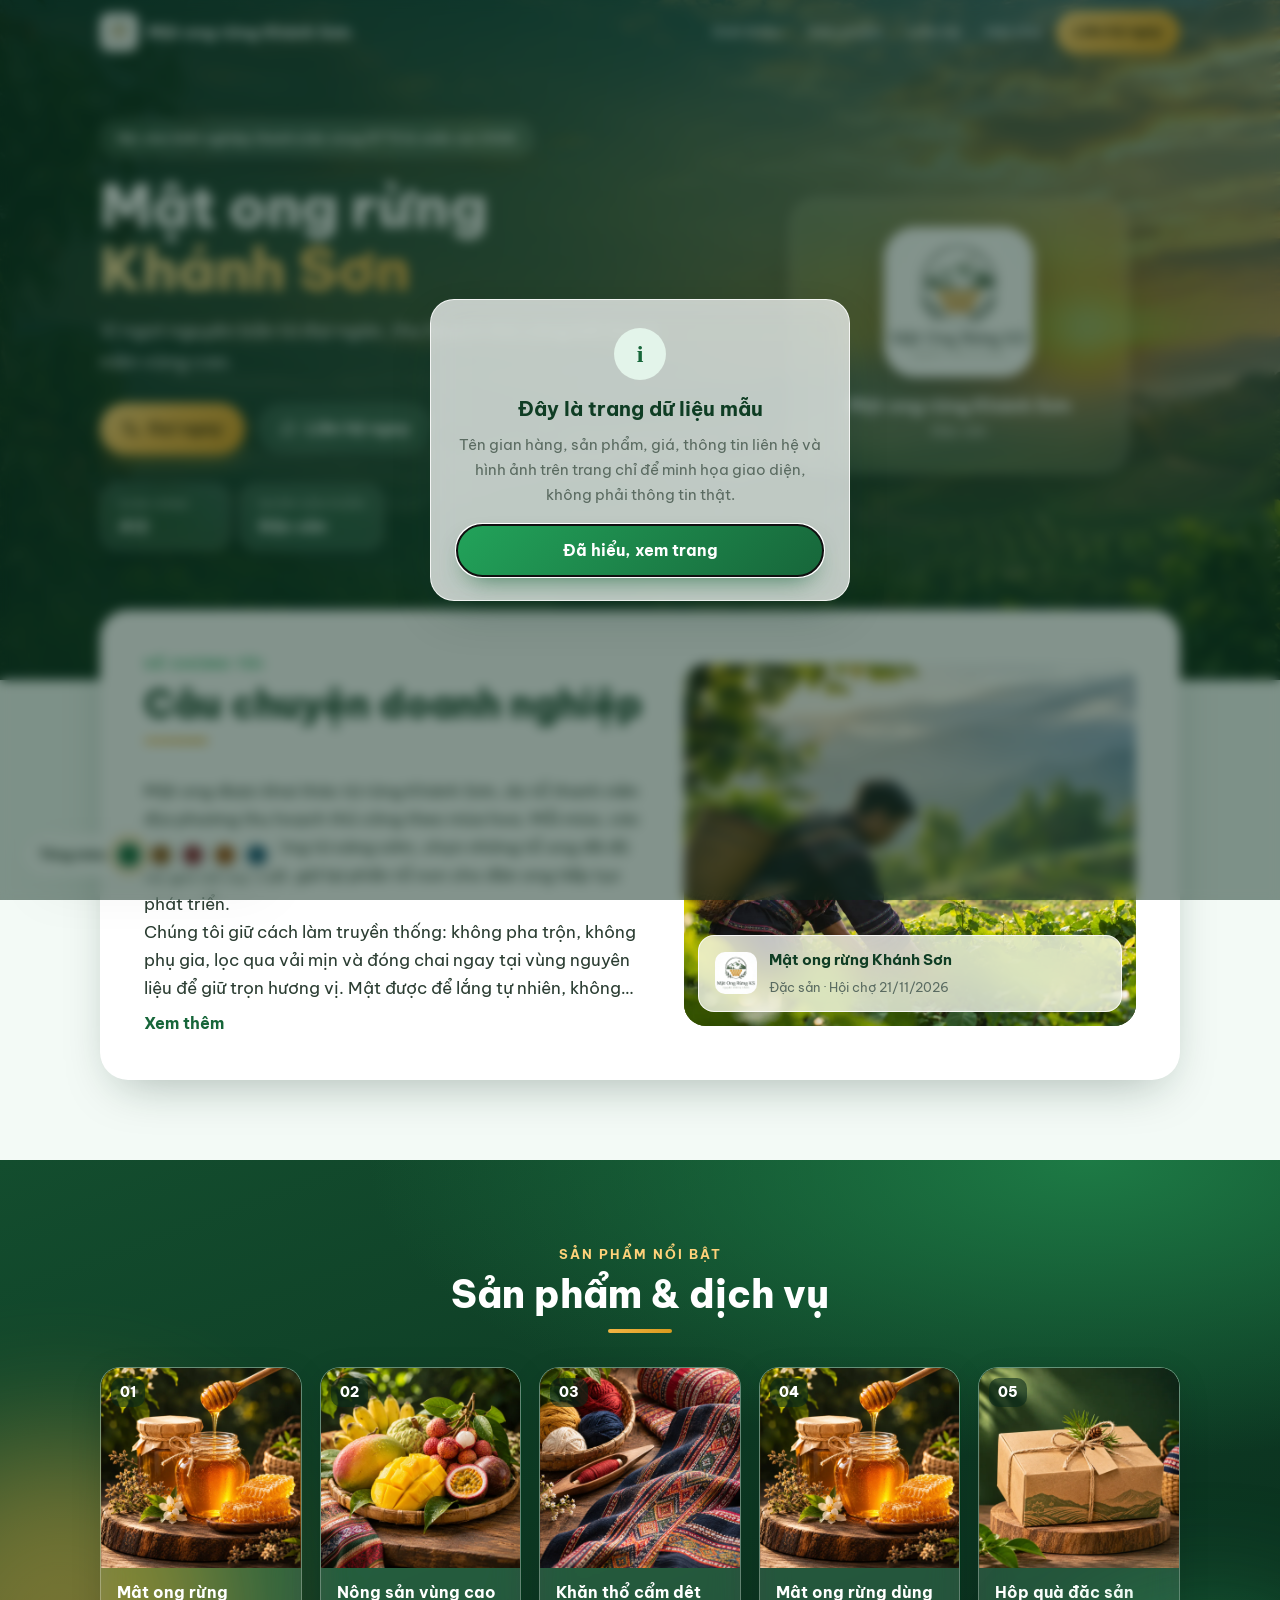
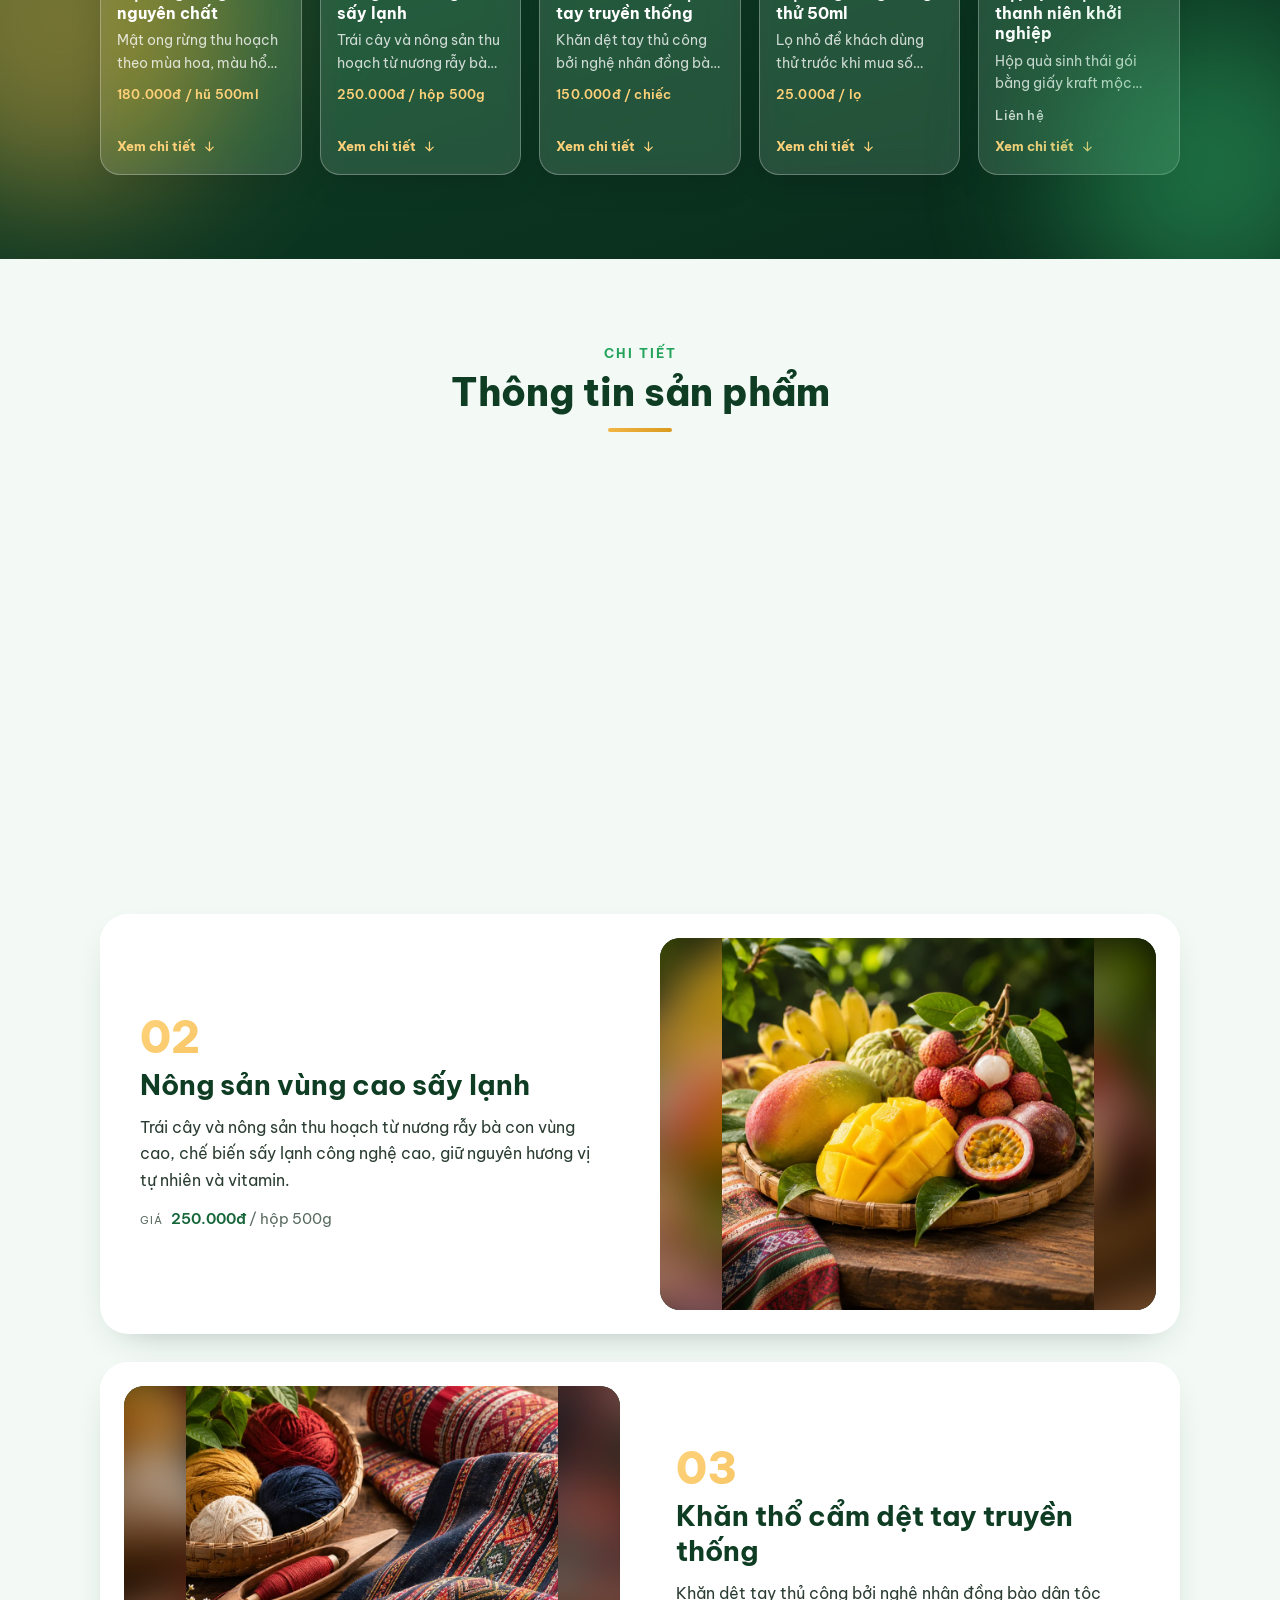
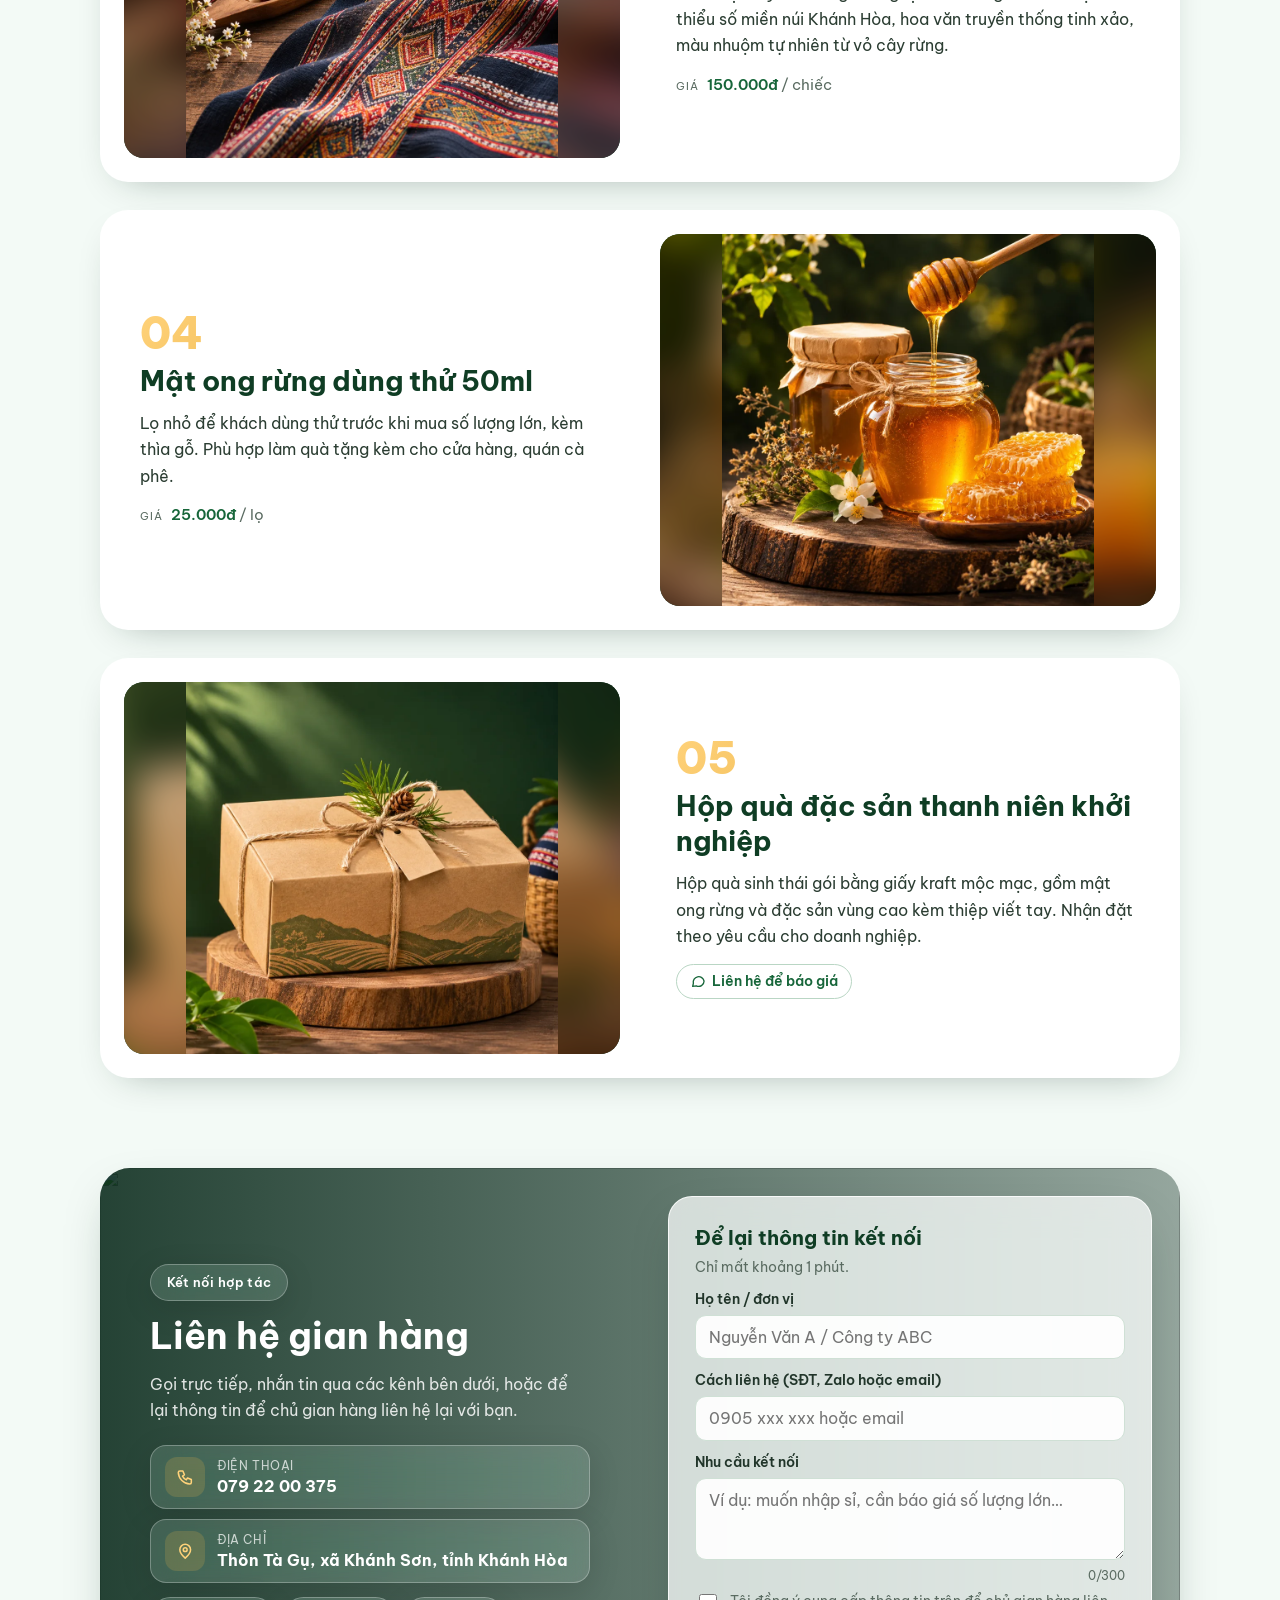
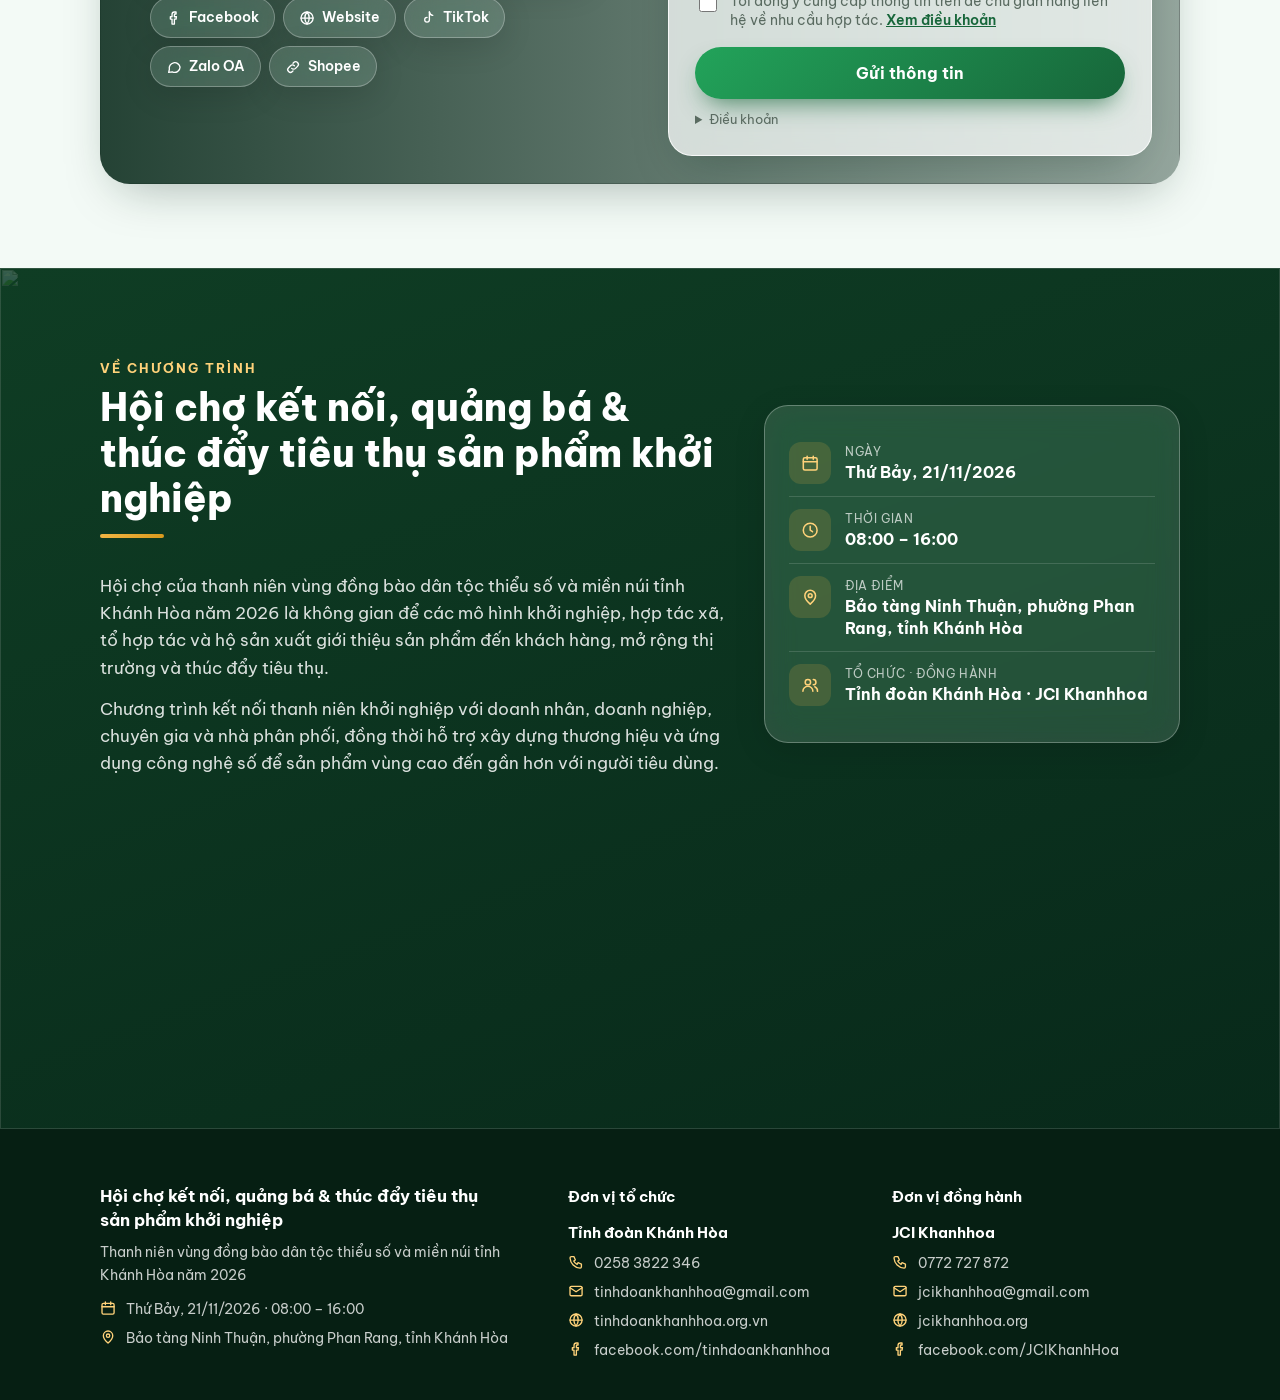
==== index.html @ 68e56b37 "Khởi tạo web Hội chợ khởi nghiệp thanh niên (trang gian hàng mẫu + form đăng ký)" ====
<!doctype html>
<html lang="vi">
<head>
<meta charset="utf-8">
<meta name="viewport" content="width=device-width, initial-scale=1">
<meta name="robots" content="noindex">
<title>Trang gian hàng · Hội chợ khởi nghiệp thanh niên</title>
<link rel="preconnect" href="https://fonts.googleapis.com">
<link rel="preconnect" href="https://fonts.gstatic.com" crossorigin>
<link rel="preconnect" href="https://images.unsplash.com">
<link href="https://fonts.googleapis.com/css2?family=Be+Vietnam+Pro:wght@400;500;600;700;800&display=swap" rel="stylesheet">
<style>
  :root{
    --g-950:#08291a; --g-900:#0f3d24; --g-800:#134d2e; --g-700:#17663a; --g-500:#22a35a; --g-100:#e3f4ea; --g-50:#f3faf6;
    --gold:#f2b544; --gold-2:#d99a1e; --ink:#13241a; --muted:#5a6b61; --line:#dce9e1; --zalo:#0068ff;
    --shadow:0 18px 50px -18px rgba(8,41,26,.35);
  }
  *{box-sizing:border-box}
  html{scroll-behavior:smooth;-webkit-text-size-adjust:100%}
  body{margin:0;font:16px/1.65 "Be Vietnam Pro",system-ui,-apple-system,"Segoe UI",Roboto,sans-serif;color:var(--ink);background:var(--g-50)}
  img{max-width:100%;display:block}
  a{color:inherit}
  .wrap{max-width:1120px;margin:0 auto;padding:0 20px}
  .ico{width:1.15em;height:1.15em;flex:none;fill:none;stroke:currentColor;stroke-width:2;stroke-linecap:round;stroke-linejoin:round}

  /* ---------- glass ---------- */
  .glass{background:rgba(255,255,255,.14);-webkit-backdrop-filter:blur(16px) saturate(150%);backdrop-filter:blur(16px) saturate(150%);border:1px solid rgba(255,255,255,.28);box-shadow:0 8px 32px rgba(0,0,0,.12)}
  .glass-light{background:rgba(255,255,255,.74);-webkit-backdrop-filter:blur(18px) saturate(160%);backdrop-filter:blur(18px) saturate(160%);border:1px solid rgba(255,255,255,.8);box-shadow:var(--shadow)}

  /* ---------- thông báo trang mẫu ---------- */
  .notice{position:fixed;inset:0;z-index:100;display:grid;place-items:center;padding:20px;background:rgba(8,41,26,.5);-webkit-backdrop-filter:blur(6px);backdrop-filter:blur(6px)}
  .notice-box{max-width:420px;width:100%;border-radius:24px;padding:28px 26px 24px;text-align:center}
  .notice-ic{width:52px;height:52px;margin:0 auto 12px;border-radius:50%;display:grid;place-items:center;background:var(--g-100);color:var(--g-700);font:800 24px/1 Georgia,serif}
  .notice-box h3{margin:0 0 8px;font-size:20px;color:var(--g-900)}
  .notice-box p{margin:0 0 18px;color:var(--muted);font-size:15px}
  .notice-box .btn{width:100%}
  .brand img,.logo-card img,.float img{object-fit:contain}

  /* ---------- bộ chuyển đổi tông màu mẫu ---------- */
  .theme-bar{position:fixed;bottom:24px;left:24px;z-index:90;display:flex;align-items:center;gap:8px;padding:8px 14px;border-radius:999px;font-size:13px;color:var(--ink)}
  .t-btn{width:24px;height:24px;border-radius:50%;border:2px solid #fff;cursor:pointer;box-shadow:0 2px 6px rgba(0,0,0,.2);transition:transform .15s;padding:0}
  .t-btn:hover{transform:scale(1.2)}
  .t-btn.active{outline:2.5px solid var(--gold);outline-offset:2px;transform:scale(1.15)}
  @media(max-width:900px){.theme-bar{bottom:76px;left:50%;transform:translateX(-50%);white-space:nowrap}}

  /* ---------- khung ảnh: ưu tiên vừa chiều cao, thiếu 2 bên thì nền mờ, thừa thì cắt theo điểm --x ---------- */
  .mf{position:relative;overflow:hidden;background:var(--g-900)}
  .mf-bg{position:absolute;inset:-24px;background-size:cover;background-position:center;filter:blur(20px) brightness(.8) saturate(1.1);transform:scale(1.08)}
  .mf-img{position:absolute;top:0;height:100%;width:auto;max-width:none;left:var(--x,50%);transform:translateX(calc(-1 * var(--x,50%)))}
  .r-1{aspect-ratio:1/1}.r-43{aspect-ratio:4/3}.r-54{aspect-ratio:5/4}

  /* ---------- rút gọn chữ + Xem thêm ---------- */
  .clamp{display:-webkit-box;-webkit-box-orient:vertical;-webkit-line-clamp:var(--lines,6);overflow:hidden;white-space:pre-line}
  .clamp.open{display:block;-webkit-line-clamp:unset}
  .more-btn{background:none;border:0;padding:0;margin-top:8px;font:inherit;font-weight:700;color:var(--g-700);cursor:pointer}
  .more-btn:hover{text-decoration:underline}

  /* ---------- nav ---------- */
  .nav{position:sticky;top:0;z-index:50;transition:background .3s}
  .nav .in{display:flex;align-items:center;gap:14px;height:64px}
  .brand{display:flex;align-items:center;gap:10px;text-decoration:none;min-width:0}
  .brand img{width:38px;height:38px;border-radius:10px;background:#fff;flex:none}
  .brand span{font-weight:700;color:#fff;white-space:nowrap;overflow:hidden;text-overflow:ellipsis}
  .nav.solid{background:rgba(15,61,36,.82);-webkit-backdrop-filter:blur(14px);backdrop-filter:blur(14px);box-shadow:0 6px 24px rgba(0,0,0,.18)}
  .nav .links{margin-left:auto;display:flex;gap:26px}
  .nav .links a{color:rgba(255,255,255,.88);text-decoration:none;font-weight:500;font-size:15px}
  .nav .links a:hover{color:#fff}
  .btn{display:inline-flex;align-items:center;justify-content:center;gap:8px;font:inherit;font-weight:700;text-decoration:none;border:0;border-radius:999px;padding:12px 22px;cursor:pointer;transition:transform .15s;white-space:nowrap}
  .btn:active{transform:scale(.97)}
  .btn-gold{background:linear-gradient(135deg,#ffd27a,var(--gold) 45%,var(--gold-2));color:#3a2604;box-shadow:0 10px 24px -8px rgba(217,154,30,.7)}
  .btn-glass{color:#fff}
  .nav .cta{padding:9px 18px;font-size:14px}

  /* ---------- 1. banner ---------- */
  .hero{position:relative;margin-top:-64px;padding:120px 0 130px;color:#fff;overflow:hidden;min-height:600px;display:flex;align-items:center}
  .hero .bg{position:absolute;inset:0;width:100%;height:100%;object-fit:cover;z-index:0}
  .hero::before{content:"";position:absolute;inset:0;z-index:1;background:
      linear-gradient(100deg,rgba(8,41,26,.92) 0%,rgba(15,61,36,.78) 42%,rgba(15,61,36,.3) 100%),
      linear-gradient(0deg,rgba(8,41,26,.55),transparent 40%)}
  .hero .wrap{position:relative;z-index:2;width:100%}
  .hero-grid{display:grid;grid-template-columns:1.15fr .85fr;gap:40px;align-items:center}
  .chip{display:inline-flex;align-items:center;border-radius:999px;padding:7px 16px;font-size:13px;font-weight:600;letter-spacing:.2px}
  .hero h1{font-size:clamp(34px,6vw,58px);line-height:1.08;margin:18px 0 14px;font-weight:800;letter-spacing:-.5px}
  .hero h1 em{font-style:normal;white-space:nowrap;background:linear-gradient(90deg,#ffe2a0,var(--gold));-webkit-background-clip:text;background-clip:text;color:transparent}
  .hero .slogan{font-size:clamp(16px,2.2vw,19px);color:rgba(255,255,255,.88);max-width:560px;margin:0 0 26px}
  .hero .actions{display:flex;flex-wrap:wrap;gap:12px}
  .facts{display:flex;flex-wrap:wrap;gap:10px;margin-top:30px}
  .fact{border-radius:16px;padding:10px 18px;min-width:130px}
  .fact small{display:block;font-size:11px;text-transform:uppercase;letter-spacing:.8px;opacity:.75}
  .fact b{font-size:16px;display:block}
  .logo-card{justify-self:center;border-radius:28px;padding:28px;text-align:center;width:100%;max-width:340px}
  .logo-card img{width:150px;height:150px;margin:0 auto 14px;border-radius:32px;background:#fff;box-shadow:0 14px 40px rgba(0,0,0,.25)}
  .logo-card .n{font-weight:700;font-size:18px}
  .logo-card .t{font-size:14px;opacity:.8}
  .booth-no{display:inline-block;margin-top:12px;background:#fff;color:var(--g-900);font-weight:800;border-radius:12px;padding:6px 14px;font-size:15px}

  /* ---------- tiêu đề section ---------- */
  section{scroll-margin-top:72px}
  .kicker{display:block;text-align:center;color:var(--g-500);font-weight:700;font-size:13px;letter-spacing:2px;text-transform:uppercase}
  .title{text-align:center;font-size:clamp(26px,4vw,38px);line-height:1.2;margin:6px 0 12px;color:var(--g-900);font-weight:800}
  .bar-gold{width:64px;height:4px;border-radius:4px;margin:0 auto 34px;background:linear-gradient(90deg,var(--gold),var(--gold-2))}
  .left .kicker,.left .title{text-align:left}.left .bar-gold{margin-left:0}

  /* ---------- 2. câu chuyện ---------- */
  .about{position:relative;z-index:2;margin-top:-70px}
  .about-card{background:#fff;border-radius:28px;box-shadow:var(--shadow);padding:44px}
  .about-grid{display:grid;grid-template-columns:1.05fr .95fr;gap:40px;align-items:center}
  .about .intro{--lines:8;margin:0;font-size:17px;color:#2b3d32}
  .photo{position:relative;border-radius:22px;overflow:hidden}
  .photo .float{position:absolute;z-index:2;left:14px;bottom:14px;right:14px;border-radius:16px;padding:12px 16px;color:var(--g-900);display:flex;gap:12px;align-items:center}
  .photo .float img{width:42px;height:42px;border-radius:10px;flex:none}
  .photo .float b{display:block;font-size:15px}.photo .float span{font-size:13px;color:var(--muted)}

  /* ---------- 3. sản phẩm nổi bật ---------- */
  .hl-sec{position:relative;margin-top:80px;padding:84px 0;background:radial-gradient(1200px 500px at 85% 0%,#1d7a45 0%,transparent 60%),linear-gradient(160deg,var(--g-800),var(--g-950));color:#fff;overflow:hidden}
  .hl-sec::before,.hl-sec::after{content:"";position:absolute;border-radius:50%;filter:blur(70px);opacity:.45}
  .hl-sec::before{width:360px;height:360px;background:var(--gold);left:-120px;top:40%}
  .hl-sec::after{width:300px;height:300px;background:#38c172;right:-80px;bottom:-60px}
  .hl-sec .wrap{position:relative}
  .hl-sec .title{color:#fff}.hl-sec .kicker{color:#ffd27a}
  .hl-grid{display:grid;grid-template-columns:repeat(auto-fit,minmax(180px,1fr));gap:18px}
  .hl{border-radius:20px;overflow:hidden;display:flex;flex-direction:column;text-decoration:none;color:#fff;transition:transform .25s,box-shadow .25s}
  .hl:hover{transform:translateY(-6px);box-shadow:0 20px 40px -16px rgba(0,0,0,.5)}
  .hl .num{position:absolute;z-index:2;top:10px;left:10px;font-weight:800;font-size:14px;border-radius:10px;padding:3px 9px;background:rgba(8,41,26,.6);color:#fff}
  .hl .body{padding:14px 16px 16px;display:flex;flex-direction:column;flex:1}
  .hl h3{margin:0 0 6px;font-size:16px;line-height:1.3}
  /* chống tràn khi người dùng nhập từ rất dài hoặc link dài */
  .hero h1,.hl h3,.dt h3,.title,.intro,.desc,.slogan,.logo-card .n,.ct b,.float b{overflow-wrap:anywhere}
  .hl p{--lines:2;margin:0 0 10px;font-size:13.5px;color:rgba(255,255,255,.78)}
  .hl .price{font-weight:600;font-size:13px;color:#ffd27a;margin:0 0 10px;letter-spacing:.2px;overflow-wrap:anywhere}
  .hl .price.ask{color:rgba(255,255,255,.8);font-weight:500}
  .dt-price{margin-top:14px;display:flex;align-items:baseline;gap:8px;flex-wrap:wrap}
  .dt-price small{color:var(--muted);font-size:11px;text-transform:uppercase;letter-spacing:1px}
  .dt-price b{font-size:15px;font-weight:600;color:var(--g-700);overflow-wrap:anywhere}
  .dt-price b span{font-weight:400;color:var(--muted)}
  .ask-btn{display:inline-flex;align-items:center;gap:6px;text-decoration:none;font-weight:600;font-size:14px;color:var(--g-700);border:1px solid #b9d6c4;border-radius:999px;padding:5px 13px}
  .ask-btn:hover{background:var(--g-100)}
  .hl .go{margin-top:auto;font-size:13px;font-weight:700;color:#ffd27a;display:flex;align-items:center;gap:6px}

  /* ---------- 4. chi tiết sản phẩm ---------- */
  .dt-sec{padding:84px 0 20px}
  .dt-list{display:flex;flex-direction:column;gap:28px}
  .dt{display:grid;grid-template-columns:1fr 1fr;gap:40px;align-items:center;background:#fff;border-radius:28px;padding:24px;box-shadow:0 14px 40px -24px rgba(8,41,26,.45);transition:box-shadow .4s}
  .dt:nth-child(even) .dt-media{order:2}
  .dt-media{border-radius:20px;overflow:hidden}
  .dt-text{padding:8px 16px}
  .dt .no{font-weight:800;font-size:44px;line-height:1;background:linear-gradient(135deg,#ffd27a,var(--gold-2));-webkit-background-clip:text;background-clip:text;color:transparent}
  .dt h3{font-size:clamp(22px,2.6vw,28px);line-height:1.25;margin:8px 0 12px;color:var(--g-900)}
  .dt .desc{--lines:6;margin:0;color:#2b3d32}
  .dt.flash{box-shadow:0 0 0 4px var(--gold),0 14px 40px -24px rgba(8,41,26,.45)}

  /* ---------- 5. form kết nối ---------- */
  .lead{padding:70px 0 84px}
  .lead-box{position:relative;border-radius:30px;overflow:hidden;display:grid;grid-template-columns:1fr 1fr;min-height:560px;box-shadow:var(--shadow)}
  .lead-box > img{position:absolute;inset:0;width:100%;height:100%;object-fit:cover;z-index:0}
  .lead-box::before{content:"";position:absolute;inset:0;z-index:1;background:linear-gradient(90deg,rgba(8,41,26,.88),rgba(8,41,26,.4))}
  .lead-copy,.form{position:relative;z-index:2}
  .lead-copy{color:#fff;padding:50px;align-self:center}
  .lead-copy h2{font-size:clamp(26px,3.6vw,36px);line-height:1.2;margin:14px 0 12px}
  .lead-copy p{color:rgba(255,255,255,.85);margin:0;max-width:420px}
  .ct-list{display:grid;gap:10px;margin-top:22px;max-width:440px}
  .ct{display:flex;gap:12px;align-items:center;border-radius:16px;padding:11px 14px;text-decoration:none;color:#fff;transition:background .2s}
  a.ct:hover{background:rgba(255,255,255,.22)}
  .ct .ic{width:40px;height:40px;border-radius:12px;display:grid;place-items:center;background:rgba(242,181,68,.18);color:#ffd27a;flex:none}
  .ct small{display:block;font-size:11.5px;opacity:.72;text-transform:uppercase;letter-spacing:.6px}
  .ct b{display:block;font-size:15.5px;line-height:1.35;overflow-wrap:anywhere}
  .ct-social{display:flex;flex-wrap:wrap;gap:8px;margin-top:14px}
  .soc{display:inline-flex;gap:7px;align-items:center;border-radius:999px;padding:8px 15px;font-weight:600;font-size:14px;text-decoration:none;color:#fff;transition:background .2s}
  .soc:hover{background:rgba(255,255,255,.24)}
  .form{margin:28px;border-radius:24px;padding:24px 26px}
  .form h3{margin:0 0 2px;font-size:20px;color:var(--g-900)}
  .form .hint{margin:0 0 4px;color:var(--muted);font-size:13.5px}
  label{display:block;font-weight:600;margin:10px 0 4px;font-size:14px;color:#21352a}
  input[type=text],textarea{width:100%;font:inherit;font-size:16px;line-height:1.4;padding:10px 13px;border:1.5px solid #cfe0d5;border-radius:11px;background:rgba(255,255,255,.92);color:var(--ink);transition:border-color .2s,box-shadow .2s}
  input:focus,textarea:focus{outline:0;border-color:var(--g-500);box-shadow:0 0 0 4px rgba(34,163,90,.18)}
  textarea{min-height:82px;resize:vertical}
  .count{font-size:12px;color:var(--muted);text-align:right;margin-top:1px;line-height:1.3}
  .err{color:#b3261e;font-size:13px;margin-top:3px;line-height:1.35}
  .err:empty{display:none}
  .consent{display:flex;gap:10px;align-items:flex-start;margin-top:8px;font-weight:400;font-size:13.5px;color:var(--muted);line-height:1.45}
  .consent input{margin-top:2px;width:18px;height:18px;flex:none;accent-color:var(--g-700)}
  .consent a{color:var(--g-700);font-weight:600}
  .form .btn{width:100%;margin-top:12px;padding:13px}
  .btn-green{background:linear-gradient(135deg,var(--g-500),var(--g-700));color:#fff;box-shadow:0 12px 26px -10px rgba(23,102,58,.8)}
  details.terms{margin-top:10px;font-size:13px;color:var(--muted)}
  details.terms summary{cursor:pointer}
  .done{text-align:center;padding:30px 10px}
  .done .ok{width:64px;height:64px;border-radius:50%;margin:0 auto 12px;display:grid;place-items:center;background:var(--g-100);color:var(--g-700);font-size:30px;font-weight:800}

  /* ---------- 6. giới thiệu hội chợ ---------- */
  .event{position:relative;padding:90px 0;color:#fff;overflow:hidden;background:linear-gradient(160deg,var(--g-900),var(--g-950))}
  .event > img{position:absolute;inset:0;width:100%;height:100%;object-fit:cover;opacity:.18}
  .event .wrap{position:relative}
  .event .title{color:#fff}.event .kicker{color:#ffd27a}
  .ev-top{display:grid;grid-template-columns:1.2fr .8fr;gap:40px;align-items:center}
  .ev-top p{color:rgba(255,255,255,.85);font-size:16.5px;margin:0 0 14px}
  .ev-info{border-radius:24px;padding:24px}
  .ev-info .row{display:flex;gap:14px;padding:12px 0;border-bottom:1px solid rgba(255,255,255,.14)}
  .ev-info .row:last-child{border-bottom:0}
  .ev-info .ic{width:42px;height:42px;border-radius:12px;display:grid;place-items:center;background:rgba(242,181,68,.16);color:#ffd27a;flex:none}
  .ev-info small{display:block;font-size:12px;opacity:.7;text-transform:uppercase;letter-spacing:.6px}
  .ev-info b{display:block;font-size:15.5px;line-height:1.4}
  .pillars{display:grid;grid-template-columns:repeat(4,1fr);gap:16px;margin-top:44px}
  .pl{border-radius:20px;padding:22px}
  .pl .n{font-weight:800;font-size:28px;color:#ffd27a;line-height:1}
  .pl h4{margin:10px 0 6px;font-size:17px;line-height:1.3}
  .pl p{margin:0;font-size:14px;color:rgba(255,255,255,.78)}

  /* ---------- 7. footer ---------- */
  footer{background:#061f13;color:rgba(255,255,255,.78);padding:56px 0 30px;font-size:14px}
  .f-grid{display:grid;grid-template-columns:1.5fr 1fr 1fr;gap:36px}
  .f-title{color:#fff;font-weight:700;font-size:17px;line-height:1.4;max-width:380px}
  footer .org{color:#fff;font-size:15px}
  footer .todo{opacity:.55;font-style:italic}
  footer h4{color:#fff;margin:0 0 12px;font-size:15px}
  footer .brand span{font-size:18px}
  footer a{text-decoration:none}footer a:hover{color:#fff}
  footer ul{list-style:none;margin:0;padding:0}
  footer li{margin:9px 0;display:flex;gap:10px;align-items:flex-start;line-height:1.45}
  footer li .ico{margin-top:1px;color:#ffd27a}
  .f-bottom{border-top:1px solid rgba(255,255,255,.12);margin-top:36px;padding-top:18px;display:flex;flex-wrap:wrap;gap:10px;justify-content:space-between;font-size:12.5px;color:rgba(255,255,255,.55)}
  .share{background:rgba(255,255,255,.08);border:1px solid rgba(255,255,255,.2);color:#fff;font:inherit;font-weight:600;border-radius:999px;padding:9px 18px;cursor:pointer;margin-top:14px}

  .mbar{display:none}

  /* ---------- hiệu ứng ---------- */
  .rv{opacity:0;transform:translateY(24px);transition:opacity .7s ease,transform .7s ease}
  .rv.in{opacity:1;transform:none}
  @media (prefers-reduced-motion:reduce){.rv{opacity:1;transform:none;transition:none}html{scroll-behavior:auto}}

  /* ---------- responsive ---------- */
  @media (max-width:900px){
    .nav .links{display:none}.nav .cta{margin-left:auto}
    .hero{min-height:0;padding:100px 0 110px}
    .hero-grid{grid-template-columns:1fr}
    .logo-card{display:none}
    .about-card{padding:28px 22px}
    .about-grid{grid-template-columns:1fr;gap:26px}
    .hl-sec{padding:70px 0}
    .hl-grid{display:flex;overflow-x:auto;scroll-snap-type:x mandatory;scroll-padding-inline:var(--pad,20px);gap:12px;margin:0 calc(-1 * var(--pad,20px));padding:4px var(--pad,20px) 10px;scrollbar-width:none}
    .hl-grid::-webkit-scrollbar{display:none}
    .hl{flex:0 0 68%;scroll-snap-align:start}
    .dt{grid-template-columns:1fr;gap:16px;padding:14px}
    .dt:nth-child(even) .dt-media{order:0}
    .dt-text{padding:4px 8px 10px}
    .dt .no{font-size:34px}
    .lead-box{grid-template-columns:1fr}
    .lead-box::before{background:linear-gradient(180deg,rgba(8,41,26,.9) 0%,rgba(8,41,26,.75) 45%,rgba(8,41,26,.5) 100%)}
    .lead-copy{padding:36px 24px 6px}
    .form{margin:18px;padding:22px}
    .ev-top{grid-template-columns:1fr;gap:26px}
    .pillars{grid-template-columns:1fr 1fr;gap:12px}
    .f-grid{grid-template-columns:1fr 1fr;gap:26px}
    .f-grid > div:first-child{grid-column:1/-1}
    body{padding-bottom:78px}
    .mbar{display:flex;gap:8px;position:fixed;left:10px;right:10px;bottom:calc(10px + env(safe-area-inset-bottom));z-index:70;border-radius:18px;padding:8px}
    .mbar a{flex:1;display:flex;align-items:center;justify-content:center;gap:6px;text-decoration:none;font-weight:700;font-size:15px;padding:12px 4px;border-radius:13px;color:#fff;background:var(--g-700)}
    .mbar a.zalo{background:var(--zalo)}
    .mbar a.more{background:rgba(255,255,255,.92);color:var(--g-800)}
  }
  @media (max-width:600px){ .nav .cta{display:none} }
  @media (max-width:480px){
    .wrap{padding:0 16px}
    .hl-grid{--pad:16px}
    .hero .actions .btn{flex:1}
    .pillars{grid-template-columns:1fr}
    .f-grid{grid-template-columns:1fr}
  }
</style>
</head>
<body>

<!-- Thông báo trang mẫu (chỉ có ở bản mẫu, bỏ khi chạy dữ liệu thật) -->
<div class="notice" id="notice" role="dialog" aria-modal="true" aria-labelledby="noticeT">
  <div class="notice-box glass-light">
    <div class="notice-ic">i</div>
    <h3 id="noticeT">Đây là trang dữ liệu mẫu</h3>
    <p>Tên gian hàng, sản phẩm, giá, thông tin liên hệ và hình ảnh trên trang chỉ để minh họa giao diện, không phải thông tin thật.</p>
    <button class="btn btn-green" id="noticeOk">Đã hiểu, xem trang</button>
  </div>
</div>

<!-- NAV -->
<header class="nav" id="nav">
  <div class="wrap in">
    <a class="brand" href="#top"><img id="navLogo" alt=""><span id="navName"></span></a>
    <nav class="links">
      <a href="#gioi-thieu">Giới thiệu</a>
      <a href="#san-pham">Sản phẩm</a>
      <a href="#ket-noi">Liên hệ</a>
      <a href="#hoi-cho">Hội chợ</a>
    </nav>
    <a class="btn btn-gold cta" href="#ket-noi">Liên hệ ngay</a>
  </div>
</header>

<!-- 1. BANNER -->
<section class="hero" id="top">
  <img class="bg" id="cover" alt="" fetchpriority="high">
  <div class="wrap">
    <div class="hero-grid">
      <div class="rv">
        <span class="chip glass">Hội chợ khởi nghiệp thanh niên vùng DTTS &amp; miền núi 2026</span>
        <h1 id="heroName"></h1>
        <p class="slogan" id="slogan"></p>
        <div class="actions">
          <a class="btn btn-gold" id="heroCall"><svg class="ico"><use href="#i-phone"/></svg>Gọi ngay</a>
          <a class="btn btn-glass glass" href="#ket-noi"><svg class="ico"><use href="#i-chat"/></svg>Liên hệ ngay</a>
        </div>
        <div class="facts" id="facts"></div>
      </div>
      <div class="logo-card glass rv">
        <img id="bigLogo" alt="">
        <div class="n" id="logoName"></div>
        <div class="t" id="logoGroup"></div>
      </div>
    </div>
  </div>
</section>

<main>
  <!-- 2. CÂU CHUYỆN GIAN HÀNG -->
  <section class="about" id="gioi-thieu">
    <div class="wrap">
      <div class="about-card rv">
        <div class="about-grid">
          <div class="left">
            <span class="kicker">Về chúng tôi</span>
            <h2 class="title">Câu chuyện doanh nghiệp</h2>
            <div class="bar-gold"></div>
            <p class="intro clamp" id="intro"></p>
            <button class="more-btn" id="introMore" hidden>Xem thêm</button>
          </div>
          <div class="photo" id="aboutPhoto">
            <div class="float glass-light">
              <img id="floatLogo" alt="">
              <div><b id="floatName"></b><span id="floatSub"></span></div>
            </div>
          </div>
        </div>
      </div>
    </div>
  </section>

  <!-- 3. SẢN PHẨM NỔI BẬT -->
  <section class="hl-sec" id="san-pham">
    <div class="wrap">
      <span class="kicker">Sản phẩm nổi bật</span>
      <h2 class="title">Sản phẩm &amp; dịch vụ</h2>
      <div class="bar-gold"></div>
      <div class="hl-grid" id="highlights"></div>
    </div>
  </section>

  <!-- 4. CHI TIẾT SẢN PHẨM -->
  <section class="dt-sec" id="chi-tiet">
    <div class="wrap">
      <span class="kicker">Chi tiết</span>
      <h2 class="title">Thông tin sản phẩm</h2>
      <div class="bar-gold"></div>
      <div class="dt-list" id="details"></div>
    </div>
  </section>

  <!-- 5. ĐỂ LẠI THÔNG TIN KẾT NỐI -->
  <section class="lead" id="ket-noi">
    <div class="wrap">
      <div class="lead-box rv">
        <img id="leadPic" alt="" loading="lazy">
        <div class="lead-copy">
          <span class="chip glass">Kết nối hợp tác</span>
          <h2>Liên hệ gian hàng</h2>
          <p>Gọi trực tiếp, nhắn tin qua các kênh bên dưới, hoặc để lại thông tin để chủ gian hàng liên hệ lại với bạn.</p>
          <div class="ct-list" id="ctList"></div>
          <div class="ct-social" id="ctSocial"></div>
        </div>
        <div class="form glass-light">
          <form id="leadForm" novalidate>
            <h3>Để lại thông tin kết nối</h3>
            <p class="hint">Chỉ mất khoảng 1 phút.</p>

            <label for="ten">Họ tên / đơn vị</label>
            <input type="text" id="ten" maxlength="80" autocomplete="name" placeholder="Nguyễn Văn A / Công ty ABC">
            <div class="err" id="e-ten"></div>

            <label for="lienhe">Cách liên hệ (SĐT, Zalo hoặc email)</label>
            <input type="text" id="lienhe" maxlength="120" autocomplete="off" placeholder="0905 xxx xxx hoặc email">
            <div class="err" id="e-lienhe"></div>

            <label for="nhucau">Nhu cầu kết nối</label>
            <textarea id="nhucau" maxlength="300" placeholder="Ví dụ: muốn nhập sỉ, cần báo giá số lượng lớn…"></textarea>
            <div class="count"><span id="cnt">0</span>/300</div>
            <div class="err" id="e-nhucau"></div>

            <label class="consent">
              <input type="checkbox" id="dongy">
              <span>Tôi đồng ý cung cấp thông tin trên để chủ gian hàng liên hệ về nhu cầu hợp tác. <a href="#" id="showTerms">Xem điều khoản</a></span>
            </label>
            <div class="err" id="e-dongy"></div>

            <button class="btn btn-green" type="submit">Gửi thông tin</button>
            <details class="terms" id="terms">
              <summary>Điều khoản</summary>
              <p>Thông tin bạn gửi chỉ chủ gian hàng, đơn vị tổ chức (Tỉnh đoàn Khánh Hòa) và đơn vị hỗ trợ kỹ thuật (JCI Khanhhoa) có thể xem; chỉ phục vụ mục đích trong phạm vi sự kiện và không cung cấp cho bên thứ ba.</p>
            </details>
          </form>
          <div class="done" id="done" hidden>
            <div class="ok">✓</div>
            <h3>Đã gửi thành công</h3>
            <p class="hint">Cảm ơn bạn. Chủ gian hàng sẽ liên hệ lại sớm.</p>
          </div>
        </div>
      </div>
    </div>
  </section>

  <!-- 6. GIỚI THIỆU HỘI CHỢ (dùng chung mọi gian hàng) -->
  <section class="event" id="hoi-cho">
    <img id="eventPic" alt="" loading="lazy">
    <div class="wrap">
      <div class="ev-top">
        <div class="left rv">
          <span class="kicker">Về chương trình</span>
          <h2 class="title">Hội chợ kết nối, quảng bá &amp; thúc đẩy tiêu thụ sản phẩm khởi nghiệp</h2>
          <div class="bar-gold"></div>
          <p>Hội chợ của thanh niên vùng đồng bào dân tộc thiểu số và miền núi tỉnh Khánh Hòa năm 2026 là không gian để các mô hình khởi nghiệp, hợp tác xã, tổ hợp tác và hộ sản xuất giới thiệu sản phẩm đến khách hàng, mở rộng thị trường và thúc đẩy tiêu thụ.</p>
          <p>Chương trình kết nối thanh niên khởi nghiệp với doanh nhân, doanh nghiệp, chuyên gia và nhà phân phối, đồng thời hỗ trợ xây dựng thương hiệu và ứng dụng công nghệ số để sản phẩm vùng cao đến gần hơn với người tiêu dùng.</p>
        </div>
        <div class="ev-info glass rv">
          <div class="row"><div class="ic"><svg class="ico"><use href="#i-cal"/></svg></div><div><small>Ngày</small><b>Thứ Bảy, 21/11/2026</b></div></div>
          <div class="row"><div class="ic"><svg class="ico"><use href="#i-clock"/></svg></div><div><small>Thời gian</small><b>08:00 – 16:00</b></div></div>
          <div class="row"><div class="ic"><svg class="ico"><use href="#i-pin"/></svg></div><div><small>Địa điểm</small><b>Bảo tàng Ninh Thuận, phường Phan Rang, tỉnh Khánh Hòa</b></div></div>
          <div class="row"><div class="ic"><svg class="ico"><use href="#i-users"/></svg></div><div><small>Tổ chức · Đồng hành</small><b>Tỉnh đoàn Khánh Hòa · JCI Khanhhoa</b></div></div>
        </div>
      </div>
      <div class="pillars">
        <div class="pl glass rv"><div class="n">01</div><h4>Trưng bày &amp; quảng bá</h4><p>Giới thiệu nông sản, đặc sản, dược liệu, thủ công mỹ nghệ và sản phẩm làng nghề của thanh niên.</p></div>
        <div class="pl glass rv"><div class="n">02</div><h4>Kết nối giao thương</h4><p>Gặp gỡ trực tiếp doanh nghiệp, nhà phân phối, siêu thị và đối tác thu mua.</p></div>
        <div class="pl glass rv"><div class="n">03</div><h4>Tư vấn phát triển sản phẩm</h4><p>Chuyên gia góp ý bao bì, thương hiệu, marketing và thương mại điện tử.</p></div>
        <div class="pl glass rv"><div class="n">04</div><h4>Bản đồ số Khởi nghiệp thanh niên</h4><p>Ra mắt nền tảng tra cứu mô hình, sản phẩm và kết nối khách hàng qua mã QR.</p></div>
      </div>
    </div>
  </section>
</main>

<!-- 7. CHÂN TRANG -->
<footer>
  <div class="wrap">
    <div class="f-grid">
      <div>
        <div class="f-title">Hội chợ kết nối, quảng bá &amp; thúc đẩy tiêu thụ sản phẩm khởi nghiệp</div>
        <p style="margin:8px 0 12px">Thanh niên vùng đồng bào dân tộc thiểu số và miền núi tỉnh Khánh Hòa năm 2026</p>
        <ul>
          <li><svg class="ico"><use href="#i-cal"/></svg><span>Thứ Bảy, 21/11/2026 · 08:00 – 16:00</span></li>
          <li><svg class="ico"><use href="#i-pin"/></svg><span>Bảo tàng Ninh Thuận, phường Phan Rang, tỉnh Khánh Hòa</span></li>
        </ul>
      </div>
      <div>
        <h4>Đơn vị tổ chức</h4>
        <ul>
          <li><b class="org">Tỉnh đoàn Khánh Hòa</b></li>
          <li><svg class="ico"><use href="#i-phone"/></svg><a href="tel:02583822346">0258 3822 346</a></li>
          <li><svg class="ico"><use href="#i-mail"/></svg><a href="mailto:tinhdoankhanhhoa@gmail.com">tinhdoankhanhhoa@gmail.com</a></li>
          <li><svg class="ico"><use href="#i-web"/></svg><a href="https://tinhdoankhanhhoa.org.vn" target="_blank" rel="noopener noreferrer">tinhdoankhanhhoa.org.vn</a></li>
          <li><svg class="ico"><use href="#i-fb"/></svg><a href="https://www.facebook.com/tinhdoankhanhhoa" target="_blank" rel="noopener noreferrer">facebook.com/tinhdoankhanhhoa</a></li>
        </ul>
      </div>
      <div>
        <h4>Đơn vị đồng hành</h4>
        <ul>
          <li><b class="org">JCI Khanhhoa</b></li>
          <li><svg class="ico"><use href="#i-phone"/></svg><a href="tel:0772727872">0772 727 872</a></li>
          <li><svg class="ico"><use href="#i-mail"/></svg><a href="mailto:jcikhanhhoa@gmail.com">jcikhanhhoa@gmail.com</a></li>
          <li><svg class="ico"><use href="#i-web"/></svg><a href="https://jcikhanhhoa.org/" target="_blank" rel="noopener noreferrer">jcikhanhhoa.org</a></li>
          <li><svg class="ico"><use href="#i-fb"/></svg><a href="https://www.facebook.com/JCIKhanhHoa" target="_blank" rel="noopener noreferrer">facebook.com/JCIKhanhHoa</a></li>
        </ul>
      </div>
    </div>
  </div>
</footer>

<!-- Thanh liên hệ nhanh (chỉ hiện trên điện thoại) -->
<nav class="mbar glass-light" id="mbar" aria-label="Liên hệ nhanh"></nav>

<!-- Bộ thử nhanh 5 màu chủ đạo (dùng để xem trước các tông màu) -->
<div class="theme-bar glass-light" id="themeBar">
  <span style="font-weight:700">Tông màu:</span>
  <button type="button" class="t-btn active" data-t="xanh-dai-ngan" style="background:#17663a" title="Xanh đại ngàn (Nông sản, dược liệu)"></button>
  <button type="button" class="t-btn" data-t="nau-vang-mat" style="background:#8c531b" title="Nâu vàng mật (Mật ong, cà phê, gỗ)"></button>
  <button type="button" class="t-btn" data-t="do-tho-cam" style="background:#85222f" title="Đỏ thổ cẩm (Thổ cẩm, rượu cần, thủ công)"></button>
  <button type="button" class="t-btn" data-t="cam-dat" style="background:#994d13" title="Cam đất nung (Nông sản sấy, bánh mứt)"></button>
  <button type="button" class="t-btn" data-t="xanh-lam" style="background:#175173" title="Xanh suối nguồn (Thủy sản, sinh thái)"></button>
</div>

<!-- Biểu tượng dùng chung (cùng màu với chữ) -->
<svg width="0" height="0" style="position:absolute" aria-hidden="true">
  <symbol id="i-phone" viewBox="0 0 24 24"><path d="M5 4h4l2 5-2.5 1.5a11 11 0 0 0 5 5L15 13l5 2v4a2 2 0 0 1-2 2A16 16 0 0 1 3 6a2 2 0 0 1 2-2"/></symbol>
  <symbol id="i-chat" viewBox="0 0 24 24"><path d="M21 12a8 8 0 0 1-11.6 7.1L4 20l1-4.6A8 8 0 1 1 21 12z"/></symbol>
  <symbol id="i-pin" viewBox="0 0 24 24"><path d="M12 21s-7-6.2-7-11a7 7 0 0 1 14 0c0 4.8-7 11-7 11z"/><circle cx="12" cy="10" r="2.5"/></symbol>
  <symbol id="i-clock" viewBox="0 0 24 24"><circle cx="12" cy="12" r="9"/><path d="M12 7v5l3 2"/></symbol>
  <symbol id="i-cal" viewBox="0 0 24 24"><rect x="3" y="5" width="18" height="16" rx="2"/><path d="M16 3v4M8 3v4M3 10h18"/></symbol>
  <symbol id="i-users" viewBox="0 0 24 24"><circle cx="9" cy="8" r="3.5"/><path d="M2.5 20a6.5 6.5 0 0 1 13 0"/><path d="M16 4.5a3.5 3.5 0 0 1 0 7M18 14a6 6 0 0 1 3.5 6"/></symbol>
  <symbol id="i-fb" viewBox="0 0 24 24"><path d="M15 3h-2.5A3.5 3.5 0 0 0 9 6.5V10H6.5v3.5H9V21h3.5v-7.5H15l.6-3.5h-3.1V7a1 1 0 0 1 1-1H15z"/></symbol>
  <symbol id="i-web" viewBox="0 0 24 24"><circle cx="12" cy="12" r="9"/><path d="M3 12h18M12 3a14 14 0 0 1 0 18M12 3a14 14 0 0 0 0 18"/></symbol>
  <symbol id="i-tiktok" viewBox="0 0 24 24"><path d="M14 3v11.5a3.5 3.5 0 1 1-3.5-3.5"/><path d="M14 3c.6 2.8 2.6 4.6 5 5"/></symbol>
  <symbol id="i-link" viewBox="0 0 24 24"><path d="M10 14a4 4 0 0 0 5.7 0l3-3a4 4 0 0 0-5.7-5.7l-1 1"/><path d="M14 10a4 4 0 0 0-5.7 0l-3 3a4 4 0 0 0 5.7 5.7l1-1"/></symbol>
  <symbol id="i-mail" viewBox="0 0 24 24"><rect x="3" y="5" width="18" height="14" rx="2"/><path d="M3 7l9 6 9-6"/></symbol>
  <symbol id="i-arrow" viewBox="0 0 24 24"><path d="M12 5v14M6 13l6 6 6-6"/></symbol>
</svg>

<script>
/* ======================================================================
   DỮ LIỆU GIẢ LẬP — sau này thay bằng dữ liệu Supabase theo slug.
   Trường tùy chọn: logo, anh_bia, khau_hieu, ma_gian, nhom_san_pham,
   dia_chi, facebook, website, tiktok, zalo_oa, kenh_khac (trống -> tự ẩn).
   Ảnh luôn căn giữa: vừa theo chiều cao khung, thừa thì cắt đều 2 bên, thiếu thì 2 bên là nền mờ.
   ====================================================================== */
/* 5 bảng màu phối sẵn (màu chủ đạo) */
const THEMES = {
  "xanh-dai-ngan": {
    name: "Xanh đại ngàn",
    desc: "Nông sản, dược liệu, thảo mộc",
    color: "#17663a",
    vars: {
      "--g-950":"#08291a", "--g-900":"#0f3d24", "--g-800":"#134d2e", "--g-700":"#17663a",
      "--g-500":"#22a35a", "--g-100":"#e3f4ea", "--g-50":"#f3faf6", "--ink":"#13241a", "--muted":"#5a6b61", "--line":"#dce9e1"
    }
  },
  "nau-vang-mat": {
    name: "Nâu vàng mật",
    desc: "Mật ong, cà phê, nấm, đồ gỗ",
    color: "#8c531b",
    vars: {
      "--g-950":"#261608", "--g-900":"#3d240f", "--g-800":"#4d2e13", "--g-700":"#7a4417",
      "--g-500":"#b86c22", "--g-100":"#f7ece1", "--g-50":"#faf6f0", "--ink":"#26190e", "--muted":"#6e5a4c", "--line":"#ebdcd0"
    }
  },
  "do-tho-cam": {
    name: "Đỏ thổ cẩm",
    desc: "Thổ cẩm, rượu cần, thủ công",
    color: "#85222f",
    vars: {
      "--g-950":"#29080c", "--g-900":"#421117", "--g-800":"#54161e", "--g-700":"#85222f",
      "--g-500":"#b8394a", "--g-100":"#fae6e8", "--g-50":"#faf3f4", "--ink":"#290f12", "--muted":"#705053", "--line":"#ebd3d6"
    }
  },
  "cam-dat": {
    name: "Cam đất nung",
    desc: "Trái cây sấy, bánh mứt, gốm",
    color: "#994d13",
    vars: {
      "--g-950":"#291508", "--g-900":"#42230f", "--g-800":"#542d13", "--g-700":"#854617",
      "--g-500":"#c26a23", "--g-100":"#faeee3", "--g-50":"#faf5f0", "--ink":"#29180f", "--muted":"#705749", "--line":"#ebdcd1"
    }
  },
  "xanh-lam": {
    name: "Xanh suối nguồn",
    desc: "Thủy hải sản, nước uống, sinh thái",
    color: "#175173",
    vars: {
      "--g-950":"#081c29", "--g-900":"#0f2b3d", "--g-800":"#13374d", "--g-700":"#175173",
      "--g-500":"#227ea3", "--g-100":"#e3eff7", "--g-50":"#f2f7fa", "--ink":"#0f1f29", "--muted":"#4f6370", "--line":"#cfe0eb"
    }
  }
};

function applyTheme(key){
  const t = THEMES[key] || THEMES["xanh-dai-ngan"];
  const root = document.documentElement;
  for (const [k, v] of Object.entries(t.vars)){
    root.style.setProperty(k, v);
  }
  document.querySelectorAll(".t-btn").forEach(b => {
    b.classList.toggle("active", b.dataset.t === key);
  });
}

const U = (id, w = 900, h) => `https://images.unsplash.com/${id}?w=${w}${h ? "&h=" + h : ""}&q=72&auto=format&fit=crop`;
const DEFAULT_COVER = "assets/default-cover.webp";   // ảnh bìa chung của hội chợ (nội bộ, đã nén)
const DEFAULT_STORY = "assets/default-story.webp";   // ảnh câu chuyện mặc định
const DEFAULT_LOGO = "assets/default-logo.webp";     // logo huy hiệu mặc định
const EVENT_PIC = U("photo-1504457047772-27faf1c00561", 1600);
const LEAD_PIC = U("photo-1488459716781-31db52582fe9", 1400);

/* Logo mẫu (ảnh gốc: assets/logo-mat-ong-ks.webp, nhúng sẵn để file tự chứa) */
const LOGO_DATA = "[data-uri]";

const BOOTH = {
  ten_gian_hang: "Mật ong rừng Khánh Sơn",
  khau_hieu: "Vị ngọt nguyên bản từ đại ngàn, thu hoạch thủ công bởi thanh niên vùng cao.",
  ma_gian: "A12",
  nhom_san_pham: "Đặc sản",
  mau_chu_dao: "xanh-dai-ngan",
  logo: LOGO_DATA,
  anh_bia: "",
  anh_gioi_thieu: "assets/default-story.webp",
  gioi_thieu: "Mật ong được khai thác từ rừng Khánh Sơn, do tổ thanh niên địa phương thu hoạch thủ công theo mùa hoa. Mỗi mùa, các thành viên vào rừng từ sáng sớm, chọn những tổ ong đã đủ độ già để lấy mật, giữ lại phần tổ non cho đàn ong tiếp tục phát triển.\n\nChúng tôi giữ cách làm truyền thống: không pha trộn, không phụ gia, lọc qua vải mịn và đóng chai ngay tại vùng nguyên liệu để giữ trọn hương vị. Mật được để lắng tự nhiên, không gia nhiệt, nên giữ được mùi thơm đặc trưng của hoa rừng.\n\nTừ năm 2024, tổ hợp tác bắt đầu đăng ký nhãn hàng, cải tiến bao bì và đưa sản phẩm lên các kênh bán hàng trực tuyến. Hiện nay sản phẩm có mặt tại một số cửa hàng đặc sản ở Nha Trang và Cam Ranh. Mục tiêu của chúng tôi là tạo thêm việc làm cho thanh niên trong xã và đưa mật ong Khánh Sơn đến với nhiều gia đình hơn.",
  sdt: "0792200375",
  dia_chi: "Thôn Tà Gụ, xã Khánh Sơn, tỉnh Khánh Hòa",
  facebook: "https://facebook.com/matongrungkhanhson",
  website: "https://example.com/mat-ong-khanh-son",
  tiktok: "https://www.tiktok.com/@matongkhanhson",
  zalo_oa: "https://zalo.me/0000000000",   // tùy chọn, trống -> ẩn
  kenh_khac: "https://shopee.vn/matongkhanhson",
  /* Mỗi sản phẩm: thứ tự (theo vị trí), tên, mô tả, gia (số, đồng) + don_vi (chữ tự do), ảnh.
     gia trống/0 -> hiện "Liên hệ". */
  san_pham: [
    { ten: "Mật ong rừng nguyên chất", anh: "assets/default-prod-mat-ong.webp", gia: 180000, don_vi: "hũ 500ml",
      mo_ta: "Mật ong rừng thu hoạch theo mùa hoa, màu hổ phách đậm, vị ngọt sâu và hậu vị hơi chát nhẹ đặc trưng của hoa rừng. Không pha đường, không phụ gia, lọc thủ công và để lắng tự nhiên.\n\nĐặt từ 10 hũ được giảm 10%, hỗ trợ đóng thùng gửi xe khách." },
    { ten: "Nông sản vùng cao sấy lạnh", anh: "assets/default-prod-nong-san.webp", gia: 250000, don_vi: "hộp 500g",
      mo_ta: "Trái cây và nông sản thu hoạch từ nương rẫy bà con vùng cao, chế biến sấy lạnh công nghệ cao, giữ nguyên hương vị tự nhiên và vitamin." },
    { ten: "Khăn thổ cẩm dệt tay truyền thống", anh: "assets/default-prod-tho-cam.webp", gia: 150000, don_vi: "chiếc",
      mo_ta: "Khăn dệt tay thủ công bởi nghệ nhân đồng bào dân tộc thiểu số miền núi Khánh Hòa, hoa văn truyền thống tinh xảo, màu nhuộm tự nhiên từ vỏ cây rừng." },
    { ten: "Mật ong rừng dùng thử 50ml", anh: "assets/default-prod-mat-ong.webp", gia: 25000, don_vi: "lọ",
      mo_ta: "Lọ nhỏ để khách dùng thử trước khi mua số lượng lớn, kèm thìa gỗ. Phù hợp làm quà tặng kèm cho cửa hàng, quán cà phê." },
    { ten: "Hộp quà đặc sản thanh niên khởi nghiệp", anh: "assets/default-prod-gift.webp", gia: null, don_vi: "",
      mo_ta: "Hộp quà sinh thái gói bằng giấy kraft mộc mạc, gồm mật ong rừng và đặc sản vùng cao kèm thiệp viết tay. Nhận đặt theo yêu cầu cho doanh nghiệp." }
  ]
};

/* ======================== tiện ích ======================== */
const $ = id => document.getElementById(id);
const el = (tag, cls, text) => { const e = document.createElement(tag); if (cls) e.className = cls; if (text != null) e.textContent = text; return e; };
const set = (id, text) => { $(id).textContent = text; };
const svgIcon = id => { const s = document.createElementNS("http://www.w3.org/2000/svg","svg"); s.setAttribute("class","ico"); const u = document.createElementNS("http://www.w3.org/2000/svg","use"); u.setAttribute("href","#"+id); s.appendChild(u); return s; };
const isUrl = v => /^https?:\/\//i.test(v || "");

/* Khung ảnh: vừa chiều cao, căn giữa; ảnh hẹp hơn khung -> 2 bên là nền mờ của chính ảnh; ảnh rộng hơn -> cắt đều 2 bên */
function frame(src, alt, ratioCls = "r-43"){
  const f = el("div", "mf " + ratioCls);
  const bg = el("div", "mf-bg"); bg.style.backgroundImage = `url("${String(src).replace(/"/g, "%22")}")`;
  const img = el("img", "mf-img"); img.src = src; img.alt = alt || ""; img.loading = "lazy"; img.decoding = "async";
  f.appendChild(bg); f.appendChild(img);
  return f;
}

/* SĐT: di động 10 số -> "079 22 00 375"; cố định 11 số (02x) -> "0258 3822 346" */
function phoneView(v){
  const d = String(v || "").replace(/\D/g, "");
  if (d.length === 10) return d.replace(/(\d{3})(\d{2})(\d{2})(\d{3})/, "$1 $2 $3 $4");
  if (d.length === 11 && d.startsWith("02")) return d.replace(/(\d{4})(\d{4})(\d{3})/, "$1 $2 $3");
  return d;
}

/* Mô tả: giữ xuống dòng nhưng bỏ dòng trống, bỏ khoảng trắng thừa */
const tidy = t => String(t || "").replace(/\r/g, "").replace(/[ \t]+/g, " ").replace(/ ?\n ?/g, "\n").replace(/\n{2,}/g, "\n").trim();

/* Giá: số tiền (đồng) + đơn vị tự do. Không có giá -> "Liên hệ" */
const hasPrice = p => Number.isFinite(+p.gia) && +p.gia > 0;
const money = v => Math.round(+v).toLocaleString("vi-VN") + "đ";
const priceText = p => money(p.gia) + (p.don_vi ? " / " + p.don_vi : "");

/* Rút gọn chữ: chỉ hiện "Xem thêm" khi chữ thật sự bị cắt */
function clampWithMore(textEl, btn){
  const check = () => { if (!textEl.classList.contains("open")) btn.hidden = textEl.scrollHeight <= textEl.clientHeight + 2; };
  btn.onclick = () => { const o = textEl.classList.toggle("open"); btn.textContent = o ? "Thu gọn" : "Xem thêm"; };
  check(); addEventListener("resize", check); if (document.fonts) document.fonts.ready.then(check);
}

function monogram(name){
  const ini = name.trim().split(/\s+/).slice(0,2).map(w => w[0]).join("").toUpperCase().replace(/[<&>]/g,"");
  return "data:image/svg+xml;charset=utf-8," + encodeURIComponent(`<svg xmlns="http://www.w3.org/2000/svg" viewBox="0 0 200 200"><rect width="200" height="200" rx="44" fill="#17663a"/><text x="100" y="125" font-family="sans-serif" font-size="80" font-weight="700" fill="#ffd27a" text-anchor="middle">${ini}</text></svg>`);
}

/* ======================== hiển thị ======================== */
const B = BOOTH;
applyTheme(B.mau_chu_dao);

/* Nút thử đổi tông màu nhanh */
document.querySelectorAll(".t-btn").forEach(btn => {
  btn.addEventListener("click", () => applyTheme(btn.dataset.t));
});
const products = (B.san_pham || []).slice(0, 5);
const logo = B.logo || monogram(B.ten_gian_hang);
const slogan = B.khau_hieu || "";

document.title = B.ten_gian_hang + " · Hội chợ khởi nghiệp thanh niên";
["navLogo","bigLogo","floatLogo"].forEach(id => { $(id).src = logo; $(id).alt = "Logo " + B.ten_gian_hang; });
["navName","logoName","floatName"].forEach(id => set(id, B.ten_gian_hang));
$("cover").src = B.anh_bia || DEFAULT_COVER;

/* Banner */
const words = B.ten_gian_hang.trim().split(/\s+/), h1 = $("heroName");
if (words.length > 2){ h1.append(words.slice(0,-2).join(" ") + " "); h1.appendChild(el("em",null,words.slice(-2).join(" "))); }
else h1.textContent = B.ten_gian_hang;
if (slogan) set("slogan", slogan); else $("slogan").hidden = true;
set("logoGroup", B.nhom_san_pham || "Gian hàng khởi nghiệp");
$("heroCall").href = "tel:" + B.sdt;
[[ "Gian hàng", B.ma_gian ], [ "Nhóm sản phẩm", B.nhom_san_pham ]].forEach(([k,v]) => {
  if (!v) return; const f = el("div","fact glass"); f.appendChild(el("small",null,k)); f.appendChild(el("b",null,v)); $("facts").appendChild(f);
});
if (!$("facts").children.length) $("facts").remove();

/* Câu chuyện */
set("intro", tidy(B.gioi_thieu));
clampWithMore($("intro"), $("introMore"));
const aboutImg = B.anh_gioi_thieu || (products[0] && products[0].anh);
if (aboutImg) $("aboutPhoto").prepend(frame(aboutImg, B.ten_gian_hang, "r-54"));
set("floatSub", (B.nhom_san_pham ? B.nhom_san_pham + " · " : "") + "Hội chợ 21/11/2026");

/* Sản phẩm nổi bật + chi tiết */
products.forEach((p, i) => {
  const n = String(i + 1).padStart(2, "0"), id = "sp-" + (i + 1);

  const card = el("a", "hl glass rv"); card.href = "#" + id;
  const media = frame(p.anh, p.ten, "r-1");
  media.appendChild(el("span","num",n));
  const body = el("div","body");
  body.appendChild(el("h3",null,p.ten));
  if (p.mo_ta) body.appendChild(el("p","clamp",p.mo_ta.replace(/\s*\n+\s*/g," ")));
  body.appendChild(el("div", "price" + (hasPrice(p) ? "" : " ask"), hasPrice(p) ? priceText(p) : "Liên hệ"));
  const go = el("span","go","Xem chi tiết"); go.appendChild(svgIcon("i-arrow")); body.appendChild(go);
  card.appendChild(media); card.appendChild(body);
  card.addEventListener("click", e => {
    e.preventDefault();
    const t = $(id); t.scrollIntoView({behavior:"smooth", block:"center"});
    t.classList.remove("flash"); void t.offsetWidth; t.classList.add("flash");
    setTimeout(() => t.classList.remove("flash"), 1800);
  });
  $("highlights").appendChild(card);

  const row = el("article","dt rv"); row.id = id;
  const m = el("div","dt-media"); m.appendChild(frame(p.anh, p.ten, "r-43"));
  const tx = el("div","dt-text");
  tx.appendChild(el("div","no",n));
  tx.appendChild(el("h3",null,p.ten));
  if (p.mo_ta){
    const d = el("p","desc clamp",tidy(p.mo_ta)); const b = el("button","more-btn","Xem thêm"); b.hidden = true;
    tx.appendChild(d); tx.appendChild(b); requestAnimationFrame(() => clampWithMore(d, b));
  }
  const pr = el("div","dt-price");
  if (hasPrice(p)){
    pr.appendChild(el("small",null,"Giá"));
    const b = el("b",null,money(p.gia));
    if (p.don_vi) b.appendChild(el("span",null," / " + p.don_vi));
    pr.appendChild(b);
  }
  else { const a = el("a","ask-btn"); a.href = "#ket-noi"; a.append(svgIcon("i-chat"), "Liên hệ để báo giá"); pr.appendChild(a); }
  tx.appendChild(pr);
  row.appendChild(m); row.appendChild(tx);
  $("details").appendChild(row);
});

$("leadPic").src = LEAD_PIC;
$("eventPic").src = EVENT_PIC;

/* Liên hệ gian hàng (ở phần Kết nối): SĐT, Zalo, địa chỉ + các kênh (trống thì ẩn) */
function ctItem(icon, label, value, href){
  const row = el(href ? "a" : "div", "ct glass");
  if (href){ row.href = href; if (isUrl(href)){ row.target = "_blank"; row.rel = "noopener noreferrer"; } }
  const ic = el("div","ic"); ic.appendChild(svgIcon(icon));
  const tx = el("div"); tx.appendChild(el("small",null,label)); tx.appendChild(el("b",null,value));
  row.appendChild(ic); row.appendChild(tx); $("ctList").appendChild(row);
}
const sdtView = phoneView(B.sdt);
ctItem("i-phone", "Điện thoại", sdtView, "tel:" + B.sdt);
if (B.dia_chi) ctItem("i-pin", "Địa chỉ", B.dia_chi);

function channelName(url){
  const h = (url.match(/^https?:\/\/([^/]+)/i) || [,""])[1].replace(/^www\./,"").toLowerCase();
  const map = { "shopee.vn":"Shopee", "lazada.vn":"Lazada", "youtube.com":"YouTube", "youtu.be":"YouTube", "zalo.me":"Zalo OA", "instagram.com":"Instagram", "tiki.vn":"Tiki" };
  return map[h] || h || "Kênh khác";
}
const socials = [
  ["i-fb", "Facebook", B.facebook],
  ["i-web", "Website", B.website],
  ["i-tiktok", "TikTok", B.tiktok],
  ["i-chat", "Zalo OA", B.zalo_oa],
  ["i-link", B.kenh_khac ? channelName(B.kenh_khac) : "", B.kenh_khac]
].filter(s => isUrl(s[2]));
socials.forEach(([ic, label, url]) => {
  const a = el("a","soc glass"); a.href = url; a.target = "_blank"; a.rel = "noopener noreferrer";
  a.append(svgIcon(ic), label); $("ctSocial").appendChild(a);
});
if (!socials.length) $("ctSocial").remove();

/* Thanh liên hệ nhanh trên điện thoại */
const mb = $("mbar");
const a1 = el("a"); a1.href = "tel:" + B.sdt; a1.append(svgIcon("i-phone"), "Gọi"); mb.appendChild(a1);
const a3 = el("a","more"); a3.href = "#ket-noi"; a3.append(svgIcon("i-chat"), "Liên hệ"); mb.appendChild(a3);

/* Thông báo trang mẫu: đóng bằng nút, bấm ra ngoài hoặc phím Esc */
const notice = $("notice");
if (notice){
  const close = () => { notice.remove(); document.removeEventListener("keydown", onKey); };
  const onKey = e => { if (e.key === "Escape") close(); };
  $("noticeOk").onclick = close;
  notice.addEventListener("click", e => { if (e.target === notice) close(); });
  document.addEventListener("keydown", onKey);
  $("noticeOk").focus();
}

/* Nav đổi nền khi cuộn */
const nav = $("nav");
const onScroll = () => nav.classList.toggle("solid", scrollY > 40);
addEventListener("scroll", onScroll, {passive:true}); onScroll();

/* Hiệu ứng xuất hiện */
const io = new IntersectionObserver(es => es.forEach(e => { if (e.isIntersecting){ e.target.classList.add("in"); io.unobserve(e.target); } }), {threshold:.12});
document.querySelectorAll(".rv").forEach(n => io.observe(n));


/* ======================== form khách (phác thảo: chưa gửi đi) ======================== */
$("showTerms").onclick = e => { e.preventDefault(); $("terms").open = true; };
$("nhucau").addEventListener("input", e => set("cnt", e.target.value.length));
function looksLikeContact(v){
  v = v.trim();
  return /@/.test(v) ? /^[^\s@]+@[^\s@]+\.[^\s@]+$/.test(v)
                     : v.replace(/\D/g,"").length >= 9 || /zalo\.me\//i.test(v);
}
$("leadForm").addEventListener("submit", e => {
  e.preventDefault();
  const errs = {};
  if (!$("ten").value.trim()) errs.ten = "Vui lòng nhập họ tên hoặc tên đơn vị.";
  if (!looksLikeContact($("lienhe").value)) errs.lienhe = "Nhập số điện thoại (ít nhất 9 số), Zalo hoặc email hợp lệ.";
  if ($("nhucau").value.trim().length < 5) errs.nhucau = "Vui lòng mô tả ngắn nhu cầu của bạn.";
  if (!$("dongy").checked) errs.dongy = "Bạn cần tích đồng ý để gửi thông tin.";
  ["ten","lienhe","nhucau","dongy"].forEach(k => set("e-"+k, errs[k] || ""));
  if (Object.keys(errs).length) return;
  /* Bản thật: gửi tới webhook n8n. Bản phác thảo chỉ hiện thông báo. */
  $("leadForm").hidden = true; $("done").hidden = false;
});
</script>
</body>
</html>
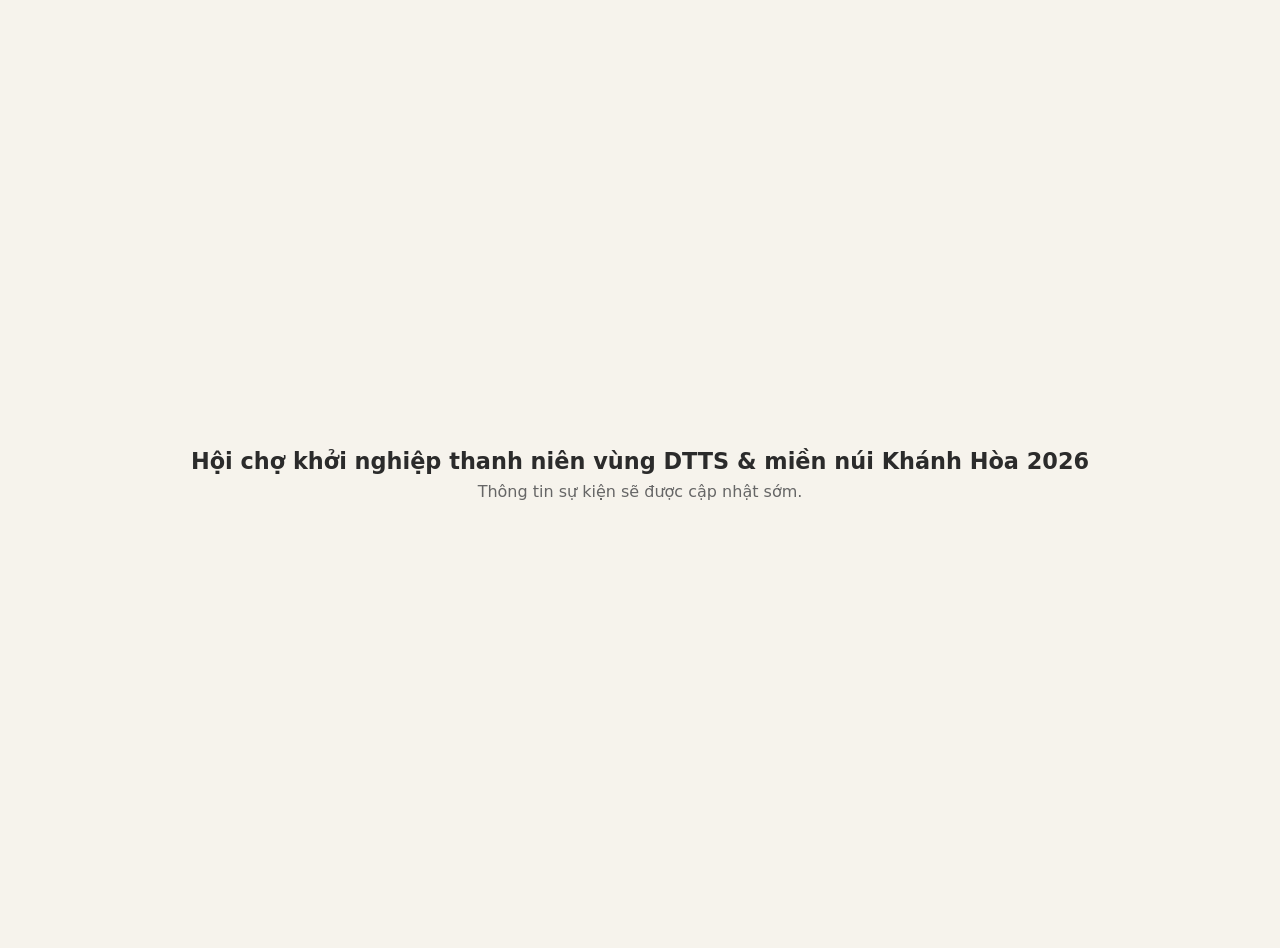
==== commit 3b8211ab: "Tách cấu trúc URL: trang chủ trống, /gian-hang/ (mẫu + ?s=slug), /dang-ky/ - index.html: trang chủ t" ====
--- a/index.html
+++ b/index.html
@@ -1,825 +1,18 @@
-<!doctype html>
+<!DOCTYPE html>
 <html lang="vi">
 <head>
 <meta charset="utf-8">
 <meta name="viewport" content="width=device-width, initial-scale=1">
-<meta name="robots" content="noindex">
-<title>Trang gian hàng · Hội chợ khởi nghiệp thanh niên</title>
-<link rel="preconnect" href="https://fonts.googleapis.com">
-<link rel="preconnect" href="https://fonts.gstatic.com" crossorigin>
-<link rel="preconnect" href="https://images.unsplash.com">
-<link href="https://fonts.googleapis.com/css2?family=Be+Vietnam+Pro:wght@400;500;600;700;800&display=swap" rel="stylesheet">
+<title>Hội chợ khởi nghiệp thanh niên vùng DTTS &amp; miền núi Khánh Hòa 2026</title>
 <style>
-  :root{
-    --g-950:#08291a; --g-900:#0f3d24; --g-800:#134d2e; --g-700:#17663a; --g-500:#22a35a; --g-100:#e3f4ea; --g-50:#f3faf6;
-    --gold:#f2b544; --gold-2:#d99a1e; --ink:#13241a; --muted:#5a6b61; --line:#dce9e1; --zalo:#0068ff;
-    --shadow:0 18px 50px -18px rgba(8,41,26,.35);
-  }
-  *{box-sizing:border-box}
-  html{scroll-behavior:smooth;-webkit-text-size-adjust:100%}
-  body{margin:0;font:16px/1.65 "Be Vietnam Pro",system-ui,-apple-system,"Segoe UI",Roboto,sans-serif;color:var(--ink);background:var(--g-50)}
-  img{max-width:100%;display:block}
-  a{color:inherit}
-  .wrap{max-width:1120px;margin:0 auto;padding:0 20px}
-  .ico{width:1.15em;height:1.15em;flex:none;fill:none;stroke:currentColor;stroke-width:2;stroke-linecap:round;stroke-linejoin:round}
-
-  /* ---------- glass ---------- */
-  .glass{background:rgba(255,255,255,.14);-webkit-backdrop-filter:blur(16px) saturate(150%);backdrop-filter:blur(16px) saturate(150%);border:1px solid rgba(255,255,255,.28);box-shadow:0 8px 32px rgba(0,0,0,.12)}
-  .glass-light{background:rgba(255,255,255,.74);-webkit-backdrop-filter:blur(18px) saturate(160%);backdrop-filter:blur(18px) saturate(160%);border:1px solid rgba(255,255,255,.8);box-shadow:var(--shadow)}
-
-  /* ---------- thông báo trang mẫu ---------- */
-  .notice{position:fixed;inset:0;z-index:100;display:grid;place-items:center;padding:20px;background:rgba(8,41,26,.5);-webkit-backdrop-filter:blur(6px);backdrop-filter:blur(6px)}
-  .notice-box{max-width:420px;width:100%;border-radius:24px;padding:28px 26px 24px;text-align:center}
-  .notice-ic{width:52px;height:52px;margin:0 auto 12px;border-radius:50%;display:grid;place-items:center;background:var(--g-100);color:var(--g-700);font:800 24px/1 Georgia,serif}
-  .notice-box h3{margin:0 0 8px;font-size:20px;color:var(--g-900)}
-  .notice-box p{margin:0 0 18px;color:var(--muted);font-size:15px}
-  .notice-box .btn{width:100%}
-  .brand img,.logo-card img,.float img{object-fit:contain}
-
-  /* ---------- bộ chuyển đổi tông màu mẫu ---------- */
-  .theme-bar{position:fixed;bottom:24px;left:24px;z-index:90;display:flex;align-items:center;gap:8px;padding:8px 14px;border-radius:999px;font-size:13px;color:var(--ink)}
-  .t-btn{width:24px;height:24px;border-radius:50%;border:2px solid #fff;cursor:pointer;box-shadow:0 2px 6px rgba(0,0,0,.2);transition:transform .15s;padding:0}
-  .t-btn:hover{transform:scale(1.2)}
-  .t-btn.active{outline:2.5px solid var(--gold);outline-offset:2px;transform:scale(1.15)}
-  @media(max-width:900px){.theme-bar{bottom:76px;left:50%;transform:translateX(-50%);white-space:nowrap}}
-
-  /* ---------- khung ảnh: ưu tiên vừa chiều cao, thiếu 2 bên thì nền mờ, thừa thì cắt theo điểm --x ---------- */
-  .mf{position:relative;overflow:hidden;background:var(--g-900)}
-  .mf-bg{position:absolute;inset:-24px;background-size:cover;background-position:center;filter:blur(20px) brightness(.8) saturate(1.1);transform:scale(1.08)}
-  .mf-img{position:absolute;top:0;height:100%;width:auto;max-width:none;left:var(--x,50%);transform:translateX(calc(-1 * var(--x,50%)))}
-  .r-1{aspect-ratio:1/1}.r-43{aspect-ratio:4/3}.r-54{aspect-ratio:5/4}
-
-  /* ---------- rút gọn chữ + Xem thêm ---------- */
-  .clamp{display:-webkit-box;-webkit-box-orient:vertical;-webkit-line-clamp:var(--lines,6);overflow:hidden;white-space:pre-line}
-  .clamp.open{display:block;-webkit-line-clamp:unset}
-  .more-btn{background:none;border:0;padding:0;margin-top:8px;font:inherit;font-weight:700;color:var(--g-700);cursor:pointer}
-  .more-btn:hover{text-decoration:underline}
-
-  /* ---------- nav ---------- */
-  .nav{position:sticky;top:0;z-index:50;transition:background .3s}
-  .nav .in{display:flex;align-items:center;gap:14px;height:64px}
-  .brand{display:flex;align-items:center;gap:10px;text-decoration:none;min-width:0}
-  .brand img{width:38px;height:38px;border-radius:10px;background:#fff;flex:none}
-  .brand span{font-weight:700;color:#fff;white-space:nowrap;overflow:hidden;text-overflow:ellipsis}
-  .nav.solid{background:rgba(15,61,36,.82);-webkit-backdrop-filter:blur(14px);backdrop-filter:blur(14px);box-shadow:0 6px 24px rgba(0,0,0,.18)}
-  .nav .links{margin-left:auto;display:flex;gap:26px}
-  .nav .links a{color:rgba(255,255,255,.88);text-decoration:none;font-weight:500;font-size:15px}
-  .nav .links a:hover{color:#fff}
-  .btn{display:inline-flex;align-items:center;justify-content:center;gap:8px;font:inherit;font-weight:700;text-decoration:none;border:0;border-radius:999px;padding:12px 22px;cursor:pointer;transition:transform .15s;white-space:nowrap}
-  .btn:active{transform:scale(.97)}
-  .btn-gold{background:linear-gradient(135deg,#ffd27a,var(--gold) 45%,var(--gold-2));color:#3a2604;box-shadow:0 10px 24px -8px rgba(217,154,30,.7)}
-  .btn-glass{color:#fff}
-  .nav .cta{padding:9px 18px;font-size:14px}
-
-  /* ---------- 1. banner ---------- */
-  .hero{position:relative;margin-top:-64px;padding:120px 0 130px;color:#fff;overflow:hidden;min-height:600px;display:flex;align-items:center}
-  .hero .bg{position:absolute;inset:0;width:100%;height:100%;object-fit:cover;z-index:0}
-  .hero::before{content:"";position:absolute;inset:0;z-index:1;background:
-      linear-gradient(100deg,rgba(8,41,26,.92) 0%,rgba(15,61,36,.78) 42%,rgba(15,61,36,.3) 100%),
-      linear-gradient(0deg,rgba(8,41,26,.55),transparent 40%)}
-  .hero .wrap{position:relative;z-index:2;width:100%}
-  .hero-grid{display:grid;grid-template-columns:1.15fr .85fr;gap:40px;align-items:center}
-  .chip{display:inline-flex;align-items:center;border-radius:999px;padding:7px 16px;font-size:13px;font-weight:600;letter-spacing:.2px}
-  .hero h1{font-size:clamp(34px,6vw,58px);line-height:1.08;margin:18px 0 14px;font-weight:800;letter-spacing:-.5px}
-  .hero h1 em{font-style:normal;white-space:nowrap;background:linear-gradient(90deg,#ffe2a0,var(--gold));-webkit-background-clip:text;background-clip:text;color:transparent}
-  .hero .slogan{font-size:clamp(16px,2.2vw,19px);color:rgba(255,255,255,.88);max-width:560px;margin:0 0 26px}
-  .hero .actions{display:flex;flex-wrap:wrap;gap:12px}
-  .facts{display:flex;flex-wrap:wrap;gap:10px;margin-top:30px}
-  .fact{border-radius:16px;padding:10px 18px;min-width:130px}
-  .fact small{display:block;font-size:11px;text-transform:uppercase;letter-spacing:.8px;opacity:.75}
-  .fact b{font-size:16px;display:block}
-  .logo-card{justify-self:center;border-radius:28px;padding:28px;text-align:center;width:100%;max-width:340px}
-  .logo-card img{width:150px;height:150px;margin:0 auto 14px;border-radius:32px;background:#fff;box-shadow:0 14px 40px rgba(0,0,0,.25)}
-  .logo-card .n{font-weight:700;font-size:18px}
-  .logo-card .t{font-size:14px;opacity:.8}
-  .booth-no{display:inline-block;margin-top:12px;background:#fff;color:var(--g-900);font-weight:800;border-radius:12px;padding:6px 14px;font-size:15px}
-
-  /* ---------- tiêu đề section ---------- */
-  section{scroll-margin-top:72px}
-  .kicker{display:block;text-align:center;color:var(--g-500);font-weight:700;font-size:13px;letter-spacing:2px;text-transform:uppercase}
-  .title{text-align:center;font-size:clamp(26px,4vw,38px);line-height:1.2;margin:6px 0 12px;color:var(--g-900);font-weight:800}
-  .bar-gold{width:64px;height:4px;border-radius:4px;margin:0 auto 34px;background:linear-gradient(90deg,var(--gold),var(--gold-2))}
-  .left .kicker,.left .title{text-align:left}.left .bar-gold{margin-left:0}
-
-  /* ---------- 2. câu chuyện ---------- */
-  .about{position:relative;z-index:2;margin-top:-70px}
-  .about-card{background:#fff;border-radius:28px;box-shadow:var(--shadow);padding:44px}
-  .about-grid{display:grid;grid-template-columns:1.05fr .95fr;gap:40px;align-items:center}
-  .about .intro{--lines:8;margin:0;font-size:17px;color:#2b3d32}
-  .photo{position:relative;border-radius:22px;overflow:hidden}
-  .photo .float{position:absolute;z-index:2;left:14px;bottom:14px;right:14px;border-radius:16px;padding:12px 16px;color:var(--g-900);display:flex;gap:12px;align-items:center}
-  .photo .float img{width:42px;height:42px;border-radius:10px;flex:none}
-  .photo .float b{display:block;font-size:15px}.photo .float span{font-size:13px;color:var(--muted)}
-
-  /* ---------- 3. sản phẩm nổi bật ---------- */
-  .hl-sec{position:relative;margin-top:80px;padding:84px 0;background:radial-gradient(1200px 500px at 85% 0%,#1d7a45 0%,transparent 60%),linear-gradient(160deg,var(--g-800),var(--g-950));color:#fff;overflow:hidden}
-  .hl-sec::before,.hl-sec::after{content:"";position:absolute;border-radius:50%;filter:blur(70px);opacity:.45}
-  .hl-sec::before{width:360px;height:360px;background:var(--gold);left:-120px;top:40%}
-  .hl-sec::after{width:300px;height:300px;background:#38c172;right:-80px;bottom:-60px}
-  .hl-sec .wrap{position:relative}
-  .hl-sec .title{color:#fff}.hl-sec .kicker{color:#ffd27a}
-  .hl-grid{display:grid;grid-template-columns:repeat(auto-fit,minmax(180px,1fr));gap:18px}
-  .hl{border-radius:20px;overflow:hidden;display:flex;flex-direction:column;text-decoration:none;color:#fff;transition:transform .25s,box-shadow .25s}
-  .hl:hover{transform:translateY(-6px);box-shadow:0 20px 40px -16px rgba(0,0,0,.5)}
-  .hl .num{position:absolute;z-index:2;top:10px;left:10px;font-weight:800;font-size:14px;border-radius:10px;padding:3px 9px;background:rgba(8,41,26,.6);color:#fff}
-  .hl .body{padding:14px 16px 16px;display:flex;flex-direction:column;flex:1}
-  .hl h3{margin:0 0 6px;font-size:16px;line-height:1.3}
-  /* chống tràn khi người dùng nhập từ rất dài hoặc link dài */
-  .hero h1,.hl h3,.dt h3,.title,.intro,.desc,.slogan,.logo-card .n,.ct b,.float b{overflow-wrap:anywhere}
-  .hl p{--lines:2;margin:0 0 10px;font-size:13.5px;color:rgba(255,255,255,.78)}
-  .hl .price{font-weight:600;font-size:13px;color:#ffd27a;margin:0 0 10px;letter-spacing:.2px;overflow-wrap:anywhere}
-  .hl .price.ask{color:rgba(255,255,255,.8);font-weight:500}
-  .dt-price{margin-top:14px;display:flex;align-items:baseline;gap:8px;flex-wrap:wrap}
-  .dt-price small{color:var(--muted);font-size:11px;text-transform:uppercase;letter-spacing:1px}
-  .dt-price b{font-size:15px;font-weight:600;color:var(--g-700);overflow-wrap:anywhere}
-  .dt-price b span{font-weight:400;color:var(--muted)}
-  .ask-btn{display:inline-flex;align-items:center;gap:6px;text-decoration:none;font-weight:600;font-size:14px;color:var(--g-700);border:1px solid #b9d6c4;border-radius:999px;padding:5px 13px}
-  .ask-btn:hover{background:var(--g-100)}
-  .hl .go{margin-top:auto;font-size:13px;font-weight:700;color:#ffd27a;display:flex;align-items:center;gap:6px}
-
-  /* ---------- 4. chi tiết sản phẩm ---------- */
-  .dt-sec{padding:84px 0 20px}
-  .dt-list{display:flex;flex-direction:column;gap:28px}
-  .dt{display:grid;grid-template-columns:1fr 1fr;gap:40px;align-items:center;background:#fff;border-radius:28px;padding:24px;box-shadow:0 14px 40px -24px rgba(8,41,26,.45);transition:box-shadow .4s}
-  .dt:nth-child(even) .dt-media{order:2}
-  .dt-media{border-radius:20px;overflow:hidden}
-  .dt-text{padding:8px 16px}
-  .dt .no{font-weight:800;font-size:44px;line-height:1;background:linear-gradient(135deg,#ffd27a,var(--gold-2));-webkit-background-clip:text;background-clip:text;color:transparent}
-  .dt h3{font-size:clamp(22px,2.6vw,28px);line-height:1.25;margin:8px 0 12px;color:var(--g-900)}
-  .dt .desc{--lines:6;margin:0;color:#2b3d32}
-  .dt.flash{box-shadow:0 0 0 4px var(--gold),0 14px 40px -24px rgba(8,41,26,.45)}
-
-  /* ---------- 5. form kết nối ---------- */
-  .lead{padding:70px 0 84px}
-  .lead-box{position:relative;border-radius:30px;overflow:hidden;display:grid;grid-template-columns:1fr 1fr;min-height:560px;box-shadow:var(--shadow)}
-  .lead-box > img{position:absolute;inset:0;width:100%;height:100%;object-fit:cover;z-index:0}
-  .lead-box::before{content:"";position:absolute;inset:0;z-index:1;background:linear-gradient(90deg,rgba(8,41,26,.88),rgba(8,41,26,.4))}
-  .lead-copy,.form{position:relative;z-index:2}
-  .lead-copy{color:#fff;padding:50px;align-self:center}
-  .lead-copy h2{font-size:clamp(26px,3.6vw,36px);line-height:1.2;margin:14px 0 12px}
-  .lead-copy p{color:rgba(255,255,255,.85);margin:0;max-width:420px}
-  .ct-list{display:grid;gap:10px;margin-top:22px;max-width:440px}
-  .ct{display:flex;gap:12px;align-items:center;border-radius:16px;padding:11px 14px;text-decoration:none;color:#fff;transition:background .2s}
-  a.ct:hover{background:rgba(255,255,255,.22)}
-  .ct .ic{width:40px;height:40px;border-radius:12px;display:grid;place-items:center;background:rgba(242,181,68,.18);color:#ffd27a;flex:none}
-  .ct small{display:block;font-size:11.5px;opacity:.72;text-transform:uppercase;letter-spacing:.6px}
-  .ct b{display:block;font-size:15.5px;line-height:1.35;overflow-wrap:anywhere}
-  .ct-social{display:flex;flex-wrap:wrap;gap:8px;margin-top:14px}
-  .soc{display:inline-flex;gap:7px;align-items:center;border-radius:999px;padding:8px 15px;font-weight:600;font-size:14px;text-decoration:none;color:#fff;transition:background .2s}
-  .soc:hover{background:rgba(255,255,255,.24)}
-  .form{margin:28px;border-radius:24px;padding:24px 26px}
-  .form h3{margin:0 0 2px;font-size:20px;color:var(--g-900)}
-  .form .hint{margin:0 0 4px;color:var(--muted);font-size:13.5px}
-  label{display:block;font-weight:600;margin:10px 0 4px;font-size:14px;color:#21352a}
-  input[type=text],textarea{width:100%;font:inherit;font-size:16px;line-height:1.4;padding:10px 13px;border:1.5px solid #cfe0d5;border-radius:11px;background:rgba(255,255,255,.92);color:var(--ink);transition:border-color .2s,box-shadow .2s}
-  input:focus,textarea:focus{outline:0;border-color:var(--g-500);box-shadow:0 0 0 4px rgba(34,163,90,.18)}
-  textarea{min-height:82px;resize:vertical}
-  .count{font-size:12px;color:var(--muted);text-align:right;margin-top:1px;line-height:1.3}
-  .err{color:#b3261e;font-size:13px;margin-top:3px;line-height:1.35}
-  .err:empty{display:none}
-  .consent{display:flex;gap:10px;align-items:flex-start;margin-top:8px;font-weight:400;font-size:13.5px;color:var(--muted);line-height:1.45}
-  .consent input{margin-top:2px;width:18px;height:18px;flex:none;accent-color:var(--g-700)}
-  .consent a{color:var(--g-700);font-weight:600}
-  .form .btn{width:100%;margin-top:12px;padding:13px}
-  .btn-green{background:linear-gradient(135deg,var(--g-500),var(--g-700));color:#fff;box-shadow:0 12px 26px -10px rgba(23,102,58,.8)}
-  details.terms{margin-top:10px;font-size:13px;color:var(--muted)}
-  details.terms summary{cursor:pointer}
-  .done{text-align:center;padding:30px 10px}
-  .done .ok{width:64px;height:64px;border-radius:50%;margin:0 auto 12px;display:grid;place-items:center;background:var(--g-100);color:var(--g-700);font-size:30px;font-weight:800}
-
-  /* ---------- 6. giới thiệu hội chợ ---------- */
-  .event{position:relative;padding:90px 0;color:#fff;overflow:hidden;background:linear-gradient(160deg,var(--g-900),var(--g-950))}
-  .event > img{position:absolute;inset:0;width:100%;height:100%;object-fit:cover;opacity:.18}
-  .event .wrap{position:relative}
-  .event .title{color:#fff}.event .kicker{color:#ffd27a}
-  .ev-top{display:grid;grid-template-columns:1.2fr .8fr;gap:40px;align-items:center}
-  .ev-top p{color:rgba(255,255,255,.85);font-size:16.5px;margin:0 0 14px}
-  .ev-info{border-radius:24px;padding:24px}
-  .ev-info .row{display:flex;gap:14px;padding:12px 0;border-bottom:1px solid rgba(255,255,255,.14)}
-  .ev-info .row:last-child{border-bottom:0}
-  .ev-info .ic{width:42px;height:42px;border-radius:12px;display:grid;place-items:center;background:rgba(242,181,68,.16);color:#ffd27a;flex:none}
-  .ev-info small{display:block;font-size:12px;opacity:.7;text-transform:uppercase;letter-spacing:.6px}
-  .ev-info b{display:block;font-size:15.5px;line-height:1.4}
-  .pillars{display:grid;grid-template-columns:repeat(4,1fr);gap:16px;margin-top:44px}
-  .pl{border-radius:20px;padding:22px}
-  .pl .n{font-weight:800;font-size:28px;color:#ffd27a;line-height:1}
-  .pl h4{margin:10px 0 6px;font-size:17px;line-height:1.3}
-  .pl p{margin:0;font-size:14px;color:rgba(255,255,255,.78)}
-
-  /* ---------- 7. footer ---------- */
-  footer{background:#061f13;color:rgba(255,255,255,.78);padding:56px 0 30px;font-size:14px}
-  .f-grid{display:grid;grid-template-columns:1.5fr 1fr 1fr;gap:36px}
-  .f-title{color:#fff;font-weight:700;font-size:17px;line-height:1.4;max-width:380px}
-  footer .org{color:#fff;font-size:15px}
-  footer .todo{opacity:.55;font-style:italic}
-  footer h4{color:#fff;margin:0 0 12px;font-size:15px}
-  footer .brand span{font-size:18px}
-  footer a{text-decoration:none}footer a:hover{color:#fff}
-  footer ul{list-style:none;margin:0;padding:0}
-  footer li{margin:9px 0;display:flex;gap:10px;align-items:flex-start;line-height:1.45}
-  footer li .ico{margin-top:1px;color:#ffd27a}
-  .f-bottom{border-top:1px solid rgba(255,255,255,.12);margin-top:36px;padding-top:18px;display:flex;flex-wrap:wrap;gap:10px;justify-content:space-between;font-size:12.5px;color:rgba(255,255,255,.55)}
-  .share{background:rgba(255,255,255,.08);border:1px solid rgba(255,255,255,.2);color:#fff;font:inherit;font-weight:600;border-radius:999px;padding:9px 18px;cursor:pointer;margin-top:14px}
-
-  .mbar{display:none}
-
-  /* ---------- hiệu ứng ---------- */
-  .rv{opacity:0;transform:translateY(24px);transition:opacity .7s ease,transform .7s ease}
-  .rv.in{opacity:1;transform:none}
-  @media (prefers-reduced-motion:reduce){.rv{opacity:1;transform:none;transition:none}html{scroll-behavior:auto}}
-
-  /* ---------- responsive ---------- */
-  @media (max-width:900px){
-    .nav .links{display:none}.nav .cta{margin-left:auto}
-    .hero{min-height:0;padding:100px 0 110px}
-    .hero-grid{grid-template-columns:1fr}
-    .logo-card{display:none}
-    .about-card{padding:28px 22px}
-    .about-grid{grid-template-columns:1fr;gap:26px}
-    .hl-sec{padding:70px 0}
-    .hl-grid{display:flex;overflow-x:auto;scroll-snap-type:x mandatory;scroll-padding-inline:var(--pad,20px);gap:12px;margin:0 calc(-1 * var(--pad,20px));padding:4px var(--pad,20px) 10px;scrollbar-width:none}
-    .hl-grid::-webkit-scrollbar{display:none}
-    .hl{flex:0 0 68%;scroll-snap-align:start}
-    .dt{grid-template-columns:1fr;gap:16px;padding:14px}
-    .dt:nth-child(even) .dt-media{order:0}
-    .dt-text{padding:4px 8px 10px}
-    .dt .no{font-size:34px}
-    .lead-box{grid-template-columns:1fr}
-    .lead-box::before{background:linear-gradient(180deg,rgba(8,41,26,.9) 0%,rgba(8,41,26,.75) 45%,rgba(8,41,26,.5) 100%)}
-    .lead-copy{padding:36px 24px 6px}
-    .form{margin:18px;padding:22px}
-    .ev-top{grid-template-columns:1fr;gap:26px}
-    .pillars{grid-template-columns:1fr 1fr;gap:12px}
-    .f-grid{grid-template-columns:1fr 1fr;gap:26px}
-    .f-grid > div:first-child{grid-column:1/-1}
-    body{padding-bottom:78px}
-    .mbar{display:flex;gap:8px;position:fixed;left:10px;right:10px;bottom:calc(10px + env(safe-area-inset-bottom));z-index:70;border-radius:18px;padding:8px}
-    .mbar a{flex:1;display:flex;align-items:center;justify-content:center;gap:6px;text-decoration:none;font-weight:700;font-size:15px;padding:12px 4px;border-radius:13px;color:#fff;background:var(--g-700)}
-    .mbar a.zalo{background:var(--zalo)}
-    .mbar a.more{background:rgba(255,255,255,.92);color:var(--g-800)}
-  }
-  @media (max-width:600px){ .nav .cta{display:none} }
-  @media (max-width:480px){
-    .wrap{padding:0 16px}
-    .hl-grid{--pad:16px}
-    .hero .actions .btn{flex:1}
-    .pillars{grid-template-columns:1fr}
-    .f-grid{grid-template-columns:1fr}
-  }
+  body{margin:0;min-height:100vh;display:grid;place-items:center;font-family:system-ui,sans-serif;background:#f6f3ec;color:#2b2b2b;text-align:center;padding:24px}
+  h1{font-size:1.4rem;margin:0 0 8px} p{margin:0;color:#666}
 </style>
 </head>
 <body>
-
-<!-- Thông báo trang mẫu (chỉ có ở bản mẫu, bỏ khi chạy dữ liệu thật) -->
-<div class="notice" id="notice" role="dialog" aria-modal="true" aria-labelledby="noticeT">
-  <div class="notice-box glass-light">
-    <div class="notice-ic">i</div>
-    <h3 id="noticeT">Đây là trang dữ liệu mẫu</h3>
-    <p>Tên gian hàng, sản phẩm, giá, thông tin liên hệ và hình ảnh trên trang chỉ để minh họa giao diện, không phải thông tin thật.</p>
-    <button class="btn btn-green" id="noticeOk">Đã hiểu, xem trang</button>
-  </div>
-</div>
-
-<!-- NAV -->
-<header class="nav" id="nav">
-  <div class="wrap in">
-    <a class="brand" href="#top"><img id="navLogo" alt=""><span id="navName"></span></a>
-    <nav class="links">
-      <a href="#gioi-thieu">Giới thiệu</a>
-      <a href="#san-pham">Sản phẩm</a>
-      <a href="#ket-noi">Liên hệ</a>
-      <a href="#hoi-cho">Hội chợ</a>
-    </nav>
-    <a class="btn btn-gold cta" href="#ket-noi">Liên hệ ngay</a>
-  </div>
-</header>
-
-<!-- 1. BANNER -->
-<section class="hero" id="top">
-  <img class="bg" id="cover" alt="" fetchpriority="high">
-  <div class="wrap">
-    <div class="hero-grid">
-      <div class="rv">
-        <span class="chip glass">Hội chợ khởi nghiệp thanh niên vùng DTTS &amp; miền núi 2026</span>
-        <h1 id="heroName"></h1>
-        <p class="slogan" id="slogan"></p>
-        <div class="actions">
-          <a class="btn btn-gold" id="heroCall"><svg class="ico"><use href="#i-phone"/></svg>Gọi ngay</a>
-          <a class="btn btn-glass glass" href="#ket-noi"><svg class="ico"><use href="#i-chat"/></svg>Liên hệ ngay</a>
-        </div>
-        <div class="facts" id="facts"></div>
-      </div>
-      <div class="logo-card glass rv">
-        <img id="bigLogo" alt="">
-        <div class="n" id="logoName"></div>
-        <div class="t" id="logoGroup"></div>
-      </div>
-    </div>
-  </div>
-</section>
-
-<main>
-  <!-- 2. CÂU CHUYỆN GIAN HÀNG -->
-  <section class="about" id="gioi-thieu">
-    <div class="wrap">
-      <div class="about-card rv">
-        <div class="about-grid">
-          <div class="left">
-            <span class="kicker">Về chúng tôi</span>
-            <h2 class="title">Câu chuyện doanh nghiệp</h2>
-            <div class="bar-gold"></div>
-            <p class="intro clamp" id="intro"></p>
-            <button class="more-btn" id="introMore" hidden>Xem thêm</button>
-          </div>
-          <div class="photo" id="aboutPhoto">
-            <div class="float glass-light">
-              <img id="floatLogo" alt="">
-              <div><b id="floatName"></b><span id="floatSub"></span></div>
-            </div>
-          </div>
-        </div>
-      </div>
-    </div>
-  </section>
-
-  <!-- 3. SẢN PHẨM NỔI BẬT -->
-  <section class="hl-sec" id="san-pham">
-    <div class="wrap">
-      <span class="kicker">Sản phẩm nổi bật</span>
-      <h2 class="title">Sản phẩm &amp; dịch vụ</h2>
-      <div class="bar-gold"></div>
-      <div class="hl-grid" id="highlights"></div>
-    </div>
-  </section>
-
-  <!-- 4. CHI TIẾT SẢN PHẨM -->
-  <section class="dt-sec" id="chi-tiet">
-    <div class="wrap">
-      <span class="kicker">Chi tiết</span>
-      <h2 class="title">Thông tin sản phẩm</h2>
-      <div class="bar-gold"></div>
-      <div class="dt-list" id="details"></div>
-    </div>
-  </section>
-
-  <!-- 5. ĐỂ LẠI THÔNG TIN KẾT NỐI -->
-  <section class="lead" id="ket-noi">
-    <div class="wrap">
-      <div class="lead-box rv">
-        <img id="leadPic" alt="" loading="lazy">
-        <div class="lead-copy">
-          <span class="chip glass">Kết nối hợp tác</span>
-          <h2>Liên hệ gian hàng</h2>
-          <p>Gọi trực tiếp, nhắn tin qua các kênh bên dưới, hoặc để lại thông tin để chủ gian hàng liên hệ lại với bạn.</p>
-          <div class="ct-list" id="ctList"></div>
-          <div class="ct-social" id="ctSocial"></div>
-        </div>
-        <div class="form glass-light">
-          <form id="leadForm" novalidate>
-            <h3>Để lại thông tin kết nối</h3>
-            <p class="hint">Chỉ mất khoảng 1 phút.</p>
-
-            <label for="ten">Họ tên / đơn vị</label>
-            <input type="text" id="ten" maxlength="80" autocomplete="name" placeholder="Nguyễn Văn A / Công ty ABC">
-            <div class="err" id="e-ten"></div>
-
-            <label for="lienhe">Cách liên hệ (SĐT, Zalo hoặc email)</label>
-            <input type="text" id="lienhe" maxlength="120" autocomplete="off" placeholder="0905 xxx xxx hoặc email">
-            <div class="err" id="e-lienhe"></div>
-
-            <label for="nhucau">Nhu cầu kết nối</label>
-            <textarea id="nhucau" maxlength="300" placeholder="Ví dụ: muốn nhập sỉ, cần báo giá số lượng lớn…"></textarea>
-            <div class="count"><span id="cnt">0</span>/300</div>
-            <div class="err" id="e-nhucau"></div>
-
-            <label class="consent">
-              <input type="checkbox" id="dongy">
-              <span>Tôi đồng ý cung cấp thông tin trên để chủ gian hàng liên hệ về nhu cầu hợp tác. <a href="#" id="showTerms">Xem điều khoản</a></span>
-            </label>
-            <div class="err" id="e-dongy"></div>
-
-            <button class="btn btn-green" type="submit">Gửi thông tin</button>
-            <details class="terms" id="terms">
-              <summary>Điều khoản</summary>
-              <p>Thông tin bạn gửi chỉ chủ gian hàng, đơn vị tổ chức (Tỉnh đoàn Khánh Hòa) và đơn vị hỗ trợ kỹ thuật (JCI Khanhhoa) có thể xem; chỉ phục vụ mục đích trong phạm vi sự kiện và không cung cấp cho bên thứ ba.</p>
-            </details>
-          </form>
-          <div class="done" id="done" hidden>
-            <div class="ok">✓</div>
-            <h3>Đã gửi thành công</h3>
-            <p class="hint">Cảm ơn bạn. Chủ gian hàng sẽ liên hệ lại sớm.</p>
-          </div>
-        </div>
-      </div>
-    </div>
-  </section>
-
-  <!-- 6. GIỚI THIỆU HỘI CHỢ (dùng chung mọi gian hàng) -->
-  <section class="event" id="hoi-cho">
-    <img id="eventPic" alt="" loading="lazy">
-    <div class="wrap">
-      <div class="ev-top">
-        <div class="left rv">
-          <span class="kicker">Về chương trình</span>
-          <h2 class="title">Hội chợ kết nối, quảng bá &amp; thúc đẩy tiêu thụ sản phẩm khởi nghiệp</h2>
-          <div class="bar-gold"></div>
-          <p>Hội chợ của thanh niên vùng đồng bào dân tộc thiểu số và miền núi tỉnh Khánh Hòa năm 2026 là không gian để các mô hình khởi nghiệp, hợp tác xã, tổ hợp tác và hộ sản xuất giới thiệu sản phẩm đến khách hàng, mở rộng thị trường và thúc đẩy tiêu thụ.</p>
-          <p>Chương trình kết nối thanh niên khởi nghiệp với doanh nhân, doanh nghiệp, chuyên gia và nhà phân phối, đồng thời hỗ trợ xây dựng thương hiệu và ứng dụng công nghệ số để sản phẩm vùng cao đến gần hơn với người tiêu dùng.</p>
-        </div>
-        <div class="ev-info glass rv">
-          <div class="row"><div class="ic"><svg class="ico"><use href="#i-cal"/></svg></div><div><small>Ngày</small><b>Thứ Bảy, 21/11/2026</b></div></div>
-          <div class="row"><div class="ic"><svg class="ico"><use href="#i-clock"/></svg></div><div><small>Thời gian</small><b>08:00 – 16:00</b></div></div>
-          <div class="row"><div class="ic"><svg class="ico"><use href="#i-pin"/></svg></div><div><small>Địa điểm</small><b>Bảo tàng Ninh Thuận, phường Phan Rang, tỉnh Khánh Hòa</b></div></div>
-          <div class="row"><div class="ic"><svg class="ico"><use href="#i-users"/></svg></div><div><small>Tổ chức · Đồng hành</small><b>Tỉnh đoàn Khánh Hòa · JCI Khanhhoa</b></div></div>
-        </div>
-      </div>
-      <div class="pillars">
-        <div class="pl glass rv"><div class="n">01</div><h4>Trưng bày &amp; quảng bá</h4><p>Giới thiệu nông sản, đặc sản, dược liệu, thủ công mỹ nghệ và sản phẩm làng nghề của thanh niên.</p></div>
-        <div class="pl glass rv"><div class="n">02</div><h4>Kết nối giao thương</h4><p>Gặp gỡ trực tiếp doanh nghiệp, nhà phân phối, siêu thị và đối tác thu mua.</p></div>
-        <div class="pl glass rv"><div class="n">03</div><h4>Tư vấn phát triển sản phẩm</h4><p>Chuyên gia góp ý bao bì, thương hiệu, marketing và thương mại điện tử.</p></div>
-        <div class="pl glass rv"><div class="n">04</div><h4>Bản đồ số Khởi nghiệp thanh niên</h4><p>Ra mắt nền tảng tra cứu mô hình, sản phẩm và kết nối khách hàng qua mã QR.</p></div>
-      </div>
-    </div>
-  </section>
-</main>
-
-<!-- 7. CHÂN TRANG -->
-<footer>
-  <div class="wrap">
-    <div class="f-grid">
-      <div>
-        <div class="f-title">Hội chợ kết nối, quảng bá &amp; thúc đẩy tiêu thụ sản phẩm khởi nghiệp</div>
-        <p style="margin:8px 0 12px">Thanh niên vùng đồng bào dân tộc thiểu số và miền núi tỉnh Khánh Hòa năm 2026</p>
-        <ul>
-          <li><svg class="ico"><use href="#i-cal"/></svg><span>Thứ Bảy, 21/11/2026 · 08:00 – 16:00</span></li>
-          <li><svg class="ico"><use href="#i-pin"/></svg><span>Bảo tàng Ninh Thuận, phường Phan Rang, tỉnh Khánh Hòa</span></li>
-        </ul>
-      </div>
-      <div>
-        <h4>Đơn vị tổ chức</h4>
-        <ul>
-          <li><b class="org">Tỉnh đoàn Khánh Hòa</b></li>
-          <li><svg class="ico"><use href="#i-phone"/></svg><a href="tel:02583822346">0258 3822 346</a></li>
-          <li><svg class="ico"><use href="#i-mail"/></svg><a href="mailto:tinhdoankhanhhoa@gmail.com">tinhdoankhanhhoa@gmail.com</a></li>
-          <li><svg class="ico"><use href="#i-web"/></svg><a href="https://tinhdoankhanhhoa.org.vn" target="_blank" rel="noopener noreferrer">tinhdoankhanhhoa.org.vn</a></li>
-          <li><svg class="ico"><use href="#i-fb"/></svg><a href="https://www.facebook.com/tinhdoankhanhhoa" target="_blank" rel="noopener noreferrer">facebook.com/tinhdoankhanhhoa</a></li>
-        </ul>
-      </div>
-      <div>
-        <h4>Đơn vị đồng hành</h4>
-        <ul>
-          <li><b class="org">JCI Khanhhoa</b></li>
-          <li><svg class="ico"><use href="#i-phone"/></svg><a href="tel:0772727872">0772 727 872</a></li>
-          <li><svg class="ico"><use href="#i-mail"/></svg><a href="mailto:jcikhanhhoa@gmail.com">jcikhanhhoa@gmail.com</a></li>
-          <li><svg class="ico"><use href="#i-web"/></svg><a href="https://jcikhanhhoa.org/" target="_blank" rel="noopener noreferrer">jcikhanhhoa.org</a></li>
-          <li><svg class="ico"><use href="#i-fb"/></svg><a href="https://www.facebook.com/JCIKhanhHoa" target="_blank" rel="noopener noreferrer">facebook.com/JCIKhanhHoa</a></li>
-        </ul>
-      </div>
-    </div>
-  </div>
-</footer>
-
-<!-- Thanh liên hệ nhanh (chỉ hiện trên điện thoại) -->
-<nav class="mbar glass-light" id="mbar" aria-label="Liên hệ nhanh"></nav>
-
-<!-- Bộ thử nhanh 5 màu chủ đạo (dùng để xem trước các tông màu) -->
-<div class="theme-bar glass-light" id="themeBar">
-  <span style="font-weight:700">Tông màu:</span>
-  <button type="button" class="t-btn active" data-t="xanh-dai-ngan" style="background:#17663a" title="Xanh đại ngàn (Nông sản, dược liệu)"></button>
-  <button type="button" class="t-btn" data-t="nau-vang-mat" style="background:#8c531b" title="Nâu vàng mật (Mật ong, cà phê, gỗ)"></button>
-  <button type="button" class="t-btn" data-t="do-tho-cam" style="background:#85222f" title="Đỏ thổ cẩm (Thổ cẩm, rượu cần, thủ công)"></button>
-  <button type="button" class="t-btn" data-t="cam-dat" style="background:#994d13" title="Cam đất nung (Nông sản sấy, bánh mứt)"></button>
-  <button type="button" class="t-btn" data-t="xanh-lam" style="background:#175173" title="Xanh suối nguồn (Thủy sản, sinh thái)"></button>
-</div>
-
-<!-- Biểu tượng dùng chung (cùng màu với chữ) -->
-<svg width="0" height="0" style="position:absolute" aria-hidden="true">
-  <symbol id="i-phone" viewBox="0 0 24 24"><path d="M5 4h4l2 5-2.5 1.5a11 11 0 0 0 5 5L15 13l5 2v4a2 2 0 0 1-2 2A16 16 0 0 1 3 6a2 2 0 0 1 2-2"/></symbol>
-  <symbol id="i-chat" viewBox="0 0 24 24"><path d="M21 12a8 8 0 0 1-11.6 7.1L4 20l1-4.6A8 8 0 1 1 21 12z"/></symbol>
-  <symbol id="i-pin" viewBox="0 0 24 24"><path d="M12 21s-7-6.2-7-11a7 7 0 0 1 14 0c0 4.8-7 11-7 11z"/><circle cx="12" cy="10" r="2.5"/></symbol>
-  <symbol id="i-clock" viewBox="0 0 24 24"><circle cx="12" cy="12" r="9"/><path d="M12 7v5l3 2"/></symbol>
-  <symbol id="i-cal" viewBox="0 0 24 24"><rect x="3" y="5" width="18" height="16" rx="2"/><path d="M16 3v4M8 3v4M3 10h18"/></symbol>
-  <symbol id="i-users" viewBox="0 0 24 24"><circle cx="9" cy="8" r="3.5"/><path d="M2.5 20a6.5 6.5 0 0 1 13 0"/><path d="M16 4.5a3.5 3.5 0 0 1 0 7M18 14a6 6 0 0 1 3.5 6"/></symbol>
-  <symbol id="i-fb" viewBox="0 0 24 24"><path d="M15 3h-2.5A3.5 3.5 0 0 0 9 6.5V10H6.5v3.5H9V21h3.5v-7.5H15l.6-3.5h-3.1V7a1 1 0 0 1 1-1H15z"/></symbol>
-  <symbol id="i-web" viewBox="0 0 24 24"><circle cx="12" cy="12" r="9"/><path d="M3 12h18M12 3a14 14 0 0 1 0 18M12 3a14 14 0 0 0 0 18"/></symbol>
-  <symbol id="i-tiktok" viewBox="0 0 24 24"><path d="M14 3v11.5a3.5 3.5 0 1 1-3.5-3.5"/><path d="M14 3c.6 2.8 2.6 4.6 5 5"/></symbol>
-  <symbol id="i-link" viewBox="0 0 24 24"><path d="M10 14a4 4 0 0 0 5.7 0l3-3a4 4 0 0 0-5.7-5.7l-1 1"/><path d="M14 10a4 4 0 0 0-5.7 0l-3 3a4 4 0 0 0 5.7 5.7l1-1"/></symbol>
-  <symbol id="i-mail" viewBox="0 0 24 24"><rect x="3" y="5" width="18" height="14" rx="2"/><path d="M3 7l9 6 9-6"/></symbol>
-  <symbol id="i-arrow" viewBox="0 0 24 24"><path d="M12 5v14M6 13l6 6 6-6"/></symbol>
-</svg>
-
-<script>
-/* ======================================================================
-   DỮ LIỆU GIẢ LẬP — sau này thay bằng dữ liệu Supabase theo slug.
-   Trường tùy chọn: logo, anh_bia, khau_hieu, ma_gian, nhom_san_pham,
-   dia_chi, facebook, website, tiktok, zalo_oa, kenh_khac (trống -> tự ẩn).
-   Ảnh luôn căn giữa: vừa theo chiều cao khung, thừa thì cắt đều 2 bên, thiếu thì 2 bên là nền mờ.
-   ====================================================================== */
-/* 5 bảng màu phối sẵn (màu chủ đạo) */
-const THEMES = {
-  "xanh-dai-ngan": {
-    name: "Xanh đại ngàn",
-    desc: "Nông sản, dược liệu, thảo mộc",
-    color: "#17663a",
-    vars: {
-      "--g-950":"#08291a", "--g-900":"#0f3d24", "--g-800":"#134d2e", "--g-700":"#17663a",
-      "--g-500":"#22a35a", "--g-100":"#e3f4ea", "--g-50":"#f3faf6", "--ink":"#13241a", "--muted":"#5a6b61", "--line":"#dce9e1"
-    }
-  },
-  "nau-vang-mat": {
-    name: "Nâu vàng mật",
-    desc: "Mật ong, cà phê, nấm, đồ gỗ",
-    color: "#8c531b",
-    vars: {
-      "--g-950":"#261608", "--g-900":"#3d240f", "--g-800":"#4d2e13", "--g-700":"#7a4417",
-      "--g-500":"#b86c22", "--g-100":"#f7ece1", "--g-50":"#faf6f0", "--ink":"#26190e", "--muted":"#6e5a4c", "--line":"#ebdcd0"
-    }
-  },
-  "do-tho-cam": {
-    name: "Đỏ thổ cẩm",
-    desc: "Thổ cẩm, rượu cần, thủ công",
-    color: "#85222f",
-    vars: {
-      "--g-950":"#29080c", "--g-900":"#421117", "--g-800":"#54161e", "--g-700":"#85222f",
-      "--g-500":"#b8394a", "--g-100":"#fae6e8", "--g-50":"#faf3f4", "--ink":"#290f12", "--muted":"#705053", "--line":"#ebd3d6"
-    }
-  },
-  "cam-dat": {
-    name: "Cam đất nung",
-    desc: "Trái cây sấy, bánh mứt, gốm",
-    color: "#994d13",
-    vars: {
-      "--g-950":"#291508", "--g-900":"#42230f", "--g-800":"#542d13", "--g-700":"#854617",
-      "--g-500":"#c26a23", "--g-100":"#faeee3", "--g-50":"#faf5f0", "--ink":"#29180f", "--muted":"#705749", "--line":"#ebdcd1"
-    }
-  },
-  "xanh-lam": {
-    name: "Xanh suối nguồn",
-    desc: "Thủy hải sản, nước uống, sinh thái",
-    color: "#175173",
-    vars: {
-      "--g-950":"#081c29", "--g-900":"#0f2b3d", "--g-800":"#13374d", "--g-700":"#175173",
-      "--g-500":"#227ea3", "--g-100":"#e3eff7", "--g-50":"#f2f7fa", "--ink":"#0f1f29", "--muted":"#4f6370", "--line":"#cfe0eb"
-    }
-  }
-};
-
-function applyTheme(key){
-  const t = THEMES[key] || THEMES["xanh-dai-ngan"];
-  const root = document.documentElement;
-  for (const [k, v] of Object.entries(t.vars)){
-    root.style.setProperty(k, v);
-  }
-  document.querySelectorAll(".t-btn").forEach(b => {
-    b.classList.toggle("active", b.dataset.t === key);
-  });
-}
-
-const U = (id, w = 900, h) => `https://images.unsplash.com/${id}?w=${w}${h ? "&h=" + h : ""}&q=72&auto=format&fit=crop`;
-const DEFAULT_COVER = "assets/default-cover.webp";   // ảnh bìa chung của hội chợ (nội bộ, đã nén)
-const DEFAULT_STORY = "assets/default-story.webp";   // ảnh câu chuyện mặc định
-const DEFAULT_LOGO = "assets/default-logo.webp";     // logo huy hiệu mặc định
-const EVENT_PIC = U("photo-1504457047772-27faf1c00561", 1600);
-const LEAD_PIC = U("photo-1488459716781-31db52582fe9", 1400);
-
-/* Logo mẫu (ảnh gốc: assets/logo-mat-ong-ks.webp, nhúng sẵn để file tự chứa) */
-const LOGO_DATA = "[data-uri]";
-
-const BOOTH = {
-  ten_gian_hang: "Mật ong rừng Khánh Sơn",
-  khau_hieu: "Vị ngọt nguyên bản từ đại ngàn, thu hoạch thủ công bởi thanh niên vùng cao.",
-  ma_gian: "A12",
-  nhom_san_pham: "Đặc sản",
-  mau_chu_dao: "xanh-dai-ngan",
-  logo: LOGO_DATA,
-  anh_bia: "",
-  anh_gioi_thieu: "assets/default-story.webp",
-  gioi_thieu: "Mật ong được khai thác từ rừng Khánh Sơn, do tổ thanh niên địa phương thu hoạch thủ công theo mùa hoa. Mỗi mùa, các thành viên vào rừng từ sáng sớm, chọn những tổ ong đã đủ độ già để lấy mật, giữ lại phần tổ non cho đàn ong tiếp tục phát triển.\n\nChúng tôi giữ cách làm truyền thống: không pha trộn, không phụ gia, lọc qua vải mịn và đóng chai ngay tại vùng nguyên liệu để giữ trọn hương vị. Mật được để lắng tự nhiên, không gia nhiệt, nên giữ được mùi thơm đặc trưng của hoa rừng.\n\nTừ năm 2024, tổ hợp tác bắt đầu đăng ký nhãn hàng, cải tiến bao bì và đưa sản phẩm lên các kênh bán hàng trực tuyến. Hiện nay sản phẩm có mặt tại một số cửa hàng đặc sản ở Nha Trang và Cam Ranh. Mục tiêu của chúng tôi là tạo thêm việc làm cho thanh niên trong xã và đưa mật ong Khánh Sơn đến với nhiều gia đình hơn.",
-  sdt: "0792200375",
-  dia_chi: "Thôn Tà Gụ, xã Khánh Sơn, tỉnh Khánh Hòa",
-  facebook: "https://facebook.com/matongrungkhanhson",
-  website: "https://example.com/mat-ong-khanh-son",
-  tiktok: "https://www.tiktok.com/@matongkhanhson",
-  zalo_oa: "https://zalo.me/0000000000",   // tùy chọn, trống -> ẩn
-  kenh_khac: "https://shopee.vn/matongkhanhson",
-  /* Mỗi sản phẩm: thứ tự (theo vị trí), tên, mô tả, gia (số, đồng) + don_vi (chữ tự do), ảnh.
-     gia trống/0 -> hiện "Liên hệ". */
-  san_pham: [
-    { ten: "Mật ong rừng nguyên chất", anh: "assets/default-prod-mat-ong.webp", gia: 180000, don_vi: "hũ 500ml",
-      mo_ta: "Mật ong rừng thu hoạch theo mùa hoa, màu hổ phách đậm, vị ngọt sâu và hậu vị hơi chát nhẹ đặc trưng của hoa rừng. Không pha đường, không phụ gia, lọc thủ công và để lắng tự nhiên.\n\nĐặt từ 10 hũ được giảm 10%, hỗ trợ đóng thùng gửi xe khách." },
-    { ten: "Nông sản vùng cao sấy lạnh", anh: "assets/default-prod-nong-san.webp", gia: 250000, don_vi: "hộp 500g",
-      mo_ta: "Trái cây và nông sản thu hoạch từ nương rẫy bà con vùng cao, chế biến sấy lạnh công nghệ cao, giữ nguyên hương vị tự nhiên và vitamin." },
-    { ten: "Khăn thổ cẩm dệt tay truyền thống", anh: "assets/default-prod-tho-cam.webp", gia: 150000, don_vi: "chiếc",
-      mo_ta: "Khăn dệt tay thủ công bởi nghệ nhân đồng bào dân tộc thiểu số miền núi Khánh Hòa, hoa văn truyền thống tinh xảo, màu nhuộm tự nhiên từ vỏ cây rừng." },
-    { ten: "Mật ong rừng dùng thử 50ml", anh: "assets/default-prod-mat-ong.webp", gia: 25000, don_vi: "lọ",
-      mo_ta: "Lọ nhỏ để khách dùng thử trước khi mua số lượng lớn, kèm thìa gỗ. Phù hợp làm quà tặng kèm cho cửa hàng, quán cà phê." },
-    { ten: "Hộp quà đặc sản thanh niên khởi nghiệp", anh: "assets/default-prod-gift.webp", gia: null, don_vi: "",
-      mo_ta: "Hộp quà sinh thái gói bằng giấy kraft mộc mạc, gồm mật ong rừng và đặc sản vùng cao kèm thiệp viết tay. Nhận đặt theo yêu cầu cho doanh nghiệp." }
-  ]
-};
-
-/* ======================== tiện ích ======================== */
-const $ = id => document.getElementById(id);
-const el = (tag, cls, text) => { const e = document.createElement(tag); if (cls) e.className = cls; if (text != null) e.textContent = text; return e; };
-const set = (id, text) => { $(id).textContent = text; };
-const svgIcon = id => { const s = document.createElementNS("http://www.w3.org/2000/svg","svg"); s.setAttribute("class","ico"); const u = document.createElementNS("http://www.w3.org/2000/svg","use"); u.setAttribute("href","#"+id); s.appendChild(u); return s; };
-const isUrl = v => /^https?:\/\//i.test(v || "");
-
-/* Khung ảnh: vừa chiều cao, căn giữa; ảnh hẹp hơn khung -> 2 bên là nền mờ của chính ảnh; ảnh rộng hơn -> cắt đều 2 bên */
-function frame(src, alt, ratioCls = "r-43"){
-  const f = el("div", "mf " + ratioCls);
-  const bg = el("div", "mf-bg"); bg.style.backgroundImage = `url("${String(src).replace(/"/g, "%22")}")`;
-  const img = el("img", "mf-img"); img.src = src; img.alt = alt || ""; img.loading = "lazy"; img.decoding = "async";
-  f.appendChild(bg); f.appendChild(img);
-  return f;
-}
-
-/* SĐT: di động 10 số -> "079 22 00 375"; cố định 11 số (02x) -> "0258 3822 346" */
-function phoneView(v){
-  const d = String(v || "").replace(/\D/g, "");
-  if (d.length === 10) return d.replace(/(\d{3})(\d{2})(\d{2})(\d{3})/, "$1 $2 $3 $4");
-  if (d.length === 11 && d.startsWith("02")) return d.replace(/(\d{4})(\d{4})(\d{3})/, "$1 $2 $3");
-  return d;
-}
-
-/* Mô tả: giữ xuống dòng nhưng bỏ dòng trống, bỏ khoảng trắng thừa */
-const tidy = t => String(t || "").replace(/\r/g, "").replace(/[ \t]+/g, " ").replace(/ ?\n ?/g, "\n").replace(/\n{2,}/g, "\n").trim();
-
-/* Giá: số tiền (đồng) + đơn vị tự do. Không có giá -> "Liên hệ" */
-const hasPrice = p => Number.isFinite(+p.gia) && +p.gia > 0;
-const money = v => Math.round(+v).toLocaleString("vi-VN") + "đ";
-const priceText = p => money(p.gia) + (p.don_vi ? " / " + p.don_vi : "");
-
-/* Rút gọn chữ: chỉ hiện "Xem thêm" khi chữ thật sự bị cắt */
-function clampWithMore(textEl, btn){
-  const check = () => { if (!textEl.classList.contains("open")) btn.hidden = textEl.scrollHeight <= textEl.clientHeight + 2; };
-  btn.onclick = () => { const o = textEl.classList.toggle("open"); btn.textContent = o ? "Thu gọn" : "Xem thêm"; };
-  check(); addEventListener("resize", check); if (document.fonts) document.fonts.ready.then(check);
-}
-
-function monogram(name){
-  const ini = name.trim().split(/\s+/).slice(0,2).map(w => w[0]).join("").toUpperCase().replace(/[<&>]/g,"");
-  return "data:image/svg+xml;charset=utf-8," + encodeURIComponent(`<svg xmlns="http://www.w3.org/2000/svg" viewBox="0 0 200 200"><rect width="200" height="200" rx="44" fill="#17663a"/><text x="100" y="125" font-family="sans-serif" font-size="80" font-weight="700" fill="#ffd27a" text-anchor="middle">${ini}</text></svg>`);
-}
-
-/* ======================== hiển thị ======================== */
-const B = BOOTH;
-applyTheme(B.mau_chu_dao);
-
-/* Nút thử đổi tông màu nhanh */
-document.querySelectorAll(".t-btn").forEach(btn => {
-  btn.addEventListener("click", () => applyTheme(btn.dataset.t));
-});
-const products = (B.san_pham || []).slice(0, 5);
-const logo = B.logo || monogram(B.ten_gian_hang);
-const slogan = B.khau_hieu || "";
-
-document.title = B.ten_gian_hang + " · Hội chợ khởi nghiệp thanh niên";
-["navLogo","bigLogo","floatLogo"].forEach(id => { $(id).src = logo; $(id).alt = "Logo " + B.ten_gian_hang; });
-["navName","logoName","floatName"].forEach(id => set(id, B.ten_gian_hang));
-$("cover").src = B.anh_bia || DEFAULT_COVER;
-
-/* Banner */
-const words = B.ten_gian_hang.trim().split(/\s+/), h1 = $("heroName");
-if (words.length > 2){ h1.append(words.slice(0,-2).join(" ") + " "); h1.appendChild(el("em",null,words.slice(-2).join(" "))); }
-else h1.textContent = B.ten_gian_hang;
-if (slogan) set("slogan", slogan); else $("slogan").hidden = true;
-set("logoGroup", B.nhom_san_pham || "Gian hàng khởi nghiệp");
-$("heroCall").href = "tel:" + B.sdt;
-[[ "Gian hàng", B.ma_gian ], [ "Nhóm sản phẩm", B.nhom_san_pham ]].forEach(([k,v]) => {
-  if (!v) return; const f = el("div","fact glass"); f.appendChild(el("small",null,k)); f.appendChild(el("b",null,v)); $("facts").appendChild(f);
-});
-if (!$("facts").children.length) $("facts").remove();
-
-/* Câu chuyện */
-set("intro", tidy(B.gioi_thieu));
-clampWithMore($("intro"), $("introMore"));
-const aboutImg = B.anh_gioi_thieu || (products[0] && products[0].anh);
-if (aboutImg) $("aboutPhoto").prepend(frame(aboutImg, B.ten_gian_hang, "r-54"));
-set("floatSub", (B.nhom_san_pham ? B.nhom_san_pham + " · " : "") + "Hội chợ 21/11/2026");
-
-/* Sản phẩm nổi bật + chi tiết */
-products.forEach((p, i) => {
-  const n = String(i + 1).padStart(2, "0"), id = "sp-" + (i + 1);
-
-  const card = el("a", "hl glass rv"); card.href = "#" + id;
-  const media = frame(p.anh, p.ten, "r-1");
-  media.appendChild(el("span","num",n));
-  const body = el("div","body");
-  body.appendChild(el("h3",null,p.ten));
-  if (p.mo_ta) body.appendChild(el("p","clamp",p.mo_ta.replace(/\s*\n+\s*/g," ")));
-  body.appendChild(el("div", "price" + (hasPrice(p) ? "" : " ask"), hasPrice(p) ? priceText(p) : "Liên hệ"));
-  const go = el("span","go","Xem chi tiết"); go.appendChild(svgIcon("i-arrow")); body.appendChild(go);
-  card.appendChild(media); card.appendChild(body);
-  card.addEventListener("click", e => {
-    e.preventDefault();
-    const t = $(id); t.scrollIntoView({behavior:"smooth", block:"center"});
-    t.classList.remove("flash"); void t.offsetWidth; t.classList.add("flash");
-    setTimeout(() => t.classList.remove("flash"), 1800);
-  });
-  $("highlights").appendChild(card);
-
-  const row = el("article","dt rv"); row.id = id;
-  const m = el("div","dt-media"); m.appendChild(frame(p.anh, p.ten, "r-43"));
-  const tx = el("div","dt-text");
-  tx.appendChild(el("div","no",n));
-  tx.appendChild(el("h3",null,p.ten));
-  if (p.mo_ta){
-    const d = el("p","desc clamp",tidy(p.mo_ta)); const b = el("button","more-btn","Xem thêm"); b.hidden = true;
-    tx.appendChild(d); tx.appendChild(b); requestAnimationFrame(() => clampWithMore(d, b));
-  }
-  const pr = el("div","dt-price");
-  if (hasPrice(p)){
-    pr.appendChild(el("small",null,"Giá"));
-    const b = el("b",null,money(p.gia));
-    if (p.don_vi) b.appendChild(el("span",null," / " + p.don_vi));
-    pr.appendChild(b);
-  }
-  else { const a = el("a","ask-btn"); a.href = "#ket-noi"; a.append(svgIcon("i-chat"), "Liên hệ để báo giá"); pr.appendChild(a); }
-  tx.appendChild(pr);
-  row.appendChild(m); row.appendChild(tx);
-  $("details").appendChild(row);
-});
-
-$("leadPic").src = LEAD_PIC;
-$("eventPic").src = EVENT_PIC;
-
-/* Liên hệ gian hàng (ở phần Kết nối): SĐT, Zalo, địa chỉ + các kênh (trống thì ẩn) */
-function ctItem(icon, label, value, href){
-  const row = el(href ? "a" : "div", "ct glass");
-  if (href){ row.href = href; if (isUrl(href)){ row.target = "_blank"; row.rel = "noopener noreferrer"; } }
-  const ic = el("div","ic"); ic.appendChild(svgIcon(icon));
-  const tx = el("div"); tx.appendChild(el("small",null,label)); tx.appendChild(el("b",null,value));
-  row.appendChild(ic); row.appendChild(tx); $("ctList").appendChild(row);
-}
-const sdtView = phoneView(B.sdt);
-ctItem("i-phone", "Điện thoại", sdtView, "tel:" + B.sdt);
-if (B.dia_chi) ctItem("i-pin", "Địa chỉ", B.dia_chi);
-
-function channelName(url){
-  const h = (url.match(/^https?:\/\/([^/]+)/i) || [,""])[1].replace(/^www\./,"").toLowerCase();
-  const map = { "shopee.vn":"Shopee", "lazada.vn":"Lazada", "youtube.com":"YouTube", "youtu.be":"YouTube", "zalo.me":"Zalo OA", "instagram.com":"Instagram", "tiki.vn":"Tiki" };
-  return map[h] || h || "Kênh khác";
-}
-const socials = [
-  ["i-fb", "Facebook", B.facebook],
-  ["i-web", "Website", B.website],
-  ["i-tiktok", "TikTok", B.tiktok],
-  ["i-chat", "Zalo OA", B.zalo_oa],
-  ["i-link", B.kenh_khac ? channelName(B.kenh_khac) : "", B.kenh_khac]
-].filter(s => isUrl(s[2]));
-socials.forEach(([ic, label, url]) => {
-  const a = el("a","soc glass"); a.href = url; a.target = "_blank"; a.rel = "noopener noreferrer";
-  a.append(svgIcon(ic), label); $("ctSocial").appendChild(a);
-});
-if (!socials.length) $("ctSocial").remove();
-
-/* Thanh liên hệ nhanh trên điện thoại */
-const mb = $("mbar");
-const a1 = el("a"); a1.href = "tel:" + B.sdt; a1.append(svgIcon("i-phone"), "Gọi"); mb.appendChild(a1);
-const a3 = el("a","more"); a3.href = "#ket-noi"; a3.append(svgIcon("i-chat"), "Liên hệ"); mb.appendChild(a3);
-
-/* Thông báo trang mẫu: đóng bằng nút, bấm ra ngoài hoặc phím Esc */
-const notice = $("notice");
-if (notice){
-  const close = () => { notice.remove(); document.removeEventListener("keydown", onKey); };
-  const onKey = e => { if (e.key === "Escape") close(); };
-  $("noticeOk").onclick = close;
-  notice.addEventListener("click", e => { if (e.target === notice) close(); });
-  document.addEventListener("keydown", onKey);
-  $("noticeOk").focus();
-}
-
-/* Nav đổi nền khi cuộn */
-const nav = $("nav");
-const onScroll = () => nav.classList.toggle("solid", scrollY > 40);
-addEventListener("scroll", onScroll, {passive:true}); onScroll();
-
-/* Hiệu ứng xuất hiện */
-const io = new IntersectionObserver(es => es.forEach(e => { if (e.isIntersecting){ e.target.classList.add("in"); io.unobserve(e.target); } }), {threshold:.12});
-document.querySelectorAll(".rv").forEach(n => io.observe(n));
-
-
-/* ======================== form khách (phác thảo: chưa gửi đi) ======================== */
-$("showTerms").onclick = e => { e.preventDefault(); $("terms").open = true; };
-$("nhucau").addEventListener("input", e => set("cnt", e.target.value.length));
-function looksLikeContact(v){
-  v = v.trim();
-  return /@/.test(v) ? /^[^\s@]+@[^\s@]+\.[^\s@]+$/.test(v)
-                     : v.replace(/\D/g,"").length >= 9 || /zalo\.me\//i.test(v);
-}
-$("leadForm").addEventListener("submit", e => {
-  e.preventDefault();
-  const errs = {};
-  if (!$("ten").value.trim()) errs.ten = "Vui lòng nhập họ tên hoặc tên đơn vị.";
-  if (!looksLikeContact($("lienhe").value)) errs.lienhe = "Nhập số điện thoại (ít nhất 9 số), Zalo hoặc email hợp lệ.";
-  if ($("nhucau").value.trim().length < 5) errs.nhucau = "Vui lòng mô tả ngắn nhu cầu của bạn.";
-  if (!$("dongy").checked) errs.dongy = "Bạn cần tích đồng ý để gửi thông tin.";
-  ["ten","lienhe","nhucau","dongy"].forEach(k => set("e-"+k, errs[k] || ""));
-  if (Object.keys(errs).length) return;
-  /* Bản thật: gửi tới webhook n8n. Bản phác thảo chỉ hiện thông báo. */
-  $("leadForm").hidden = true; $("done").hidden = false;
-});
-</script>
+  <main>
+    <h1>Hội chợ khởi nghiệp thanh niên vùng DTTS &amp; miền núi Khánh Hòa 2026</h1>
+    <p>Thông tin sự kiện sẽ được cập nhật sớm.</p>
+  </main>
 </body>
 </html>
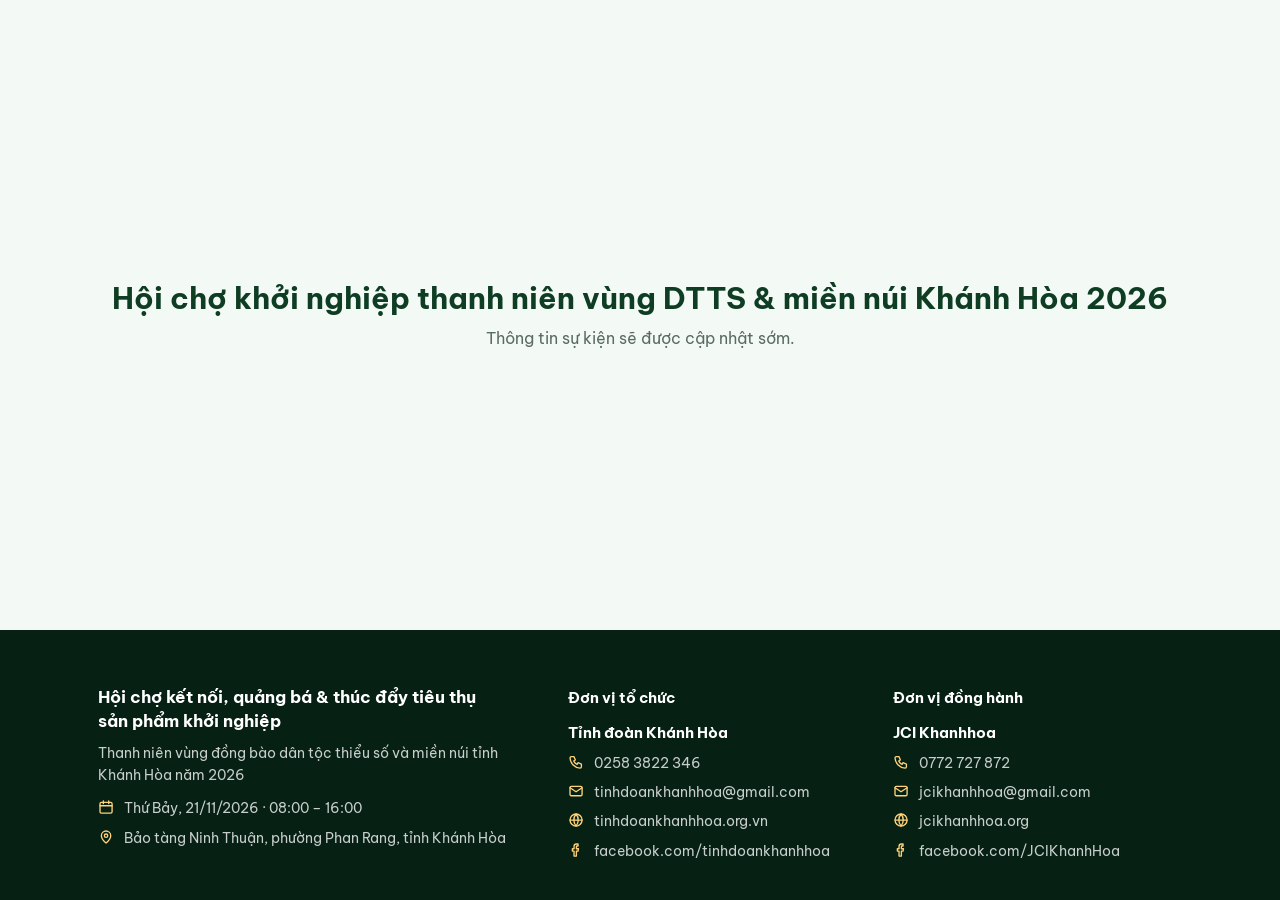
==== commit b6a511ae: "Lead cho từng gian hàng, trang quản lý của chủ gian hàng, chân trang đồng bộ - Form khách để lại thô" ====
--- a/index.html
+++ b/index.html
@@ -4,15 +4,69 @@
 <meta charset="utf-8">
 <meta name="viewport" content="width=device-width, initial-scale=1">
 <title>Hội chợ khởi nghiệp thanh niên vùng DTTS &amp; miền núi Khánh Hòa 2026</title>
+<link rel="preconnect" href="https://fonts.googleapis.com">
+<link rel="preconnect" href="https://fonts.gstatic.com" crossorigin>
+<link href="https://fonts.googleapis.com/css2?family=Be+Vietnam+Pro:wght@400;500;600;700;800&display=swap" rel="stylesheet">
+<link rel="stylesheet" href="/css/form.css">
 <style>
-  body{margin:0;min-height:100vh;display:grid;place-items:center;font-family:system-ui,sans-serif;background:#f6f3ec;color:#2b2b2b;text-align:center;padding:24px}
-  h1{font-size:1.4rem;margin:0 0 8px} p{margin:0;color:#666}
+  body{min-height:100vh;display:flex;flex-direction:column}
+  .home{flex:1;display:grid;place-items:center;text-align:center;padding:48px 20px}
+  .home h1{margin:0 0 8px;font-size:clamp(22px,4vw,30px);line-height:1.3;color:var(--g-900)}
+  .home p{margin:0;color:var(--muted)}
 </style>
 </head>
 <body>
-  <main>
+
+<main class="home">
+  <div>
     <h1>Hội chợ khởi nghiệp thanh niên vùng DTTS &amp; miền núi Khánh Hòa 2026</h1>
     <p>Thông tin sự kiện sẽ được cập nhật sớm.</p>
-  </main>
+  </div>
+</main>
+
+<footer>
+  <div class="wrap">
+    <div class="f-grid">
+      <div>
+        <div class="f-title">Hội chợ kết nối, quảng bá &amp; thúc đẩy tiêu thụ sản phẩm khởi nghiệp</div>
+        <p style="margin:8px 0 12px">Thanh niên vùng đồng bào dân tộc thiểu số và miền núi tỉnh Khánh Hòa năm 2026</p>
+        <ul>
+          <li><svg class="ico"><use href="#i-cal"/></svg><span>Thứ Bảy, 21/11/2026 · 08:00 – 16:00</span></li>
+          <li><svg class="ico"><use href="#i-pin"/></svg><span>Bảo tàng Ninh Thuận, phường Phan Rang, tỉnh Khánh Hòa</span></li>
+        </ul>
+      </div>
+      <div>
+        <h4>Đơn vị tổ chức</h4>
+        <ul>
+          <li><b class="org">Tỉnh đoàn Khánh Hòa</b></li>
+          <li><svg class="ico"><use href="#i-phone"/></svg><a href="tel:02583822346">0258 3822 346</a></li>
+          <li><svg class="ico"><use href="#i-mail"/></svg><a href="mailto:tinhdoankhanhhoa@gmail.com">tinhdoankhanhhoa@gmail.com</a></li>
+          <li><svg class="ico"><use href="#i-web"/></svg><a href="https://tinhdoankhanhhoa.org.vn" target="_blank" rel="noopener noreferrer">tinhdoankhanhhoa.org.vn</a></li>
+          <li><svg class="ico"><use href="#i-fb"/></svg><a href="https://www.facebook.com/tinhdoankhanhhoa" target="_blank" rel="noopener noreferrer">facebook.com/tinhdoankhanhhoa</a></li>
+        </ul>
+      </div>
+      <div>
+        <h4>Đơn vị đồng hành</h4>
+        <ul>
+          <li><b class="org">JCI Khanhhoa</b></li>
+          <li><svg class="ico"><use href="#i-phone"/></svg><a href="tel:0772727872">0772 727 872</a></li>
+          <li><svg class="ico"><use href="#i-mail"/></svg><a href="mailto:jcikhanhhoa@gmail.com">jcikhanhhoa@gmail.com</a></li>
+          <li><svg class="ico"><use href="#i-web"/></svg><a href="https://jcikhanhhoa.org/" target="_blank" rel="noopener noreferrer">jcikhanhhoa.org</a></li>
+          <li><svg class="ico"><use href="#i-fb"/></svg><a href="https://www.facebook.com/JCIKhanhHoa" target="_blank" rel="noopener noreferrer">facebook.com/JCIKhanhHoa</a></li>
+        </ul>
+      </div>
+    </div>
+  </div>
+</footer>
+
+<svg width="0" height="0" style="position:absolute" aria-hidden="true">
+  <symbol id="i-phone" viewBox="0 0 24 24"><path d="M5 4h4l2 5-2.5 1.5a11 11 0 0 0 5 5L15 13l5 2v4a2 2 0 0 1-2 2A16 16 0 0 1 3 6a2 2 0 0 1 2-2"/></symbol>
+  <symbol id="i-pin" viewBox="0 0 24 24"><path d="M12 21s-7-6.2-7-11a7 7 0 0 1 14 0c0 4.8-7 11-7 11z"/><circle cx="12" cy="10" r="2.5"/></symbol>
+  <symbol id="i-cal" viewBox="0 0 24 24"><rect x="3" y="5" width="18" height="16" rx="2"/><path d="M16 3v4M8 3v4M3 10h18"/></symbol>
+  <symbol id="i-fb" viewBox="0 0 24 24"><path d="M15 3h-2.5A3.5 3.5 0 0 0 9 6.5V10H6.5v3.5H9V21h3.5v-7.5H15l.6-3.5h-3.1V7a1 1 0 0 1 1-1H15z"/></symbol>
+  <symbol id="i-web" viewBox="0 0 24 24"><circle cx="12" cy="12" r="9"/><path d="M3 12h18M12 3a14 14 0 0 1 0 18M12 3a14 14 0 0 0 0 18"/></symbol>
+  <symbol id="i-mail" viewBox="0 0 24 24"><rect x="3" y="5" width="18" height="14" rx="2"/><path d="M3 7l9 6 9-6"/></symbol>
+</svg>
+
 </body>
 </html>
--- a/css/form.css
+++ b/css/form.css
@@ -0,0 +1,168 @@
+:root{
+  --g-950:#08291a; --g-900:#0f3d24; --g-800:#134d2e; --g-700:#17663a; --g-500:#22a35a; --g-100:#e3f4ea; --g-50:#f3faf6;
+  --gold:#f2b544; --gold-2:#d99a1e; --ink:#13241a; --muted:#5a6b61; --line:#dce9e1; --err:#c0392b; --err-bg:#fdf1ef;
+  --shadow:0 18px 50px -22px color-mix(in srgb,var(--g-950) 38%,transparent);
+}
+*{box-sizing:border-box}
+html{scroll-behavior:smooth;-webkit-text-size-adjust:100%}
+body{margin:0;font:16px/1.6 "Be Vietnam Pro",system-ui,-apple-system,"Segoe UI",Roboto,sans-serif;color:var(--ink);background:var(--g-50)}
+img{max-width:100%;display:block}
+a{color:inherit}
+[hidden]{display:none!important}
+.wrap{max-width:760px;margin:0 auto;padding:0 18px}
+.ic{width:1.15em;height:1.15em;flex:none;fill:none;stroke:currentColor;stroke-width:2.2;stroke-linecap:round;stroke-linejoin:round}
+
+/* ---------- đầu trang ---------- */
+.top{position:relative;color:#fff;overflow:hidden;padding:18px 0 78px}
+.top-bg{position:absolute;inset:0;width:100%;height:100%;object-fit:cover}
+.top::before{content:"";position:absolute;inset:0;z-index:1;background:linear-gradient(180deg,color-mix(in srgb,var(--g-950) 88%,transparent),color-mix(in srgb,var(--g-900) 82%,transparent))}
+.top-in{position:relative;z-index:2}
+.top-in{display:flex;flex-direction:column;align-items:flex-start}
+.brand{color:#fff;text-decoration:none;font-weight:700;font-size:15px}
+.chip{display:inline-block;margin:26px 0 10px;padding:6px 14px;border-radius:999px;font-size:13px;font-weight:600;background:rgba(255,255,255,.16);border:1px solid rgba(255,255,255,.3);-webkit-backdrop-filter:blur(10px);backdrop-filter:blur(10px)}
+.top h1{margin:0 0 10px;font-size:clamp(25px,6vw,36px);line-height:1.2;font-weight:800;letter-spacing:-.3px}
+.top p{margin:0;max-width:560px;color:rgba(255,255,255,.88);font-size:15.5px}
+
+.main{margin-top:-52px;position:relative;z-index:3;padding-bottom:40px}
+
+/* ---------- thanh bước ---------- */
+.stepper{list-style:none;margin:0 0 16px;padding:10px;display:flex;gap:6px;background:rgba(255,255,255,.92);-webkit-backdrop-filter:blur(14px);backdrop-filter:blur(14px);border:1px solid #fff;border-radius:18px;box-shadow:var(--shadow)}
+.st{flex:1;display:flex;align-items:center;justify-content:center;gap:8px;padding:8px 6px;border-radius:12px;color:var(--muted);font-size:14px;font-weight:600}
+.st .n{width:26px;height:26px;border-radius:50%;display:grid;place-items:center;flex:none;font-size:13px;font-weight:800;background:#e8eee9;color:var(--muted)}
+.st.active{background:var(--g-100);color:var(--g-900)}
+.st.active .n{background:var(--g-700);color:#fff}
+.st.done{color:var(--g-700);cursor:pointer}
+.st.done .n{background:var(--g-500);color:#fff}
+.st.done .n{font-size:0}.st.done .n::after{content:"✓";font-size:14px}
+@media(max-width:520px){.st .t{display:none}.st.active .t{display:inline;white-space:nowrap}}
+
+/* ---------- thẻ ---------- */
+.card{background:#fff;border:1px solid var(--line);border-radius:22px;padding:24px 22px;margin-bottom:16px;box-shadow:var(--shadow)}
+.card h2{margin:0 0 4px;font-size:20px;line-height:1.3;color:var(--g-900)}
+.card .opt{font-size:12px;font-weight:600;color:var(--muted);background:var(--g-100);border-radius:999px;padding:2px 10px;vertical-align:middle;margin-left:6px}
+.lead{margin:0 0 20px;color:var(--muted);font-size:14.5px}
+.grid2{display:grid;gap:0 16px;grid-template-columns:1fr 1fr}
+.grid3{display:grid;gap:14px;grid-template-columns:repeat(3,1fr)}
+@media(max-width:640px){.grid2,.grid3{grid-template-columns:1fr}}
+
+/* ---------- ô nhập ---------- */
+.field{margin-bottom:16px;min-width:0}
+label,.up-lbl{display:block;font-weight:600;font-size:14.5px;margin-bottom:6px;color:var(--g-900)}
+label i,.up-lbl i{font-style:normal;font-weight:400;color:var(--muted);font-size:13px}
+.req{color:var(--err)}
+input[type=text],input[type=tel],input[type=email],input[type=url],textarea{
+  width:100%;font:inherit;font-size:16px;color:var(--ink);background:#fbfdfc;border:1.5px solid var(--line);border-radius:14px;padding:12px 14px;min-height:48px;transition:border-color .15s,box-shadow .15s,background .15s}
+textarea{resize:vertical;line-height:1.55}
+input::placeholder,textarea::placeholder{color:#9aaaa0}
+input:focus,textarea:focus{outline:0;border-color:var(--g-500);background:#fff;box-shadow:0 0 0 4px color-mix(in srgb,var(--g-500) 15%,transparent)}
+input.bad,textarea.bad{border-color:var(--err);background:var(--err-bg)}
+.meta{display:flex;justify-content:space-between;gap:10px;min-height:18px;margin-top:4px;font-size:12.5px}
+.err{color:var(--err);font-weight:500}
+.cnt{margin-left:auto;color:#8a998f;white-space:nowrap}
+.chips{display:flex;flex-wrap:wrap;gap:6px;margin-top:8px}
+.chip-s{font:inherit;font-size:13px;font-weight:600;color:var(--g-700);background:var(--g-100);border:1px solid transparent;border-radius:999px;padding:5px 12px;cursor:pointer;transition:all .15s}
+.chip-s:hover{border-color:var(--g-500);background:#fff}
+.pair{display:grid;grid-template-columns:2fr 3fr;gap:8px}
+.hp{position:absolute;left:-9999px;width:1px;height:1px;overflow:hidden}
+
+/* ---------- màu chủ đạo ---------- */
+.themes{display:flex;flex-wrap:wrap;gap:8px}
+.theme{position:relative;font:inherit;font-size:14.5px;font-weight:700;color:#fff;background:var(--c);border:0;border-radius:999px;padding:10px 20px;min-height:44px;cursor:pointer;opacity:.62;transition:opacity .15s,transform .12s,box-shadow .15s}
+.theme:hover{opacity:.9}
+.theme:active{transform:scale(.97)}
+.theme.on{opacity:1;padding-left:38px;box-shadow:0 0 0 3px #fff,0 0 0 5px var(--c)}
+.theme.on::before{content:"✓";position:absolute;left:16px;top:50%;transform:translateY(-50%);font-size:15px}
+
+/* ---------- tải ảnh ---------- */
+.drop{display:flex;flex-direction:column;align-items:center;justify-content:center;gap:6px;min-height:104px;margin:0;border:2px dashed #b9d2c3;border-radius:16px;background:#fbfdfc;color:var(--g-700);font-size:14px;font-weight:600;cursor:pointer;transition:all .15s;text-align:center;padding:10px}
+.drop .ic{width:26px;height:26px}
+.drop:hover{border-color:var(--g-500);background:var(--g-100)}
+.pv{position:relative;display:flex;align-items:center;gap:12px;border:1.5px solid var(--line);border-radius:16px;padding:10px;background:#fbfdfc;min-height:104px}
+.pv img{width:72px;height:72px;object-fit:cover;border-radius:12px;background:#e8eee9;flex:none}
+.pv-i{display:flex;flex-direction:column;min-width:0;font-size:13px}
+.pv-i .nm{color:var(--muted)}
+.pv-i .st{font-weight:600;color:var(--g-700);display:flex;align-items:center;gap:6px}
+.pv.err{border-color:var(--err);background:var(--err-bg)}.pv.err .st{color:var(--err)}
+.x{position:absolute;top:6px;right:6px;width:28px;height:28px;border:0;border-radius:50%;background:#fff;color:var(--muted);font-size:18px;line-height:1;cursor:pointer;box-shadow:0 1px 4px rgba(0,0,0,.18)}
+.x:hover{color:var(--err)}
+
+/* ---------- sản phẩm ---------- */
+.prod{border:1.5px solid var(--line);border-radius:18px;padding:18px 16px 4px;margin-bottom:14px;background:#fcfefd}
+.prod-h{display:flex;align-items:center;justify-content:space-between;margin-bottom:12px}
+.prod-h b{color:var(--g-900);font-size:15px}
+.rm{font:inherit;font-size:13px;font-weight:600;color:var(--err);background:transparent;border:0;cursor:pointer;padding:4px 8px;border-radius:8px}
+.rm:hover{background:var(--err-bg)}
+.add{width:100%;display:flex;align-items:center;justify-content:center;gap:8px;font:inherit;font-weight:700;font-size:15px;color:var(--g-700);background:transparent;border:2px dashed #b9d2c3;border-radius:16px;padding:14px;cursor:pointer;transition:all .15s}
+.add:hover{background:var(--g-100);border-color:var(--g-500)}
+.limit{margin:12px 0 0;padding:10px 14px;border-radius:12px;background:#fff7e3;color:#7a5a0d;font-size:13.5px}
+
+/* ---------- xem lại ---------- */
+.rv{border:1px solid var(--line);border-radius:16px;padding:14px 16px;margin-bottom:12px;background:#fcfefd}
+.rv h3{margin:0 0 8px;font-size:13px;letter-spacing:.6px;text-transform:uppercase;color:var(--g-700)}
+.rv-r{display:flex;justify-content:space-between;gap:14px;padding:6px 0;border-top:1px solid #edf3ef;font-size:14.5px}
+.rv-r:first-of-type{border-top:0}
+.rv-r span{color:var(--muted);flex:none}
+.rv-r b{font-weight:600;text-align:right;overflow-wrap:anywhere}
+.rv-r.col{flex-direction:column;gap:4px}.rv-r.col p{margin:0;white-space:pre-wrap;overflow-wrap:anywhere;color:var(--ink);max-height:7.5em;overflow:auto}
+.dot{display:inline-block;width:12px;height:12px;border-radius:50%;margin-right:6px;vertical-align:-1px}
+.pills{display:flex;flex-wrap:wrap;gap:8px}
+.pill{display:inline-block;font-size:12.5px;font-weight:600;border-radius:999px;padding:3px 10px;background:#eef2ef;color:var(--muted)}
+.pill.on{background:var(--g-100);color:var(--g-700)}
+.rv-p{display:flex;flex-wrap:wrap;align-items:center;gap:4px 12px;padding:8px 0;border-top:1px solid #edf3ef;font-size:14.5px}
+.rv-p:first-of-type{border-top:0}.rv-p span:not(.pill){color:var(--muted)}
+
+.consent{display:flex;align-items:flex-start;gap:12px;margin:18px 0 0;padding:14px;border-radius:14px;background:var(--g-100);font-weight:500;font-size:14.5px;cursor:pointer}
+.consent input{width:22px;height:22px;flex:none;margin-top:2px;accent-color:var(--g-700)}
+.alert{margin-top:12px;padding:12px 14px;border-radius:12px;background:var(--err-bg);border:1px solid #f1c3bc;color:var(--err);font-size:14px;font-weight:500}
+
+/* ---------- nút ---------- */
+.bar{position:sticky;bottom:0;z-index:20;display:flex;justify-content:space-between;gap:12px;margin:0 -18px;padding:12px 18px calc(12px + env(safe-area-inset-bottom));background:rgba(243,250,246,.9);-webkit-backdrop-filter:blur(12px);backdrop-filter:blur(12px);border-top:1px solid var(--line)}
+.bar>span{flex:1}
+.btn{display:inline-flex;align-items:center;justify-content:center;gap:8px;font:inherit;font-size:15.5px;font-weight:700;border:0;border-radius:999px;padding:13px 24px;min-height:50px;cursor:pointer;text-decoration:none;transition:transform .12s,box-shadow .15s,opacity .15s}
+.btn:active{transform:scale(.97)}
+.btn:disabled{opacity:.65;cursor:default}
+.btn-main{color:#fff;background:linear-gradient(135deg,var(--g-500),var(--g-700));box-shadow:0 12px 26px -10px color-mix(in srgb,var(--g-700) 85%,transparent)}
+.btn-gold{color:#3a2604;background:linear-gradient(135deg,#ffd27a,var(--gold) 45%,var(--gold-2));box-shadow:0 12px 26px -10px rgba(217,154,30,.8)}
+.btn-ghost{color:var(--g-700);background:#fff;border:1.5px solid var(--line)}
+.bar .btn-main,.bar .btn-gold{flex:1;max-width:340px;margin-left:auto}
+.spin{display:none;width:18px;height:18px;border-radius:50%;border:2.5px solid rgba(58,38,4,.25);border-top-color:#3a2604;animation:sp .7s linear infinite}
+.spin.dark{display:inline-block;width:14px;height:14px;border:2px solid #c6dccd;border-top-color:var(--g-700)}
+.loading .spin{display:inline-block}
+@keyframes sp{to{transform:rotate(360deg)}}
+
+/* ---------- thành công ---------- */
+.done{text-align:center;padding:38px 24px}
+.tick{width:72px;height:72px;margin:0 auto 14px;border-radius:50%;display:grid;place-items:center;background:var(--g-100)}
+.tick svg{width:38px;height:38px;fill:none;stroke:var(--g-700);stroke-width:3;stroke-linecap:round;stroke-linejoin:round}
+.done p{color:var(--muted);margin:10px auto 0;max-width:460px}
+.done .note{font-size:13px;background:#fff7e3;color:#7a5a0d;border-radius:10px;padding:8px 12px}
+.linkbox{margin:20px auto 0;max-width:480px;padding:14px;border-radius:16px;background:var(--g-100);text-align:left}
+.linkbox-t{font-weight:700;font-size:14px;color:var(--g-900);margin-bottom:8px}
+.linkbox-row{display:flex;gap:8px}
+.linkbox-row input{flex:1;min-width:0;font-size:14px;background:#fff}
+.linkbox-row .btn{min-height:48px;padding:10px 16px;font-size:14px;flex:none}
+.linkbox-n{margin-top:8px;font-size:12.5px;color:var(--muted)}
+.done-act{display:flex;gap:10px;justify-content:center;flex-wrap:wrap;margin-top:22px}
+
+#toast{position:fixed;left:50%;bottom:92px;transform:translate(-50%,20px);z-index:60;max-width:calc(100% - 36px);padding:12px 18px;border-radius:14px;background:var(--g-950);color:#fff;font-size:14px;font-weight:500;opacity:0;pointer-events:none;transition:all .25s;box-shadow:var(--shadow)}
+#toast.show{opacity:1;transform:translate(-50%,0)}
+
+/* ---------- chân trang (giống trang gian hàng) ---------- */
+  footer{background:color-mix(in srgb,var(--g-950) 78%,#000);color:rgba(255,255,255,.78);padding:56px 0 30px;font-size:14px}
+  .f-grid{display:grid;grid-template-columns:1.5fr 1fr 1fr;gap:36px}
+  .f-title{color:#fff;font-weight:700;font-size:17px;line-height:1.4;max-width:380px}
+  footer .org{color:#fff;font-size:15px}
+  footer .todo{opacity:.55;font-style:italic}
+  footer h4{color:#fff;margin:0 0 12px;font-size:15px}
+    footer a{text-decoration:none}footer a:hover{color:#fff}
+  footer ul{list-style:none;margin:0;padding:0}
+  footer li{margin:9px 0;display:flex;gap:10px;align-items:flex-start;line-height:1.45}
+  footer li .ico{margin-top:1px;color:#ffd27a}
+  .f-bottom{border-top:1px solid rgba(255,255,255,.12);margin-top:36px;padding-top:18px;display:flex;flex-wrap:wrap;gap:10px;justify-content:space-between;font-size:12.5px;color:rgba(255,255,255,.55)}
+footer .wrap{max-width:1120px}
+.ico{width:1.15em;height:1.15em;flex:none;fill:none;stroke:currentColor;stroke-width:2;stroke-linecap:round;stroke-linejoin:round}
+@media(max-width:900px){.f-grid{grid-template-columns:1fr 1fr;gap:26px}.f-grid>div:first-child{grid-column:1/-1}}
+@media(max-width:560px){.f-grid{grid-template-columns:1fr}}
+
+@media(max-width:520px){.card{padding:20px 16px;border-radius:20px}.pair{grid-template-columns:1fr}.btn{padding:13px 18px}}
+@media(prefers-reduced-motion:reduce){*{transition:none!important;animation-duration:.01ms!important}html{scroll-behavior:auto}}
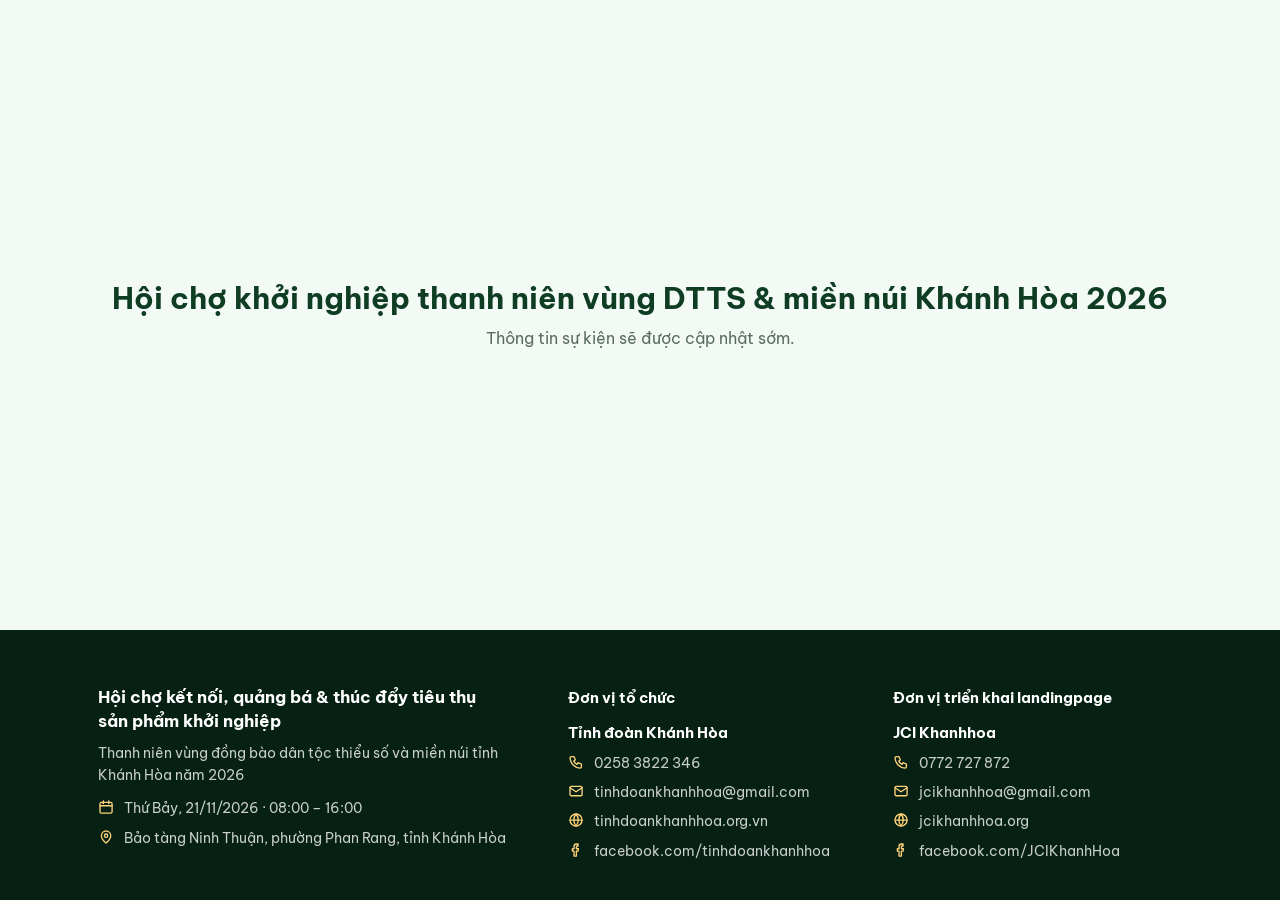
==== commit ab13e764: "Sửa nội dung thẻ chương trình, tiêu đề không rớt chữ, thêm trang 404 chung - Thẻ 01 thêm "sản phẩm c" ====
--- a/index.html
+++ b/index.html
@@ -46,7 +46,7 @@
         </ul>
       </div>
       <div>
-        <h4>Đơn vị đồng hành</h4>
+        <h4>Đơn vị triển khai landingpage</h4>
         <ul>
           <li><b class="org">JCI Khanhhoa</b></li>
           <li><svg class="ico"><use href="#i-phone"/></svg><a href="tel:0772727872">0772 727 872</a></li>
--- a/css/form.css
+++ b/css/form.css
@@ -27,10 +27,10 @@
 
 /* ---------- thanh bước ---------- */
 .stepper{list-style:none;margin:0 0 16px;padding:10px;display:flex;gap:6px;background:rgba(255,255,255,.92);-webkit-backdrop-filter:blur(14px);backdrop-filter:blur(14px);border:1px solid #fff;border-radius:18px;box-shadow:var(--shadow)}
-.st{flex:1;display:flex;align-items:center;justify-content:center;gap:8px;padding:8px 6px;border-radius:12px;color:var(--muted);font-size:14px;font-weight:600}
-.st .n{width:26px;height:26px;border-radius:50%;display:grid;place-items:center;flex:none;font-size:13px;font-weight:800;background:#e8eee9;color:var(--muted)}
-.st.active{background:var(--g-100);color:var(--g-900)}
-.st.active .n{background:var(--g-700);color:#fff}
+.st{flex:1;display:flex;align-items:center;justify-content:center;gap:8px;padding:8px 6px;border-radius:12px;color:var(--muted);font-size:14px;font-weight:600;transition:background .3s ease,color .3s ease,box-shadow .3s ease}
+.st .n{width:26px;height:26px;border-radius:50%;display:grid;place-items:center;flex:none;font-size:13px;font-weight:800;background:#e8eee9;color:var(--muted);transition:background .3s ease,color .3s ease}
+.st.active{background:var(--g-700);color:#fff;box-shadow:0 8px 18px -10px color-mix(in srgb,var(--g-700) 90%,transparent)}
+.st.active .n{background:rgba(255,255,255,.22);color:#fff}
 .st.done{color:var(--g-700);cursor:pointer}
 .st.done .n{background:var(--g-500);color:#fff}
 .st.done .n{font-size:0}.st.done .n::after{content:"✓";font-size:14px}
@@ -51,10 +51,10 @@
 label i,.up-lbl i{font-style:normal;font-weight:400;color:var(--muted);font-size:13px}
 .req{color:var(--err)}
 input[type=text],input[type=tel],input[type=email],input[type=url],textarea{
-  width:100%;font:inherit;font-size:16px;color:var(--ink);background:#fbfdfc;border:1.5px solid var(--line);border-radius:14px;padding:12px 14px;min-height:48px;transition:border-color .15s,box-shadow .15s,background .15s}
+  width:100%;font:inherit;font-size:16px;color:var(--ink);background:#e6f5ec;border:1.5px solid #bfe0cb;border-radius:14px;padding:12px 14px;min-height:48px;transition:border-color .15s,box-shadow .15s,background .15s}
 textarea{resize:vertical;line-height:1.55}
-input::placeholder,textarea::placeholder{color:#9aaaa0}
-input:focus,textarea:focus{outline:0;border-color:var(--g-500);background:#fff;box-shadow:0 0 0 4px color-mix(in srgb,var(--g-500) 15%,transparent)}
+input::placeholder,textarea::placeholder{color:#7f9a89;font-size:14.5px}
+input:focus,textarea:focus{outline:0;border-color:var(--g-500);background:#f1faf5;box-shadow:0 0 0 4px color-mix(in srgb,var(--g-500) 15%,transparent)}
 input.bad,textarea.bad{border-color:var(--err);background:var(--err-bg)}
 .meta{display:flex;justify-content:space-between;gap:10px;min-height:18px;margin-top:4px;font-size:12.5px}
 .err{color:var(--err);font-weight:500}
@@ -108,8 +108,25 @@
 .pills{display:flex;flex-wrap:wrap;gap:8px}
 .pill{display:inline-block;font-size:12.5px;font-weight:600;border-radius:999px;padding:3px 10px;background:#eef2ef;color:var(--muted)}
 .pill.on{background:var(--g-100);color:var(--g-700)}
-.rv-p{display:flex;flex-wrap:wrap;align-items:center;gap:4px 12px;padding:8px 0;border-top:1px solid #edf3ef;font-size:14.5px}
-.rv-p:first-of-type{border-top:0}.rv-p span:not(.pill){color:var(--muted)}
+.rv-imgs{display:flex;flex-wrap:wrap;gap:14px}
+.rv-img{display:flex;flex-direction:column;align-items:center;gap:5px;width:92px}
+.rv-img img,.rv-img.def span{width:92px;height:68px;object-fit:cover;border-radius:12px;border:1px solid var(--line);background:#e8eee9}
+.rv-img.fit img{object-fit:contain;background:#fff}
+.rv-img.def span{display:grid;place-items:center;border:1.5px dashed #b9d2c3;background:#f4faf6;color:var(--muted);font-size:12px;font-weight:600}
+.rv-img small{font-size:12.5px;font-weight:600;color:var(--muted);text-align:center}
+.rv-p{display:flex;align-items:center;gap:12px;padding:9px 0;border-top:1px solid #edf3ef;font-size:14.5px}
+.rv-p:first-of-type{border-top:0}
+.rv-pi{display:flex;flex-direction:column;gap:1px;min-width:0}.rv-pi b{overflow-wrap:anywhere}.rv-pi span{color:var(--muted)}
+.rv-th{width:56px;height:56px;flex:none;object-fit:cover;border-radius:12px;border:1px solid var(--line);background:#e8eee9}
+.rv-th.def{display:grid;place-items:center;border:1.5px dashed #b9d2c3;background:#f4faf6;color:var(--muted);font-size:11px;font-weight:600;text-align:center}
+
+/* ---------- chuyển bước: bước cũ mờ dần, bước mới trượt vào ---------- */
+.main{overflow-x:clip}
+.step.leaving{opacity:0;transform:translateY(8px);transition:opacity .18s ease,transform .18s ease}
+.step.enter-fwd{animation:stepIn .4s cubic-bezier(.2,.7,.2,1) both}
+.step.enter-back{animation:stepInBack .4s cubic-bezier(.2,.7,.2,1) both}
+@keyframes stepIn{from{opacity:0;transform:translateX(30px)}to{opacity:1;transform:none}}
+@keyframes stepInBack{from{opacity:0;transform:translateX(-30px)}to{opacity:1;transform:none}}
 
 .consent{display:flex;align-items:flex-start;gap:12px;margin:18px 0 0;padding:14px;border-radius:14px;background:var(--g-100);font-weight:500;font-size:14.5px;cursor:pointer}
 .consent input{width:22px;height:22px;flex:none;margin-top:2px;accent-color:var(--g-700)}
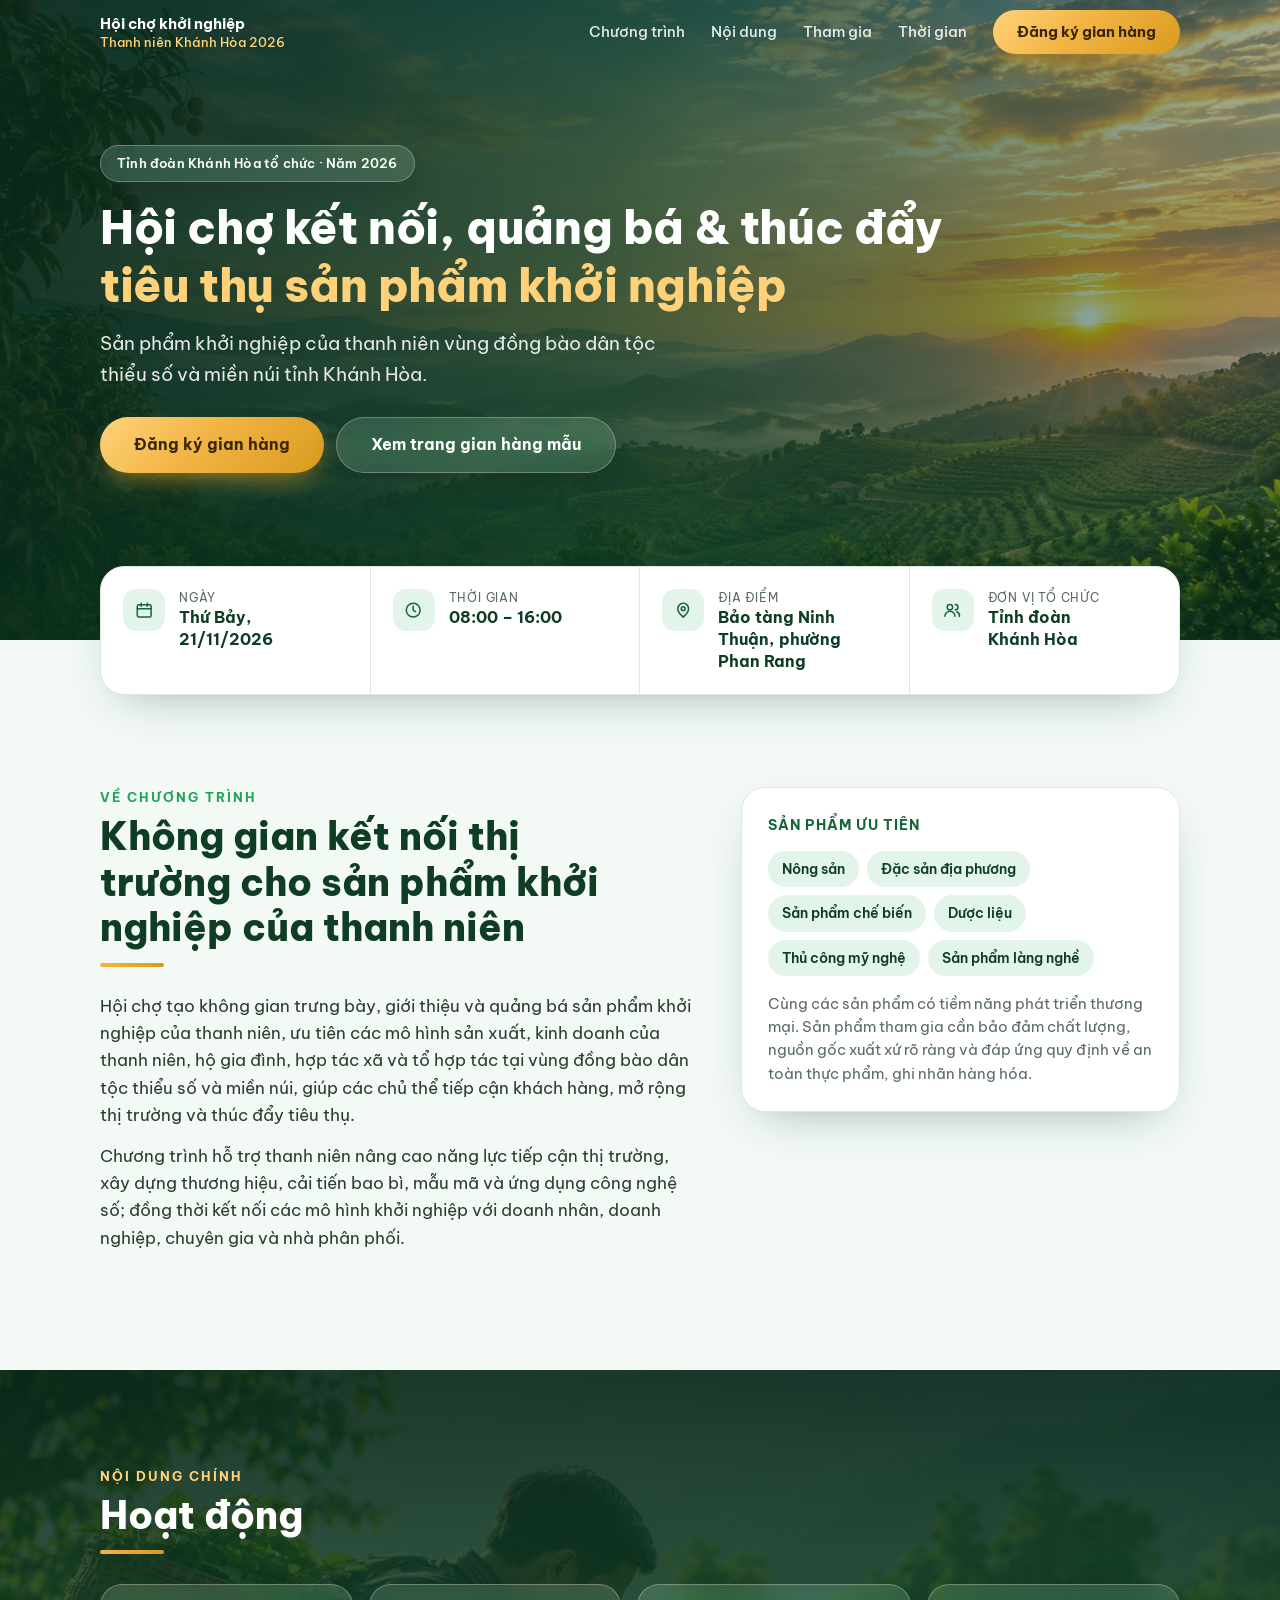
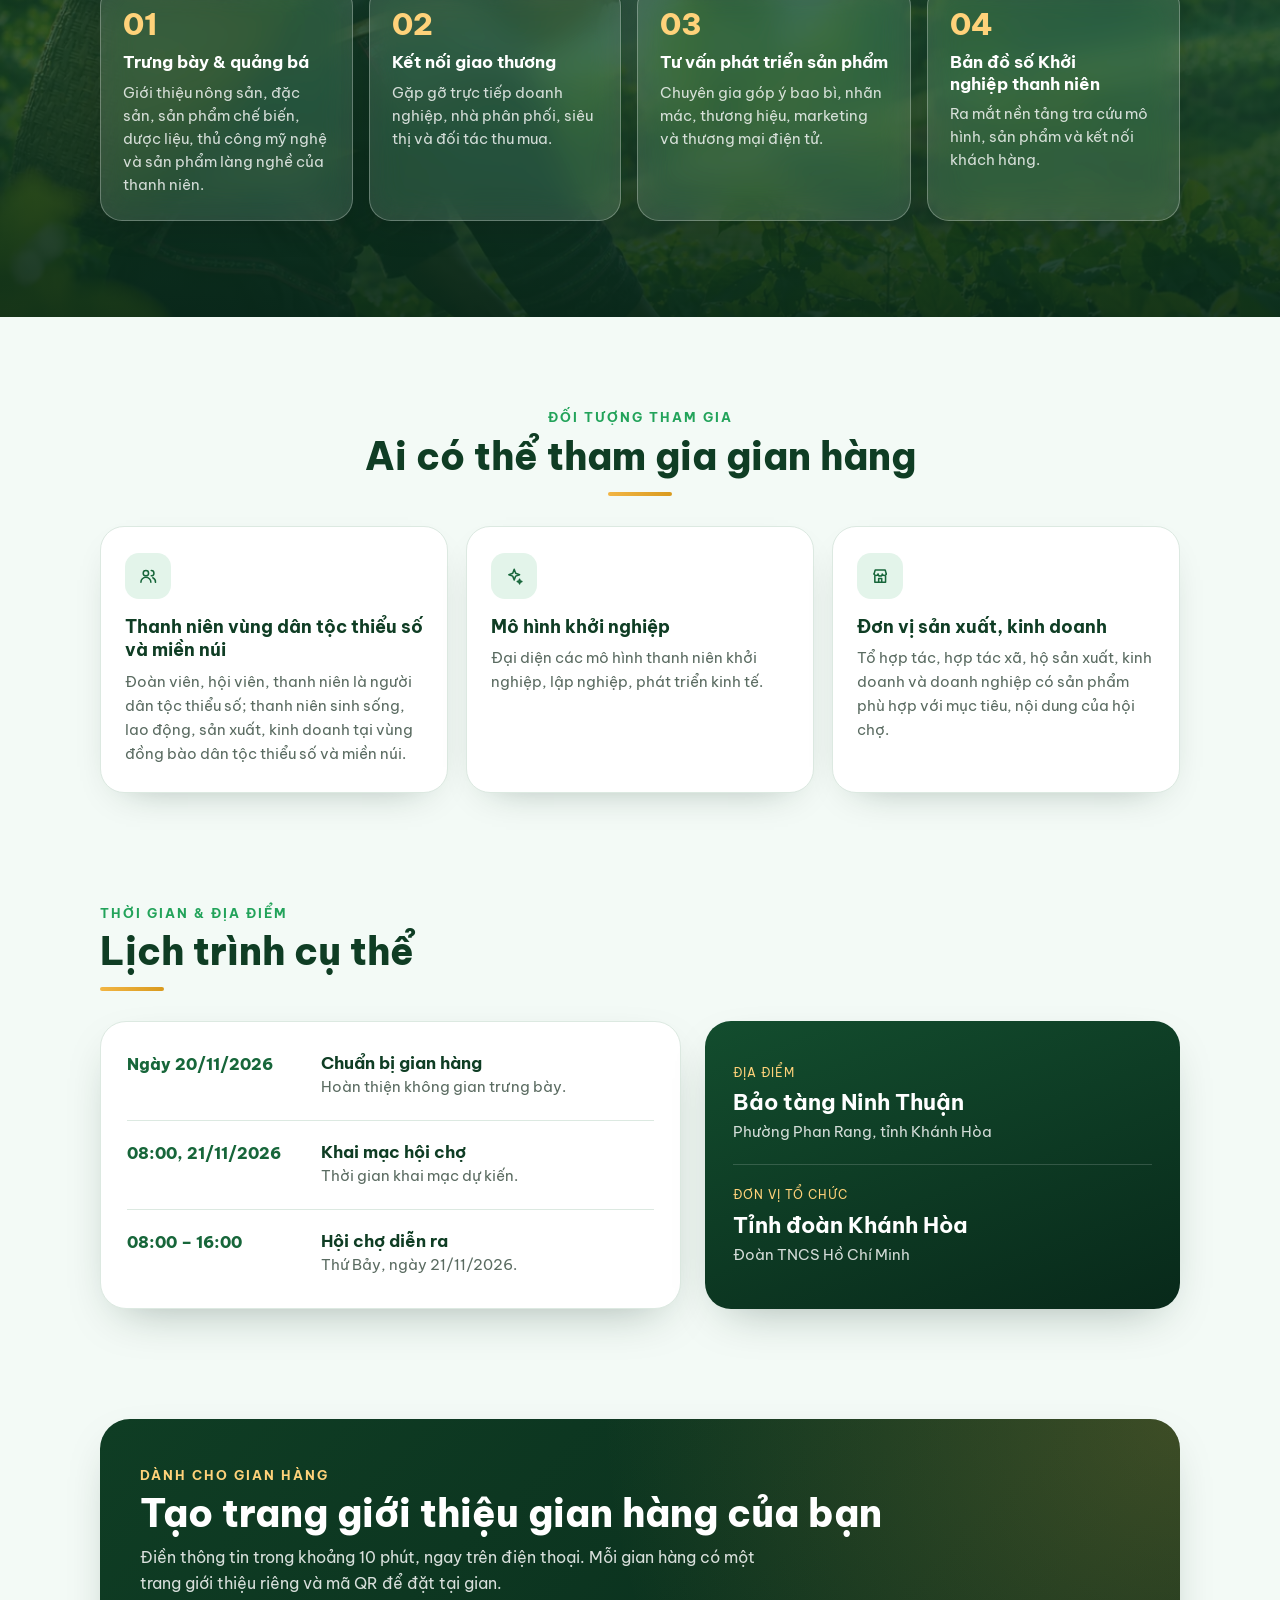
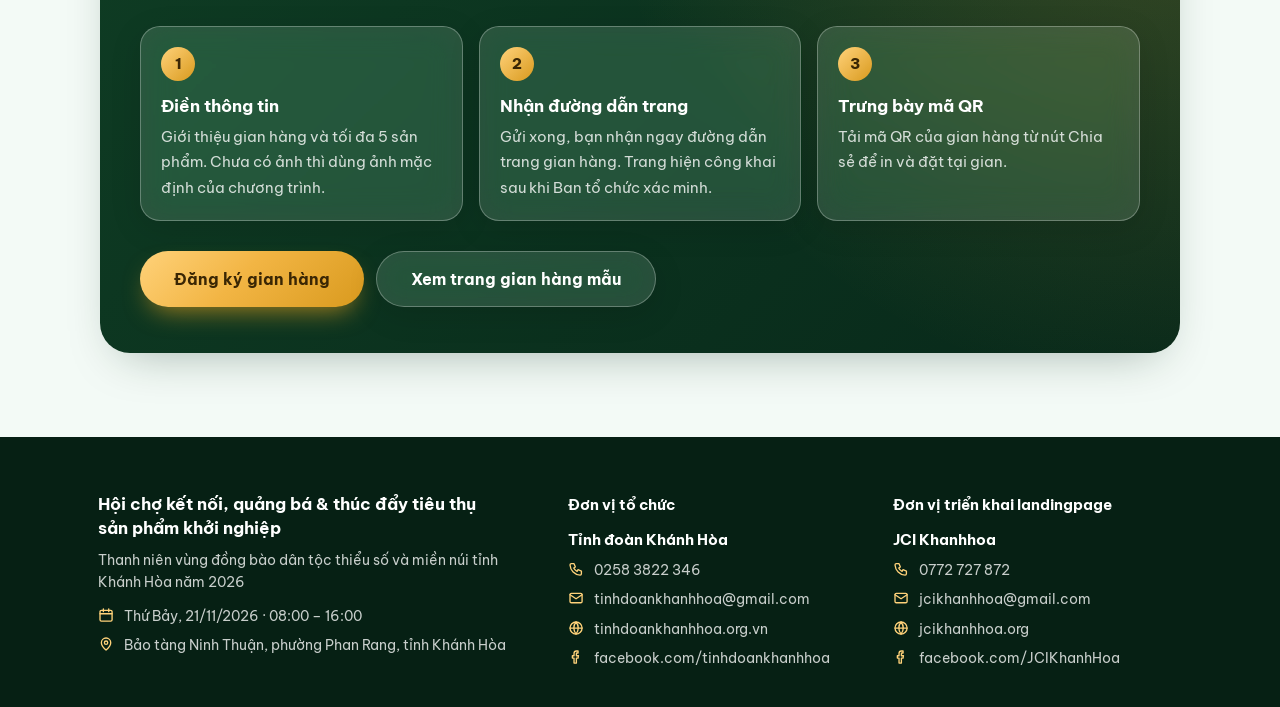
==== commit e681be8d: "Làm lại trang chủ, thêm nút Trang chủ ở các trang, chỉnh nút vàng - Trang chủ mới theo ngôn ngữ tran" ====
--- a/index.html
+++ b/index.html
@@ -3,25 +3,287 @@
 <head>
 <meta charset="utf-8">
 <meta name="viewport" content="width=device-width, initial-scale=1">
-<title>Hội chợ khởi nghiệp thanh niên vùng DTTS &amp; miền núi Khánh Hòa 2026</title>
+<title>Hội chợ Khởi nghiệp Thanh niên vùng DTTS &amp; Miền núi tỉnh Khánh Hòa 2026</title>
+<meta name="description" content="Hội chợ kết nối, quảng bá và thúc đẩy tiêu thụ sản phẩm khởi nghiệp của thanh niên vùng đồng bào dân tộc thiểu số và miền núi tỉnh Khánh Hòa năm 2026. Thứ Bảy, 21/11/2026 tại Bảo tàng Ninh Thuận.">
 <link rel="preconnect" href="https://fonts.googleapis.com">
 <link rel="preconnect" href="https://fonts.gstatic.com" crossorigin>
 <link href="https://fonts.googleapis.com/css2?family=Be+Vietnam+Pro:wght@400;500;600;700;800&display=swap" rel="stylesheet">
 <link rel="stylesheet" href="/css/form.css">
 <style>
-  body{min-height:100vh;display:flex;flex-direction:column}
-  .home{flex:1;display:grid;place-items:center;text-align:center;padding:48px 20px}
-  .home h1{margin:0 0 8px;font-size:clamp(22px,4vw,30px);line-height:1.3;color:var(--g-900)}
-  .home p{margin:0;color:var(--muted)}
+  /* Trang chủ: cùng ngôn ngữ thiết kế với trang gian hàng (xanh lá + vàng, kính mờ, bo góc lớn, biểu tượng một màu).
+     Token màu, nút, chân trang lấy từ /css/form.css; phần dưới chỉ là bố cục riêng của trang chủ. */
+  .h-wrap{max-width:1120px;margin:0 auto;padding:0 20px}
+  .glass{background:rgba(255,255,255,.14);-webkit-backdrop-filter:blur(16px) saturate(150%);backdrop-filter:blur(16px) saturate(150%);border:1px solid rgba(255,255,255,.28);box-shadow:0 8px 32px rgba(0,0,0,.12)}
+  .reveal{opacity:0;transform:translateY(24px);transition:opacity .7s ease,transform .7s ease}
+  .reveal.in{opacity:1;transform:none}
+  section{scroll-margin-top:72px}
+
+  /* ---------- thanh đầu trang ---------- */
+  .h-nav{position:sticky;top:0;z-index:50;transition:background .3s,box-shadow .3s}
+  .h-nav .in{display:flex;align-items:center;gap:18px;height:64px}
+  .h-brand{display:flex;flex-direction:column;line-height:1.2;text-decoration:none;color:#fff;min-width:0}
+  .h-brand b{font-size:15px;font-weight:700;white-space:nowrap;overflow:hidden;text-overflow:ellipsis}
+  .h-brand small{margin-top:2px;font-size:12.5px;font-weight:500;color:#ffd27a}
+  .h-nav.solid{background:rgba(15,61,36,.84);-webkit-backdrop-filter:blur(14px);backdrop-filter:blur(14px);box-shadow:0 6px 24px rgba(0,0,0,.18)}
+  .h-links{margin-left:auto;display:flex;align-items:center;gap:26px}
+  .h-links a{color:rgba(255,255,255,.88);text-decoration:none;font-weight:500;font-size:15px}
+  .h-links a:not(.btn):hover{color:#fff}
+  .h-links .btn{min-height:44px;padding:0 24px;font-size:15px;font-weight:700;color:#3a2604;white-space:nowrap;gap:0}
+  @media(max-width:860px){.h-links a:not(.btn){display:none}.h-links{margin-left:auto}}
+  @media(max-width:520px){.h-more{display:none}.h-brand b{font-size:14px}}
+  @media(max-width:420px){.h-brand small{display:none}.h-links .btn{min-height:42px;padding:0 20px}}
+
+  /* ---------- banner ---------- */
+  .h-hero{position:relative;margin-top:-64px;padding:128px 0 150px;color:#fff;overflow:hidden;min-height:640px;display:flex;align-items:center}
+  .h-hero .bg{position:absolute;inset:0;width:100%;height:100%;object-fit:cover;z-index:0}
+  .h-hero::before{content:"";position:absolute;inset:0;z-index:1;background:linear-gradient(100deg,rgba(8,41,26,.93) 0%,rgba(15,61,36,.8) 46%,rgba(15,61,36,.32) 100%),linear-gradient(0deg,rgba(8,41,26,.6),transparent 42%)}
+  .h-hero .h-wrap{position:relative;z-index:2;width:100%}
+  .h-chip{display:inline-flex;align-items:center;border-radius:999px;padding:7px 16px;font-size:13px;font-weight:600;letter-spacing:.2px}
+  /* tiêu đề 2 câu, mỗi câu một dòng (câu thứ hai màu vàng); hẹp màn hình thì từng câu tự xuống dòng cân đều */
+  .h-hero h1{margin:18px 0 16px;max-width:980px;font-size:clamp(26px,4.3vw,46px);line-height:1.18;font-weight:800;letter-spacing:-.4px}
+  .h-hero h1 .l{display:block;text-wrap:balance}
+  .h-hero h1 .gold{margin-top:4px;color:#ffd27a}
+  .h-sub{margin:0 0 28px;max-width:600px;font-size:clamp(16px,2.2vw,19px);color:rgba(255,255,255,.88)}
+  .h-actions{display:flex;flex-wrap:wrap;gap:12px}
+  .h-btn-glass,.h-btn-glass:hover{color:#fff}
+  .h-hero .btn,.h-cta-act .btn{min-height:56px;padding:0 34px;font-size:16px}
+  /* nút vàng: hover chỉ sáng nền nhẹ, giữ nguyên màu chữ */
+  .btn-gold{transition:filter .18s,transform .12s,box-shadow .18s}
+  .btn-gold:hover{filter:brightness(1.07) saturate(1.05);color:#3a2604;box-shadow:0 14px 30px -10px rgba(217,154,30,.9)}
+  .h-btn-glass:hover{background:rgba(255,255,255,.22)}
+
+  /* ---------- thẻ thông tin ngay dưới banner ---------- */
+  .h-facts{position:relative;z-index:4;margin-top:-74px}
+  .h-facts-in{display:grid;grid-template-columns:repeat(4,1fr);background:#fff;border:1px solid var(--line);border-radius:24px;box-shadow:var(--shadow);overflow:hidden}
+  .h-fact{display:flex;gap:14px;align-items:flex-start;padding:22px 22px;border-right:1px solid var(--line)}
+  .h-fact:last-child{border-right:0}
+  .h-fact .ic{width:42px;height:42px;border-radius:13px;display:grid;place-items:center;flex:none;background:var(--g-100);color:var(--g-700)}
+  .h-fact small{display:block;font-size:11.5px;letter-spacing:.8px;text-transform:uppercase;color:var(--muted)}
+  .h-fact b{text-wrap:balance;display:block;font-size:15.5px;line-height:1.4;color:var(--g-900);font-weight:700}
+  @media(max-width:960px){.h-facts-in{grid-template-columns:1fr 1fr}.h-fact:nth-child(2){border-right:0}.h-fact:nth-child(-n+2){border-bottom:1px solid var(--line)}}
+  @media(max-width:520px){.h-facts-in{grid-template-columns:1fr}.h-fact{border-right:0;border-bottom:1px solid var(--line)}.h-fact:last-child{border-bottom:0}}
+
+  /* ---------- tiêu đề section ---------- */
+  .h-kicker{display:block;color:var(--g-500);font-weight:700;font-size:13px;letter-spacing:2px;text-transform:uppercase}
+  .h-title{margin:6px 0 12px;font-size:clamp(26px,4vw,38px);line-height:1.2;color:var(--g-900);font-weight:800;text-wrap:balance}
+  .h-bar{width:64px;height:4px;border-radius:4px;margin:0 0 26px;background:linear-gradient(90deg,var(--gold),var(--gold-2))}
+  .h-center{text-align:center}.h-center .h-bar{margin-left:auto;margin-right:auto}
+  .h-dark .h-title{color:#fff}.h-dark .h-kicker{color:#ffd27a}
+
+  /* ---------- về chương trình ---------- */
+  .h-about{padding:92px 0 20px}
+  .h-about-grid{display:grid;grid-template-columns:1.15fr .85fr;gap:48px;align-items:start}
+  .h-about p{margin:0 0 14px;font-size:17px;color:#2b3d32}
+  .h-aside{border-radius:24px;padding:26px;background:#fff;border:1px solid var(--line);box-shadow:var(--shadow)}
+  .h-aside h3{margin:0 0 14px;font-size:14px;letter-spacing:1px;text-transform:uppercase;color:var(--g-700)}
+  .h-tags{display:flex;flex-wrap:wrap;gap:8px}
+  .h-tags span{padding:7px 14px;border-radius:999px;background:var(--g-100);color:var(--g-900);font-weight:600;font-size:14px}
+  .h-aside p{margin:16px 0 0;font-size:14.5px;color:var(--muted)}
+  @media(max-width:900px){.h-about-grid{grid-template-columns:1fr;gap:28px}}
+
+  /* ---------- nội dung chính ---------- */
+  .h-dark{position:relative;margin-top:84px;padding:96px 0;color:#fff;overflow:hidden;background:var(--g-950)}
+  .h-dark .bg{position:absolute;inset:0;width:100%;height:100%;object-fit:cover;z-index:0}
+  .h-dark::before{content:"";position:absolute;inset:0;z-index:1;background:linear-gradient(180deg,rgba(8,41,26,.9) 0%,rgba(15,61,36,.8) 50%,rgba(8,41,26,.92) 100%)}
+  .h-dark .h-wrap{position:relative;z-index:2}
+  .h-pillars{display:grid;grid-template-columns:repeat(4,1fr);gap:16px;margin-top:30px}
+  .h-pl{border-radius:22px;padding:24px 22px}
+  .h-pl .n{font-weight:800;font-size:30px;color:#ffd27a;line-height:1}
+  .h-pl h3{margin:12px 0 8px;font-size:16.5px;line-height:1.3;text-wrap:balance}
+  .h-pl p{margin:0;font-size:14.5px;color:rgba(255,255,255,.8);text-wrap:pretty}
+  @media(min-width:1100px){.h-pl:not(:last-child) h3{white-space:nowrap}}
+  @media(max-width:1099px){.h-pillars{grid-template-columns:1fr 1fr}}
+  @media(max-width:620px){.h-pillars{grid-template-columns:1fr}}
+
+  /* ---------- đối tượng tham gia ---------- */
+  .h-who{padding:90px 0 20px}
+  .h-who-grid{display:grid;grid-template-columns:repeat(3,1fr);gap:18px;margin-top:30px}
+  .h-card{background:#fff;border:1px solid var(--line);border-radius:24px;padding:26px 24px;box-shadow:0 14px 40px -26px rgba(8,41,26,.45)}
+  .h-card .ic{width:46px;height:46px;border-radius:14px;display:grid;place-items:center;background:var(--g-100);color:var(--g-700);margin-bottom:16px}
+  .h-card h3{margin:0 0 8px;font-size:18px;line-height:1.3;color:var(--g-900)}
+  .h-card p{margin:0;font-size:15px;color:var(--muted)}
+  @media(max-width:900px){.h-who-grid{grid-template-columns:1fr}}
+
+  /* ---------- thời gian & địa điểm ---------- */
+  .h-when{padding:90px 0 20px}
+  .h-when-grid{display:grid;grid-template-columns:1.1fr .9fr;gap:24px;margin-top:30px}
+  .h-tl{background:#fff;border:1px solid var(--line);border-radius:26px;padding:10px 26px;box-shadow:var(--shadow)}
+  .h-tl-i{position:relative;display:grid;grid-template-columns:176px 1fr;gap:18px;padding:20px 0;border-top:1px solid var(--line)}
+  .h-tl-i:first-child{border-top:0}
+  .h-tl-t{font-weight:800;color:var(--g-700);font-size:16px}
+  .h-tl-c b{display:block;font-size:16.5px;color:var(--g-900);line-height:1.35}
+  .h-tl-c span{font-size:14.5px;color:var(--muted)}
+  .h-place{border-radius:26px;padding:28px;color:#fff;background:linear-gradient(160deg,var(--g-800),var(--g-950));box-shadow:var(--shadow);display:flex;flex-direction:column;justify-content:center}
+  .h-place small{font-size:12px;letter-spacing:1px;text-transform:uppercase;color:#ffd27a}
+  .h-place b{display:block;margin:6px 0 4px;font-size:22px;line-height:1.3}
+  .h-place p{margin:0;color:rgba(255,255,255,.82);font-size:15px}
+  .h-place hr{border:0;border-top:1px solid rgba(255,255,255,.16);margin:20px 0}
+  @media(max-width:900px){.h-when-grid{grid-template-columns:1fr}}
+  @media(max-width:560px){.h-tl{padding:6px 20px}.h-tl-i{grid-template-columns:1fr;gap:4px}}
+
+  /* ---------- dành cho gian hàng ---------- */
+  .h-cta{padding:90px 0 84px}
+  .h-cta-box{position:relative;border-radius:30px;overflow:hidden;color:#fff;padding:46px 40px;background:linear-gradient(135deg,var(--g-900),var(--g-950));box-shadow:var(--shadow)}
+  .h-cta-box::after{content:"";position:absolute;inset:0;pointer-events:none;background:radial-gradient(circle at 100% 0%,rgba(242,181,68,.22),transparent 48%)}
+  .h-cta-box>*{position:relative;z-index:1}
+  .h-cta-box .h-title{color:#fff;margin-bottom:8px}
+  .h-cta-box>p{margin:0;max-width:620px;color:rgba(255,255,255,.84)}
+  .h-steps{display:grid;grid-template-columns:repeat(3,1fr);gap:16px;margin:30px 0 30px}
+  .h-step{border-radius:20px;padding:20px}
+  .h-step .n{width:34px;height:34px;border-radius:50%;display:grid;place-items:center;font-weight:800;font-size:15px;color:#3a2604;background:linear-gradient(135deg,#ffd27a,var(--gold-2))}
+  .h-step b{display:block;margin:12px 0 4px;font-size:16.5px}
+  .h-step span{font-size:14.5px;color:rgba(255,255,255,.8)}
+  .h-cta-act{display:flex;flex-wrap:wrap;gap:12px;align-items:center}
+  .h-cta-box>p.h-cta-note{margin:22px 0 0;font-size:14px;color:rgba(255,255,255,.68)}
+  @media(max-width:900px){.h-steps{grid-template-columns:1fr}.h-cta-box{padding:34px 24px}}
+  @media(max-width:480px){.h-cta-act .btn{width:100%}}
+
+  @media(prefers-reduced-motion:reduce){.reveal{opacity:1;transform:none}}
 </style>
 </head>
 <body>
 
-<main class="home">
-  <div>
-    <h1>Hội chợ khởi nghiệp thanh niên vùng DTTS &amp; miền núi Khánh Hòa 2026</h1>
-    <p>Thông tin sự kiện sẽ được cập nhật sớm.</p>
+<!-- Thanh đầu trang -->
+<header class="h-nav" id="nav">
+  <div class="h-wrap in">
+    <a class="h-brand" href="/"><b>Hội chợ khởi nghiệp</b><small>Thanh niên Khánh Hòa 2026</small></a>
+    <nav class="h-links" aria-label="Điều hướng">
+      <a href="#chuong-trinh">Chương trình</a>
+      <a href="#noi-dung">Nội dung</a>
+      <a href="#tham-gia">Tham gia</a>
+      <a href="#thoi-gian">Thời gian</a>
+      <a class="btn btn-gold" href="/dang-ky/"><span>Đăng ký<span class="h-more"> gian hàng</span></span></a>
+    </nav>
   </div>
+</header>
+
+<!-- Banner -->
+<section class="h-hero" id="top">
+  <img class="bg" src="/assets/default-cover.webp" alt="" fetchpriority="high">
+  <div class="h-wrap">
+    <span class="h-chip glass">Tỉnh đoàn Khánh Hòa tổ chức · Năm 2026</span>
+    <h1><span class="l">Hội chợ kết&nbsp;nối, quảng&nbsp;bá &amp; thúc&nbsp;đẩy</span> <span class="l gold">tiêu&nbsp;thụ sản&nbsp;phẩm khởi&nbsp;nghiệp</span></h1>
+    <p class="h-sub">Sản phẩm khởi nghiệp của thanh niên vùng đồng bào dân tộc thiểu số và miền núi tỉnh Khánh Hòa.</p>
+    <div class="h-actions">
+      <a class="btn btn-gold" href="/dang-ky/">Đăng ký gian hàng</a>
+      <a class="btn h-btn-glass glass" href="/gian-hang/">Xem trang gian hàng mẫu</a>
+    </div>
+  </div>
+</section>
+
+<!-- Thông tin nhanh -->
+<div class="h-facts">
+  <div class="h-wrap">
+    <div class="h-facts-in reveal">
+      <div class="h-fact"><span class="ic"><svg class="ico"><use href="#i-cal"/></svg></span><div><small>Ngày</small><b>Thứ Bảy, 21/11/2026</b></div></div>
+      <div class="h-fact"><span class="ic"><svg class="ico"><use href="#i-clock"/></svg></span><div><small>Thời gian</small><b>08:00 – 16:00</b></div></div>
+      <div class="h-fact"><span class="ic"><svg class="ico"><use href="#i-pin"/></svg></span><div><small>Địa điểm</small><b>Bảo tàng Ninh Thuận, phường Phan Rang</b></div></div>
+      <div class="h-fact"><span class="ic"><svg class="ico"><use href="#i-users"/></svg></span><div><small>Đơn vị tổ chức</small><b>Tỉnh đoàn Khánh Hòa</b></div></div>
+    </div>
+  </div>
+</div>
+
+<main>
+  <!-- Về chương trình -->
+  <section class="h-about" id="chuong-trinh">
+    <div class="h-wrap">
+      <div class="h-about-grid">
+        <div class="reveal">
+          <span class="h-kicker">Về chương trình</span>
+          <h2 class="h-title">Không gian kết nối thị trường cho sản phẩm khởi nghiệp của thanh niên</h2>
+          <div class="h-bar"></div>
+          <p>Hội chợ tạo không gian trưng bày, giới thiệu và quảng bá sản phẩm khởi nghiệp của thanh niên, ưu tiên các mô hình sản xuất, kinh doanh của thanh niên, hộ gia đình, hợp tác xã và tổ hợp tác tại vùng đồng bào dân tộc thiểu số và miền núi, giúp các chủ thể tiếp cận khách hàng, mở rộng thị trường và thúc đẩy tiêu thụ.</p>
+          <p>Chương trình hỗ trợ thanh niên nâng cao năng lực tiếp cận thị trường, xây dựng thương hiệu, cải tiến bao bì, mẫu mã và ứng dụng công nghệ số; đồng thời kết nối các mô hình khởi nghiệp với doanh nhân, doanh nghiệp, chuyên gia và nhà phân phối.</p>
+        </div>
+        <aside class="h-aside reveal">
+          <h3>Sản phẩm ưu tiên</h3>
+          <div class="h-tags">
+            <span>Nông sản</span><span>Đặc sản địa phương</span><span>Sản phẩm chế biến</span><span>Dược liệu</span><span>Thủ công mỹ nghệ</span><span>Sản phẩm làng nghề</span>
+          </div>
+          <p>Cùng các sản phẩm có tiềm năng phát triển thương mại. Sản phẩm tham gia cần bảo đảm chất lượng, nguồn gốc xuất xứ rõ ràng và đáp ứng quy định về an toàn thực phẩm, ghi nhãn hàng hóa.</p>
+        </aside>
+      </div>
+    </div>
+  </section>
+
+  <!-- Nội dung chính -->
+  <section class="h-dark" id="noi-dung">
+    <img class="bg" src="/assets/default-story.webp" alt="" loading="lazy">
+    <div class="h-wrap">
+      <span class="h-kicker">Nội dung chính</span>
+      <h2 class="h-title">Hoạt động</h2>
+      <div class="h-bar"></div>
+      <div class="h-pillars">
+        <div class="h-pl glass reveal"><div class="n">01</div><h3>Trưng bày &amp; quảng bá</h3><p>Giới thiệu nông sản, đặc sản, sản phẩm chế biến, dược liệu, thủ công mỹ nghệ và sản phẩm làng nghề của thanh niên.</p></div>
+        <div class="h-pl glass reveal"><div class="n">02</div><h3>Kết nối giao thương</h3><p>Gặp gỡ trực tiếp doanh nghiệp, nhà phân phối, siêu thị và đối tác thu mua.</p></div>
+        <div class="h-pl glass reveal"><div class="n">03</div><h3>Tư vấn phát triển sản phẩm</h3><p>Chuyên gia góp ý bao bì, nhãn mác, thương hiệu, marketing và thương mại điện tử.</p></div>
+        <div class="h-pl glass reveal"><div class="n">04</div><h3>Bản đồ số Khởi nghiệp thanh niên</h3><p>Ra mắt nền tảng tra cứu mô hình, sản phẩm và kết nối khách hàng.</p></div>
+      </div>
+    </div>
+  </section>
+
+  <!-- Đối tượng tham gia -->
+  <section class="h-who" id="tham-gia">
+    <div class="h-wrap">
+      <div class="h-center reveal">
+        <span class="h-kicker">Đối tượng tham gia</span>
+        <h2 class="h-title">Ai có thể tham gia gian hàng</h2>
+        <div class="h-bar"></div>
+      </div>
+      <div class="h-who-grid">
+        <div class="h-card reveal"><span class="ic"><svg class="ico"><use href="#i-users"/></svg></span><h3>Thanh niên vùng dân tộc thiểu số và miền núi</h3><p>Đoàn viên, hội viên, thanh niên là người dân tộc thiểu số; thanh niên sinh sống, lao động, sản xuất, kinh doanh tại vùng đồng bào dân tộc thiểu số và miền núi.</p></div>
+        <div class="h-card reveal"><span class="ic"><svg class="ico"><use href="#i-spark"/></svg></span><h3>Mô hình khởi nghiệp</h3><p>Đại diện các mô hình thanh niên khởi nghiệp, lập nghiệp, phát triển kinh tế.</p></div>
+        <div class="h-card reveal"><span class="ic"><svg class="ico"><use href="#i-store"/></svg></span><h3>Đơn vị sản xuất, kinh doanh</h3><p>Tổ hợp tác, hợp tác xã, hộ sản xuất, kinh doanh và doanh nghiệp có sản phẩm phù hợp với mục tiêu, nội dung của hội chợ.</p></div>
+      </div>
+    </div>
+  </section>
+
+  <!-- Thời gian & địa điểm -->
+  <section class="h-when" id="thoi-gian">
+    <div class="h-wrap">
+      <div class="reveal">
+        <span class="h-kicker">Thời gian &amp; địa điểm</span>
+        <h2 class="h-title">Lịch trình cụ thể</h2>
+        <div class="h-bar"></div>
+      </div>
+      <div class="h-when-grid">
+        <div class="h-tl reveal">
+          <div class="h-tl-i"><div class="h-tl-t">Ngày 20/11/2026</div><div class="h-tl-c"><b>Chuẩn bị gian hàng</b><span>Hoàn thiện không gian trưng bày.</span></div></div>
+          <div class="h-tl-i"><div class="h-tl-t">08:00, 21/11/2026</div><div class="h-tl-c"><b>Khai mạc hội chợ</b><span>Thời gian khai mạc dự kiến.</span></div></div>
+          <div class="h-tl-i"><div class="h-tl-t">08:00 – 16:00</div><div class="h-tl-c"><b>Hội chợ diễn ra</b><span>Thứ Bảy, ngày 21/11/2026.</span></div></div>
+        </div>
+        <div class="h-place reveal">
+          <small>Địa điểm</small>
+          <b>Bảo tàng Ninh Thuận</b>
+          <p>Phường Phan Rang, tỉnh Khánh Hòa</p>
+          <hr>
+          <small>Đơn vị tổ chức</small>
+          <b>Tỉnh đoàn Khánh Hòa</b>
+          <p>Đoàn TNCS Hồ Chí Minh</p>
+        </div>
+      </div>
+    </div>
+  </section>
+
+  <!-- Dành cho gian hàng -->
+  <section class="h-cta" id="dang-ky">
+    <div class="h-wrap">
+      <div class="h-cta-box reveal">
+        <span class="h-kicker" style="color:#ffd27a">Dành cho gian hàng</span>
+        <h2 class="h-title">Tạo trang giới thiệu gian hàng của bạn</h2>
+        <p>Điền thông tin trong khoảng 10 phút, ngay trên điện thoại. Mỗi gian hàng có một trang giới thiệu riêng và mã QR để đặt tại gian.</p>
+        <div class="h-steps">
+          <div class="h-step glass"><div class="n">1</div><b>Điền thông tin</b><span>Giới thiệu gian hàng và tối đa 5 sản phẩm. Chưa có ảnh thì dùng ảnh mặc định của chương trình.</span></div>
+          <div class="h-step glass"><div class="n">2</div><b>Nhận đường dẫn trang</b><span>Gửi xong, bạn nhận ngay đường dẫn trang gian hàng. Trang hiện công khai sau khi Ban tổ chức xác minh.</span></div>
+          <div class="h-step glass"><div class="n">3</div><b>Trưng bày mã QR</b><span>Tải mã QR của gian hàng từ nút Chia sẻ để in và đặt tại gian.</span></div>
+        </div>
+        <div class="h-cta-act">
+          <a class="btn btn-gold" href="/dang-ky/">Đăng ký gian hàng</a>
+          <a class="btn h-btn-glass glass" href="/gian-hang/">Xem trang gian hàng mẫu</a>
+        </div>
+      </div>
+    </div>
+  </section>
 </main>
 
 <footer>
@@ -63,10 +325,23 @@
   <symbol id="i-phone" viewBox="0 0 24 24"><path d="M5 4h4l2 5-2.5 1.5a11 11 0 0 0 5 5L15 13l5 2v4a2 2 0 0 1-2 2A16 16 0 0 1 3 6a2 2 0 0 1 2-2"/></symbol>
   <symbol id="i-pin" viewBox="0 0 24 24"><path d="M12 21s-7-6.2-7-11a7 7 0 0 1 14 0c0 4.8-7 11-7 11z"/><circle cx="12" cy="10" r="2.5"/></symbol>
   <symbol id="i-cal" viewBox="0 0 24 24"><rect x="3" y="5" width="18" height="16" rx="2"/><path d="M16 3v4M8 3v4M3 10h18"/></symbol>
+  <symbol id="i-clock" viewBox="0 0 24 24"><circle cx="12" cy="12" r="9"/><path d="M12 7v5l3 2"/></symbol>
+  <symbol id="i-users" viewBox="0 0 24 24"><circle cx="9" cy="8" r="3.5"/><path d="M2.5 20a6.5 6.5 0 0 1 13 0"/><path d="M16 4.5a3.5 3.5 0 0 1 0 7M18 14a6 6 0 0 1 3.5 6"/></symbol>
+  <symbol id="i-spark" viewBox="0 0 24 24"><path d="M12 3l1.9 5.1L19 10l-5.1 1.9L12 17l-1.9-5.1L5 10l5.1-1.9z"/><path d="M19 16l.8 2.2L22 19l-2.2.8L19 22l-.8-2.2L16 19l2.2-.8z"/></symbol>
+  <symbol id="i-store" viewBox="0 0 24 24"><path d="M4 9l1.5-5h13L20 9"/><path d="M4 9a2.7 2.7 0 0 0 5.3 0 2.7 2.7 0 0 0 5.4 0A2.7 2.7 0 0 0 20 9"/><path d="M5 12v8h14v-8"/><path d="M10 20v-5h4v5"/></symbol>
   <symbol id="i-fb" viewBox="0 0 24 24"><path d="M15 3h-2.5A3.5 3.5 0 0 0 9 6.5V10H6.5v3.5H9V21h3.5v-7.5H15l.6-3.5h-3.1V7a1 1 0 0 1 1-1H15z"/></symbol>
   <symbol id="i-web" viewBox="0 0 24 24"><circle cx="12" cy="12" r="9"/><path d="M3 12h18M12 3a14 14 0 0 1 0 18M12 3a14 14 0 0 0 0 18"/></symbol>
   <symbol id="i-mail" viewBox="0 0 24 24"><rect x="3" y="5" width="18" height="14" rx="2"/><path d="M3 7l9 6 9-6"/></symbol>
 </svg>
 
+<script>
+  // Thanh đầu trang đổi nền khi cuộn
+  const nav = document.getElementById("nav");
+  const onScroll = () => nav.classList.toggle("solid", scrollY > 40);
+  addEventListener("scroll", onScroll, { passive: true }); onScroll();
+  // Hiệu ứng xuất hiện khi cuộn tới
+  const io = new IntersectionObserver(es => es.forEach(e => { if (e.isIntersecting) { e.target.classList.add("in"); io.unobserve(e.target); } }), { threshold: .12 });
+  document.querySelectorAll(".reveal").forEach(n => io.observe(n));
+</script>
 </body>
 </html>
--- a/css/form.css
+++ b/css/form.css
@@ -19,6 +19,10 @@
 .top-in{position:relative;z-index:2}
 .top-in{display:flex;flex-direction:column;align-items:flex-start}
 .brand{color:#fff;text-decoration:none;font-weight:700;font-size:15px}
+.top-row{display:flex;align-items:center;justify-content:space-between;gap:12px;width:100%}
+.btn-home{display:inline-flex;align-items:center;gap:7px;flex:none;padding:8px 16px;border-radius:999px;color:#fff;text-decoration:none;font-weight:600;font-size:14px;background:rgba(255,255,255,.14);border:1px solid rgba(255,255,255,.3);-webkit-backdrop-filter:blur(10px);backdrop-filter:blur(10px);transition:background .18s}
+.btn-home:hover{background:rgba(255,255,255,.24)}
+.btn-home .ic{width:17px;height:17px}
 .chip{display:inline-block;margin:26px 0 10px;padding:6px 14px;border-radius:999px;font-size:13px;font-weight:600;background:rgba(255,255,255,.16);border:1px solid rgba(255,255,255,.3);-webkit-backdrop-filter:blur(10px);backdrop-filter:blur(10px)}
 .top h1{margin:0 0 10px;font-size:clamp(25px,6vw,36px);line-height:1.2;font-weight:800;letter-spacing:-.3px}
 .top p{margin:0;max-width:560px;color:rgba(255,255,255,.88);font-size:15.5px}
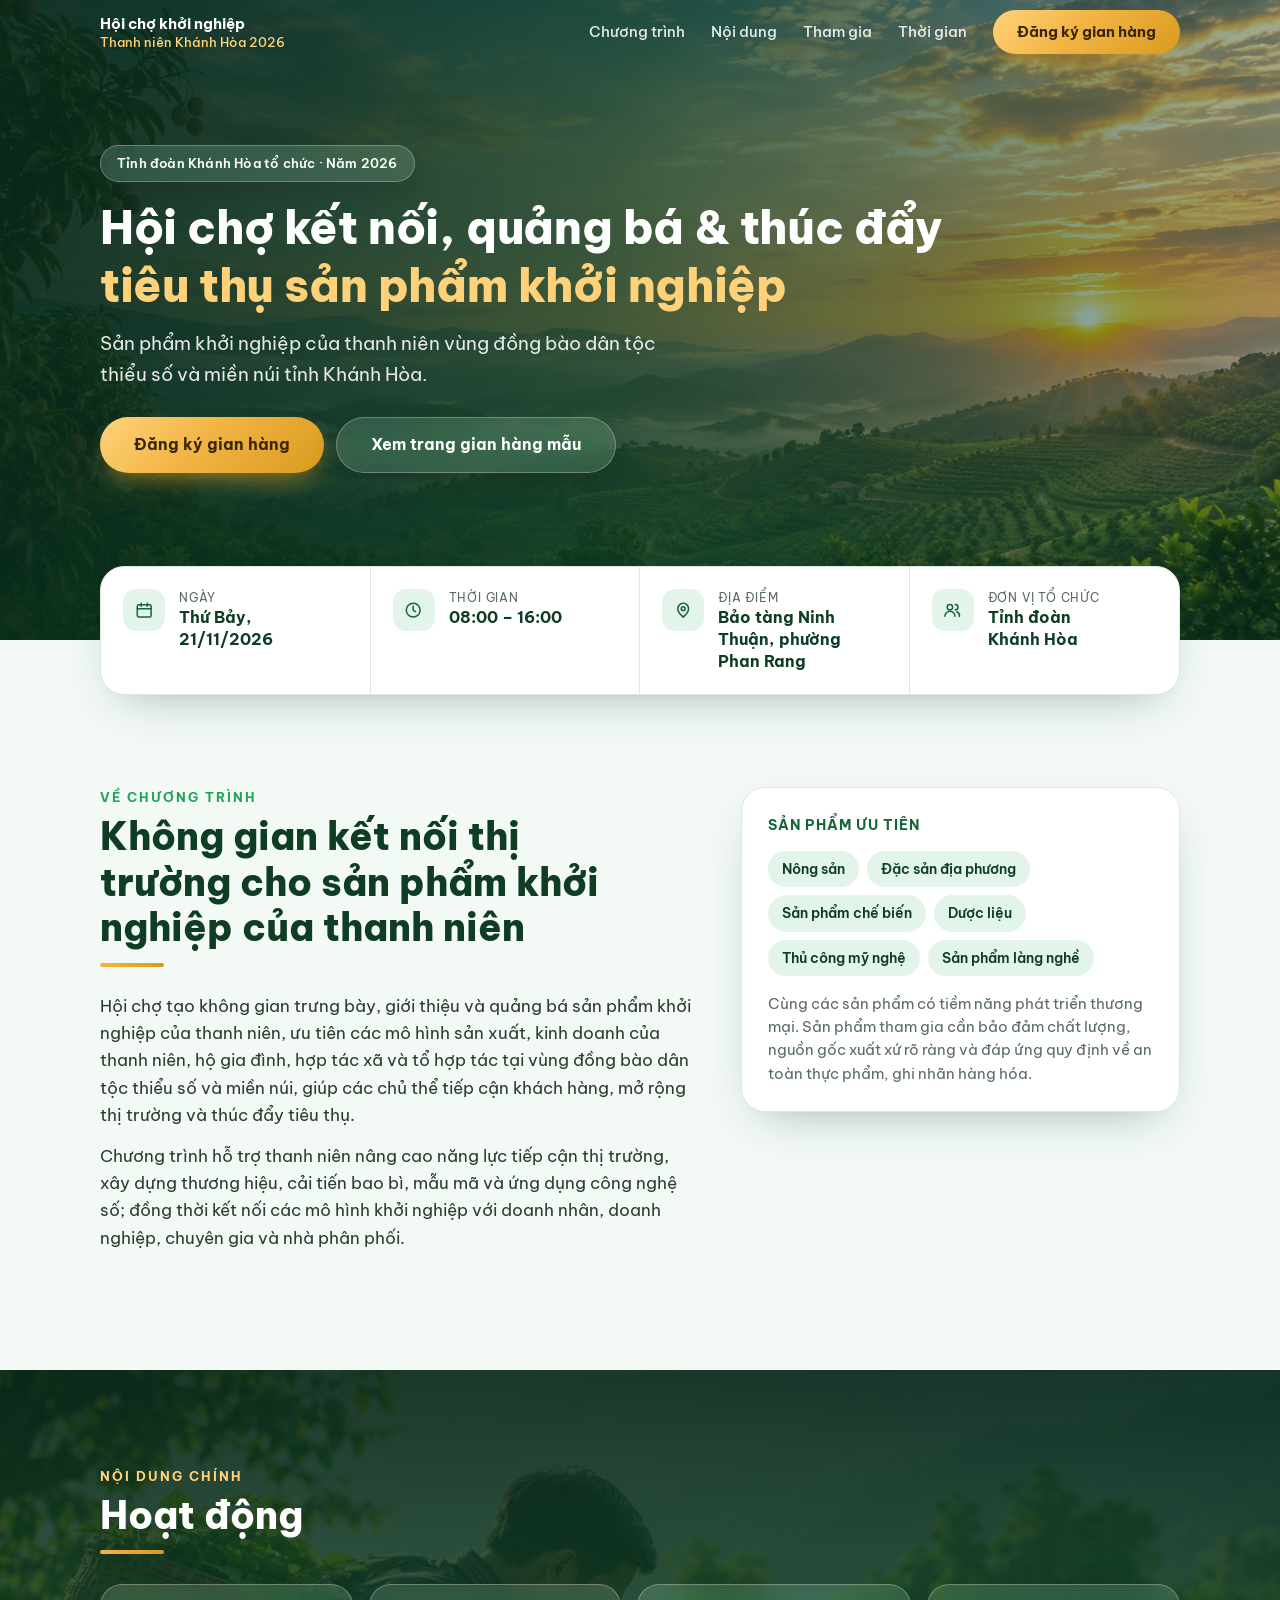
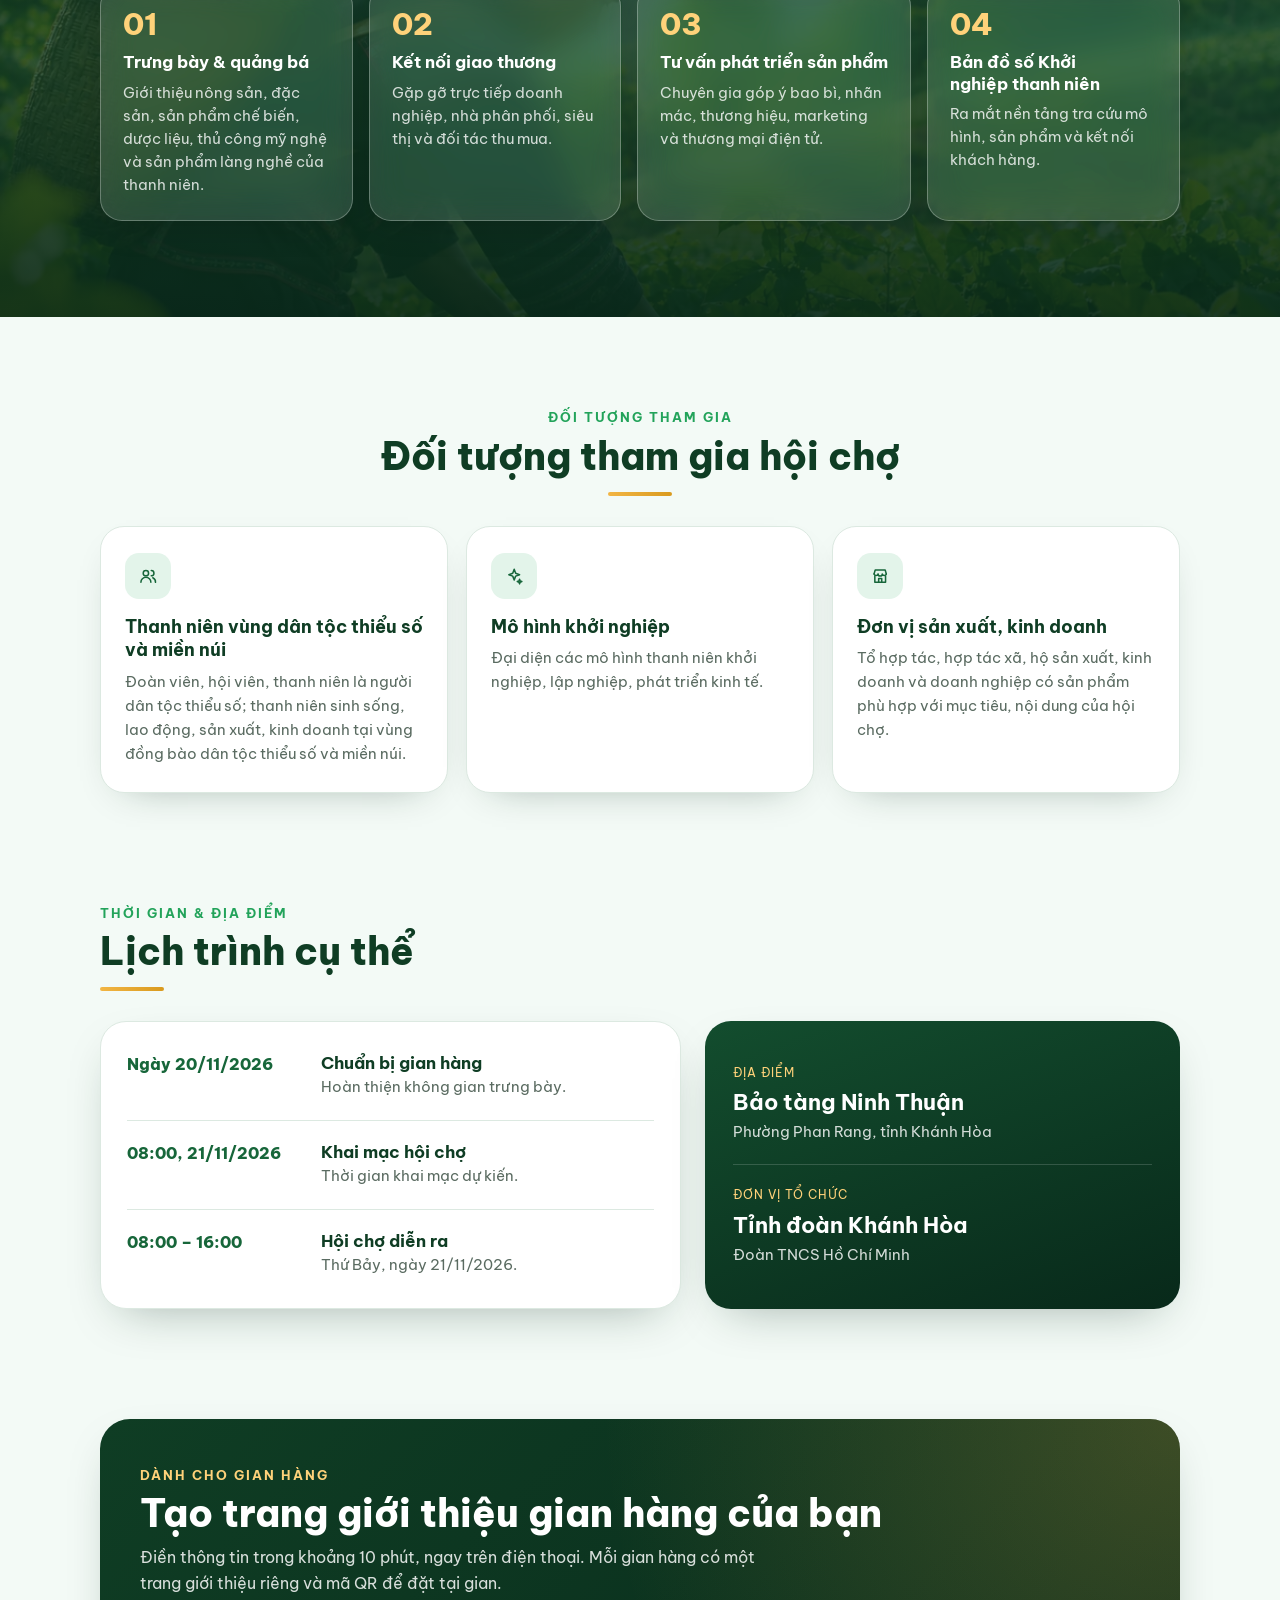
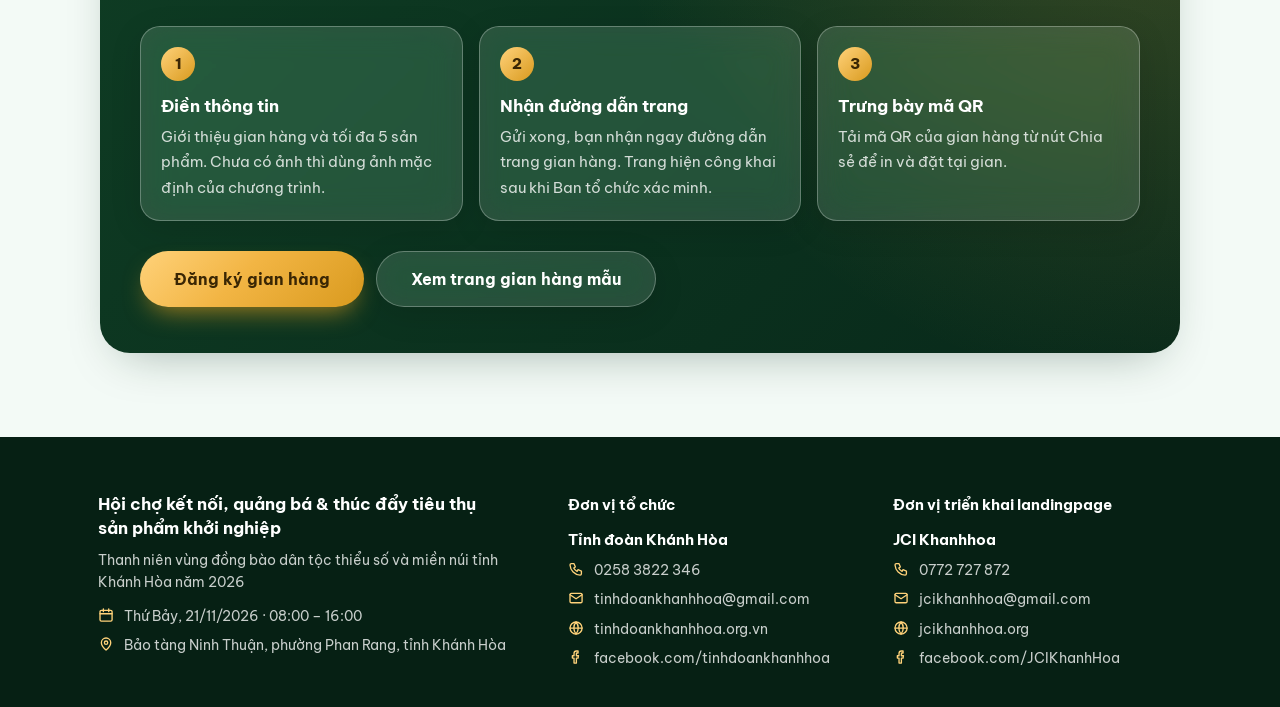
==== commit f45026a0: "Đổi tiêu đề phần đối tượng tham gia; rút gọn nhãn điện thoại ở bước xem lại - Trang chủ: "Ai có thể " ====
--- a/index.html
+++ b/index.html
@@ -227,7 +227,7 @@
     <div class="h-wrap">
       <div class="h-center reveal">
         <span class="h-kicker">Đối tượng tham gia</span>
-        <h2 class="h-title">Ai có thể tham gia gian hàng</h2>
+        <h2 class="h-title">Đối tượng tham gia hội chợ</h2>
         <div class="h-bar"></div>
       </div>
       <div class="h-who-grid">
